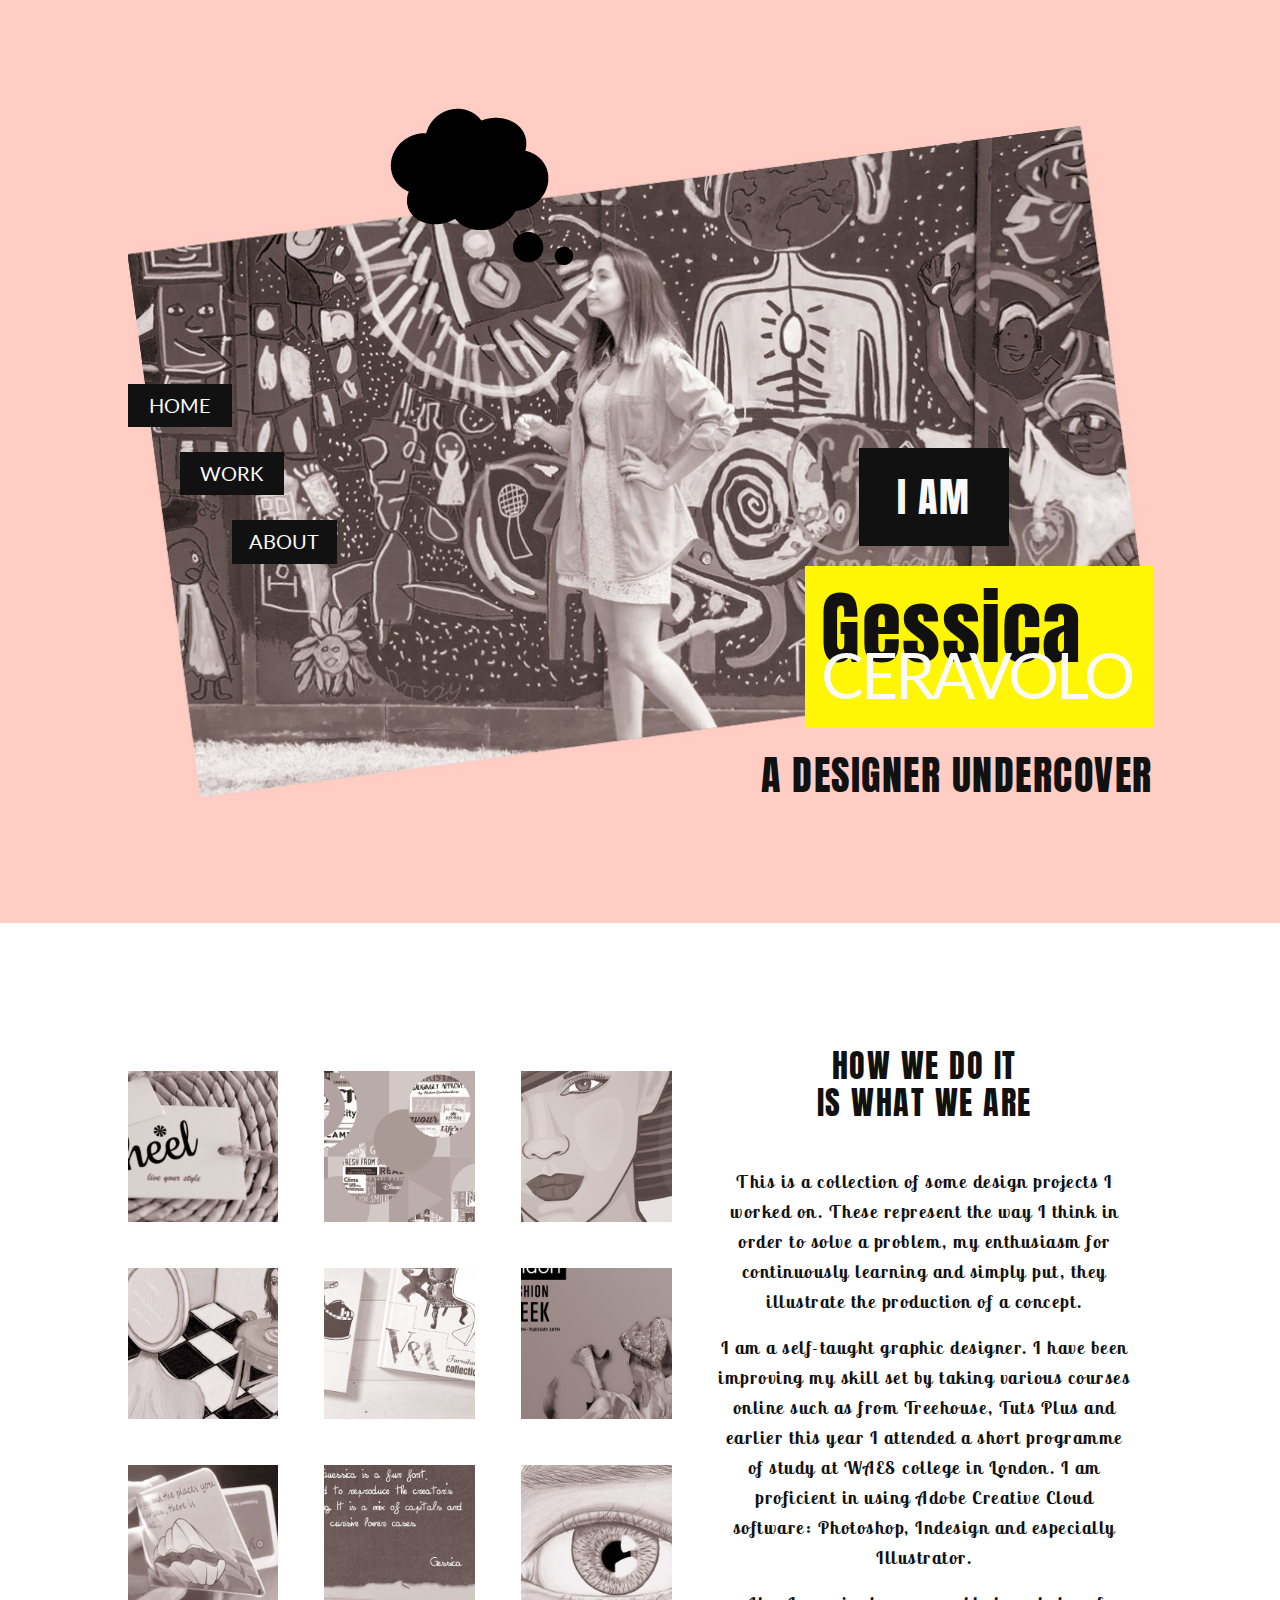
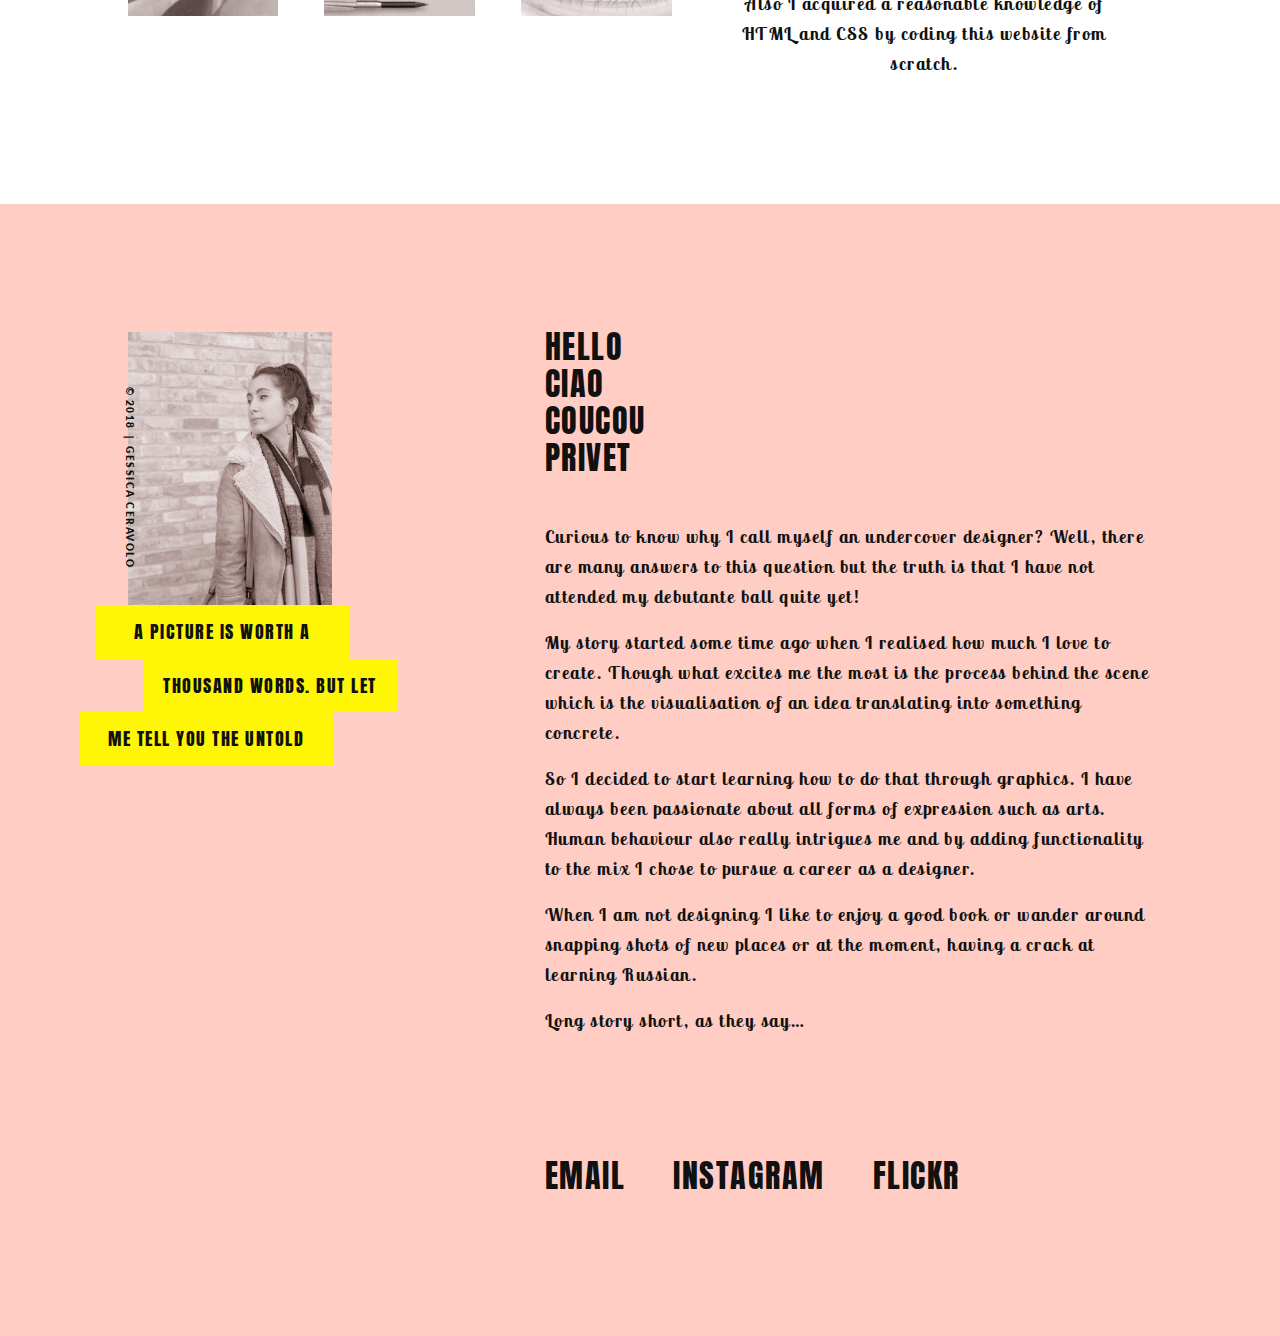
==== index.html @ 971c79a6 "Updates" ====
<!DOCTYPE html><html><head><meta charset="utf-8"><meta http-equiv="x-ua-compatible" content="ie=edge"><meta name="description" content=""><meta name="viewport" content="width=device-width,initial-scale=1,shrink-to-fit=no"><title>Gessica Ceravolo &#9787 graphic designer</title><link rel="stylesheet" href="/stylesheets/app-de03b170a0.css"><link href="https://fonts.googleapis.com/css?family=Anton|Lato|Lobster+Two" rel="stylesheet"><link rel="apple-touch-icon-precomposed" sizes="57x57" href="/apple-touch-icon-57x57.png"><link rel="apple-touch-icon-precomposed" sizes="114x114" href="/apple-touch-icon-114x114.png"><link rel="apple-touch-icon-precomposed" sizes="72x72" href="/apple-touch-icon-72x72.png"><link rel="apple-touch-icon-precomposed" sizes="144x144" href="/apple-touch-icon-144x144.png"><link rel="apple-touch-icon-precomposed" sizes="60x60" href="apple-touch-icon-60x60.png"><link rel="apple-touch-icon-precomposed" sizes="120x120" href="/apple-touch-icon-120x120.png"><link rel="apple-touch-icon-precomposed" sizes="76x76" href="/apple-touch-icon-76x76.png"><link rel="apple-touch-icon-precomposed" sizes="152x152" href="/apple-touch-icon-152x152.png"><link rel="icon" type="image/png" href="/favicon-196x196.png" sizes="196x196"><link rel="icon" type="image/png" href="/favicon-96x96.png" sizes="96x96"><link rel="icon" type="image/png" href="/favicon-32x32.png" sizes="32x32"><link rel="icon" type="image/png" href="/favicon-16x16.png" sizes="16x16"><link rel="icon" type="image/png" href="/favicon-128.png" sizes="128x128"><meta name="application-name" content="&nbsp;"><meta name="msapplication-TileColor" content="#FFFFFF"><meta name="msapplication-TileImage" content="/mstile-144x144.png"><meta name="msapplication-square70x70logo" content="/mstile-70x70.png"><meta name="msapplication-square150x150logo" content="/mstile-150x150.png"><meta name="msapplication-wide310x150logo" content="/mstile-310x150.png"><meta name="msapplication-square310x310logo" content="/mstile-310x310.png"><!-- Generate using http://realfavicongenerator.net/ --></head><body class="main"><section class="home" id="home"><!-- id home set for linking purposes --><div id="home-wrapper" class="clearfix"><div id="slideshow"><div id="question" class="mySlides"><img class="desktop" src="/images/home/web-question-bg-22d805c8a4.jpg" alt=""> <img class="mobile" src="/images/home/mobile-question-bg-b9d911a341.jpg" alt=""> <img src="/images/home/question-mark-6af766c038.png" alt="three question marks"></div><div id="thinking" class="mySlides"><img class="desktop" src="/images/home/web-thinking-bg-d81cbacc9e.jpg" alt=""> <img class="mobile" src="/images/home/mobile-thinking-bg-6ec736a48c.jpg" alt=""> <img src="/images/home/thinking-cloud-592a1dd858.png" alt="thinking cloud"></div><div id="idea" class="mySlides"><img class="desktop" src="/images/home/web-idea-bg-09d244ded6.jpg" alt=""> <img class="mobile" src="/images/home/mobile-idea-bg-1205fb4cb8.jpg" alt=""> <img src="/images/home/light-bulb-71dfa849fd.png" alt="light bulb indicating a new idea"></div></div><div class="menu"><div class="menu-trigger"><div></div><div></div><div></div></div><nav class="navigation"><a href="/">home</a> <a href="/#work">work</a> <a href="/#about">about</a></nav></div><nav class="main-nav"><div id="top"><a href="/">home</a></div><div id="middle"><a href="/#work">work</a></div><div id="bottom"><a href="/#about">about</a></div></nav><section class="intro"><div><h2>i am</h2></div><section class="cap"><h1>gessica</h1><h1>ceravolo</h1></section><h3>a designer undercover</h3></section></div></section><section class="work" id="work"><!-- id work set for linking purposes --><div id="work-wrapper" class="clearfix"><ul class="portfolio clearfix"><li><img src="/images/portfolio/logo-design-70c0a89c13.jpg" alt=""> <a href="/logo-design"><span class="bottom-left"><h3>logo design</h3><h5>- logo design -</h5></span></a></li><li><img src="/images/portfolio/playing-with-fonts-e28d16754d.jpg" alt=""> <a href="/poster-design#playing-with-fonts"><span class="top-left"><h3>playing with fonts</h3><h5>- poster design -</h5></span></a></li><li><img src="/images/portfolio/vector-portraits-8c80a38ed6.jpg" alt=""> <a href="/product-design#vector-portraits"><span class="bottom-left"><h3>vector portraits</h3><h5>- product design -</h5></span></a></li><li><img src="/images/portfolio/on-the-mirror-ba95bd774f.jpg" alt=""> <a href="/digital-painting"><span class="bottom-right"><h3>digital painting</h3><h5>- digital painting -</h5></span></a></li><li><img src="/images/portfolio/book-cover-designs-5b7d5da654.jpg" alt=""> <a href="/product-design#book-cover-designs"><span class="top-right"><h3>book cover designs</h3><h5>- product design -</h5></span></a></li><li><img src="/images/portfolio/london-fashion-week-44095df25d.jpg" alt=""> <a href="/poster-design#london-fashion-week"><span class="bottom-right"><h3>london fashion week</h3><h5>- poster design -</h5></span></a></li><li><img src="/images/portfolio/oyster-card-wallet-ba4801d3fd.jpg" alt=""> <a href="/product-design#oyster-card-wallet"><span class="bottom-left"><h3>oyster card wallet</h3><h5>- product design -</h5></span></a></li><li><img src="/images/portfolio/guessica-f0b172ad95.jpg" alt=""> <a href="/font-design"><span class="top-left"><h3>guessica</h3><h5>- font design -</h5></span></a></li><li><img src="/images/portfolio/a-bunch-of-eyes-7e8fb7d162.jpg" alt=""> <a href="/digital-drawing"><span class="bottom-left"><h3>a bunch of eyes</h3><h5>- digital drawing -</h5></span></a></li></ul><section><h1>how we do it<br>is what we are</h1><p>This is a collection of some design projects I worked on. These represent the way I think in order to solve a problem, my enthusiasm for continuously learning and simply put, they illustrate the production of a concept.</p><p>I am a self-taught graphic designer. I have been improving my skill set by taking various courses online such as from Treehouse, Tuts Plus and earlier this year I attended a short programme of study at WAES college in London. I am proficient in using Adobe Creative Cloud software: Photoshop, Indesign and especially Illustrator.</p><p>Also I acquired a reasonable knowledge of HTML and CSS by coding this website from scratch.</p></section></div></section><section class="about" id="about"><!-- id about set for linking purposes --><div id="about-wrapper" class="clearfix"><section class="about-photo"><div class="copyright"><p>&copy; 2018 &#10072 Gessica Ceravolo</p></div><img src="/images/about/web-away-green-d6fcdbb979.jpg" alt=""><div class="top caption"><h3>a picture is worth a</h3></div><div class="middle caption"><h3>thousand words. But let</h3></div><div class="bottom caption"><h3>me tell you the untold</h3></div></section><section class="about-words"><h1>hello<br>ciao<br>coucou<br>privet</h1><p>Curious to know why I call myself an undercover designer? Well, there are many answers to this question but the truth is that I have not attended my debutante ball quite yet!</p><p>My story started some time ago when I realised how much I love to create. Though what excites me the most is the process behind the scene which is the visualisation of an idea translating into something concrete.</p><p>So I decided to start learning how to do that through graphics. I have always been passionate about all forms of expression such as arts. Human behaviour also really intrigues me and by adding functionality to the mix I chose to pursue a career as a designer.</p><p>When I am not designing I like to enjoy a good book or wander around snapping shots of new places or at the moment, having a crack at learning Russian.</p><p>Long story short, as they say…</p><nav class="social"><!-- <div><a href="#">behance</a></div> --><div><a href="mailto:gscword@gmail.com">email</a></div><div><a href="https://www.instagram.com/gscword/?hl=en">instagram</a></div><div><a href="https://www.flickr.com/photos/124694422@N07">flickr</a></div></nav></section></div></section><script src="/javascripts/app-6fdd6cdd7a863980185c.js"></script></body></html>
---- stylesheets/app-de03b170a0.css ----
/*! normalize.css v8.0.0 | MIT License | github.com/necolas/normalize.css */html{line-height:1.15;-webkit-text-size-adjust:100%}body{margin:0}h1{font-size:2em;margin:.67em 0}hr{box-sizing:content-box;height:0;overflow:visible}pre{font-family:monospace,monospace;font-size:1em}a{background-color:transparent}abbr[title]{border-bottom:none;text-decoration:underline;text-decoration:underline dotted}b,strong{font-weight:bolder}code,kbd,samp{font-family:monospace,monospace;font-size:1em}small{font-size:80%}sub,sup{font-size:75%;line-height:0;position:relative;vertical-align:baseline}sub{bottom:-.25em}sup{top:-.5em}img{border-style:none}button,input,optgroup,select,textarea{font-family:inherit;font-size:100%;line-height:1.15;margin:0}button,input{overflow:visible}button,select{text-transform:none}[type=button],[type=reset],[type=submit],button{-webkit-appearance:button}[type=button]::-moz-focus-inner,[type=reset]::-moz-focus-inner,[type=submit]::-moz-focus-inner,button::-moz-focus-inner{border-style:none;padding:0}[type=button]:-moz-focusring,[type=reset]:-moz-focusring,[type=submit]:-moz-focusring,button:-moz-focusring{outline:1px dotted ButtonText}fieldset{padding:.35em .75em .625em}legend{box-sizing:border-box;color:inherit;display:table;max-width:100%;padding:0;white-space:normal}progress{vertical-align:baseline}textarea{overflow:auto}[type=checkbox],[type=radio]{box-sizing:border-box;padding:0}[type=number]::-webkit-inner-spin-button,[type=number]::-webkit-outer-spin-button{height:auto}[type=search]{-webkit-appearance:textfield;outline-offset:-2px}[type=search]::-webkit-search-decoration{-webkit-appearance:none}::-webkit-file-upload-button{-webkit-appearance:button;font:inherit}details{display:block}summary{display:list-item}[hidden],template{display:none}.swiper-container{margin:0 auto;position:relative;overflow:hidden;list-style:none;padding:0;z-index:1}.swiper-container-no-flexbox .swiper-slide{float:left}.swiper-container-vertical>.swiper-wrapper{-ms-flex-direction:column;flex-direction:column}.swiper-wrapper{position:relative;width:100%;height:100%;z-index:1;display:-ms-flexbox;display:flex;transition-property:transform;box-sizing:content-box}.swiper-container-android .swiper-slide,.swiper-wrapper{transform:translateZ(0)}.swiper-container-multirow>.swiper-wrapper{-ms-flex-wrap:wrap;flex-wrap:wrap}.swiper-container-free-mode>.swiper-wrapper{transition-timing-function:ease-out;margin:0 auto}.swiper-slide{-ms-flex-negative:0;flex-shrink:0;width:100%;height:100%;position:relative;transition-property:transform}.swiper-slide-invisible-blank{visibility:hidden}.swiper-container-autoheight,.swiper-container-autoheight .swiper-slide{height:auto}.swiper-container-autoheight .swiper-wrapper{-ms-flex-align:start;align-items:flex-start;transition-property:transform,height}.swiper-container-3d{perspective:1200px}.swiper-container-3d .swiper-cube-shadow,.swiper-container-3d .swiper-slide,.swiper-container-3d .swiper-slide-shadow-bottom,.swiper-container-3d .swiper-slide-shadow-left,.swiper-container-3d .swiper-slide-shadow-right,.swiper-container-3d .swiper-slide-shadow-top,.swiper-container-3d .swiper-wrapper{transform-style:preserve-3d}.swiper-container-3d .swiper-slide-shadow-bottom,.swiper-container-3d .swiper-slide-shadow-left,.swiper-container-3d .swiper-slide-shadow-right,.swiper-container-3d .swiper-slide-shadow-top{position:absolute;left:0;top:0;width:100%;height:100%;pointer-events:none;z-index:10}.swiper-container-3d .swiper-slide-shadow-left{background-image:linear-gradient(270deg,rgba(0,0,0,.5),transparent)}.swiper-container-3d .swiper-slide-shadow-right{background-image:linear-gradient(90deg,rgba(0,0,0,.5),transparent)}.swiper-container-3d .swiper-slide-shadow-top{background-image:linear-gradient(0deg,rgba(0,0,0,.5),transparent)}.swiper-container-3d .swiper-slide-shadow-bottom{background-image:linear-gradient(180deg,rgba(0,0,0,.5),transparent)}.swiper-container-wp8-horizontal,.swiper-container-wp8-horizontal>.swiper-wrapper{-ms-touch-action:pan-y;touch-action:pan-y}.swiper-container-wp8-vertical,.swiper-container-wp8-vertical>.swiper-wrapper{-ms-touch-action:pan-x;touch-action:pan-x}.swiper-button-next,.swiper-button-prev{position:absolute;top:50%;width:27px;height:44px;margin-top:-22px;z-index:10;cursor:pointer;background-size:27px 44px;background-position:50%;background-repeat:no-repeat}.swiper-button-next.swiper-button-disabled,.swiper-button-prev.swiper-button-disabled{opacity:.35;cursor:auto;pointer-events:none}.swiper-button-prev,.swiper-container-rtl .swiper-button-next{background-image:url("data:image/svg+xml;charset=utf-8,%3Csvg xmlns='http://www.w3.org/2000/svg' viewBox='0 0 27 44'%3E%3Cpath d='M0 22L22 0l2.1 2.1L4.2 22l19.9 19.9L22 44 0 22z' fill='%23007aff'/%3E%3C/svg%3E");left:10px;right:auto}.swiper-button-next,.swiper-container-rtl .swiper-button-prev{background-image:url("data:image/svg+xml;charset=utf-8,%3Csvg xmlns='http://www.w3.org/2000/svg' viewBox='0 0 27 44'%3E%3Cpath d='M27 22L5 44l-2.1-2.1L22.8 22 2.9 2.1 5 0l22 22z' fill='%23007aff'/%3E%3C/svg%3E");right:10px;left:auto}.swiper-button-prev.swiper-button-white,.swiper-container-rtl .swiper-button-next.swiper-button-white{background-image:url("data:image/svg+xml;charset=utf-8,%3Csvg xmlns='http://www.w3.org/2000/svg' viewBox='0 0 27 44'%3E%3Cpath d='M0 22L22 0l2.1 2.1L4.2 22l19.9 19.9L22 44 0 22z' fill='%23fff'/%3E%3C/svg%3E")}.swiper-button-next.swiper-button-white,.swiper-container-rtl .swiper-button-prev.swiper-button-white{background-image:url("data:image/svg+xml;charset=utf-8,%3Csvg xmlns='http://www.w3.org/2000/svg' viewBox='0 0 27 44'%3E%3Cpath d='M27 22L5 44l-2.1-2.1L22.8 22 2.9 2.1 5 0l22 22z' fill='%23fff'/%3E%3C/svg%3E")}.swiper-button-prev.swiper-button-black,.swiper-container-rtl .swiper-button-next.swiper-button-black{background-image:url("data:image/svg+xml;charset=utf-8,%3Csvg xmlns='http://www.w3.org/2000/svg' viewBox='0 0 27 44'%3E%3Cpath d='M0 22L22 0l2.1 2.1L4.2 22l19.9 19.9L22 44 0 22z'/%3E%3C/svg%3E")}.swiper-button-next.swiper-button-black,.swiper-container-rtl .swiper-button-prev.swiper-button-black{background-image:url("data:image/svg+xml;charset=utf-8,%3Csvg xmlns='http://www.w3.org/2000/svg' viewBox='0 0 27 44'%3E%3Cpath d='M27 22L5 44l-2.1-2.1L22.8 22 2.9 2.1 5 0l22 22z'/%3E%3C/svg%3E")}.swiper-button-lock{display:none}.swiper-pagination{position:absolute;text-align:center;transition:opacity .3s;transform:translateZ(0);z-index:10}.swiper-pagination.swiper-pagination-hidden{opacity:0}.swiper-container-horizontal>.swiper-pagination-bullets,.swiper-pagination-custom,.swiper-pagination-fraction{bottom:10px;left:0;width:100%}.swiper-pagination-bullets-dynamic{overflow:hidden;font-size:0}.swiper-pagination-bullets-dynamic .swiper-pagination-bullet{transform:scale(.33);position:relative}.swiper-pagination-bullets-dynamic .swiper-pagination-bullet-active,.swiper-pagination-bullets-dynamic .swiper-pagination-bullet-active-main{transform:scale(1)}.swiper-pagination-bullets-dynamic .swiper-pagination-bullet-active-prev{transform:scale(.66)}.swiper-pagination-bullets-dynamic .swiper-pagination-bullet-active-prev-prev{transform:scale(.33)}.swiper-pagination-bullets-dynamic .swiper-pagination-bullet-active-next{transform:scale(.66)}.swiper-pagination-bullets-dynamic .swiper-pagination-bullet-active-next-next{transform:scale(.33)}.swiper-pagination-bullet{width:8px;height:8px;display:inline-block;border-radius:100%;background:#000;opacity:.2}button.swiper-pagination-bullet{border:none;margin:0;padding:0;box-shadow:none;-webkit-appearance:none;-moz-appearance:none;appearance:none}.swiper-pagination-clickable .swiper-pagination-bullet{cursor:pointer}.swiper-pagination-bullet-active{opacity:1;background:#007aff}.swiper-container-vertical>.swiper-pagination-bullets{right:10px;top:50%;transform:translate3d(0,-50%,0)}.swiper-container-vertical>.swiper-pagination-bullets .swiper-pagination-bullet{margin:6px 0;display:block}.swiper-container-vertical>.swiper-pagination-bullets.swiper-pagination-bullets-dynamic{top:50%;transform:translateY(-50%);width:8px}.swiper-container-vertical>.swiper-pagination-bullets.swiper-pagination-bullets-dynamic .swiper-pagination-bullet{display:inline-block;transition:transform .2s,top .2s}.swiper-container-horizontal>.swiper-pagination-bullets .swiper-pagination-bullet{margin:0 4px}.swiper-container-horizontal>.swiper-pagination-bullets.swiper-pagination-bullets-dynamic{left:50%;transform:translateX(-50%);white-space:nowrap}.swiper-container-horizontal>.swiper-pagination-bullets.swiper-pagination-bullets-dynamic .swiper-pagination-bullet{transition:transform .2s,left .2s}.swiper-container-horizontal.swiper-container-rtl>.swiper-pagination-bullets-dynamic .swiper-pagination-bullet{transition:transform .2s,right .2s}.swiper-pagination-progressbar{background:rgba(0,0,0,.25);position:absolute}.swiper-pagination-progressbar .swiper-pagination-progressbar-fill{background:#007aff;position:absolute;left:0;top:0;width:100%;height:100%;transform:scale(0);transform-origin:left top}.swiper-container-rtl .swiper-pagination-progressbar .swiper-pagination-progressbar-fill{transform-origin:right top}.swiper-container-horizontal>.swiper-pagination-progressbar,.swiper-container-vertical>.swiper-pagination-progressbar.swiper-pagination-progressbar-opposite{width:100%;height:4px;left:0;top:0}.swiper-container-horizontal>.swiper-pagination-progressbar.swiper-pagination-progressbar-opposite,.swiper-container-vertical>.swiper-pagination-progressbar{width:4px;height:100%;left:0;top:0}.swiper-pagination-white .swiper-pagination-bullet-active{background:#fff}.swiper-pagination-progressbar.swiper-pagination-white{background:hsla(0,0%,100%,.25)}.swiper-pagination-progressbar.swiper-pagination-white .swiper-pagination-progressbar-fill{background:#fff}.swiper-pagination-black .swiper-pagination-bullet-active{background:#000}.swiper-pagination-progressbar.swiper-pagination-black{background:rgba(0,0,0,.25)}.swiper-pagination-progressbar.swiper-pagination-black .swiper-pagination-progressbar-fill{background:#000}.swiper-pagination-lock{display:none}.swiper-scrollbar{border-radius:10px;position:relative;-ms-touch-action:none;background:rgba(0,0,0,.1)}.swiper-container-horizontal>.swiper-scrollbar{position:absolute;left:1%;bottom:3px;z-index:50;height:5px;width:98%}.swiper-container-vertical>.swiper-scrollbar{position:absolute;right:3px;top:1%;z-index:50;width:5px;height:98%}.swiper-scrollbar-drag{height:100%;width:100%;position:relative;background:rgba(0,0,0,.5);border-radius:10px;left:0;top:0}.swiper-scrollbar-cursor-drag{cursor:move}.swiper-scrollbar-lock{display:none}.swiper-zoom-container{width:100%;height:100%;display:-ms-flexbox;display:flex;-ms-flex-pack:center;justify-content:center;-ms-flex-align:center;align-items:center;text-align:center}.swiper-zoom-container>canvas,.swiper-zoom-container>img,.swiper-zoom-container>svg{max-width:100%;max-height:100%;-o-object-fit:contain;object-fit:contain}.swiper-slide-zoomed{cursor:move}.swiper-lazy-preloader{width:42px;height:42px;position:absolute;left:50%;top:50%;margin-left:-21px;margin-top:-21px;z-index:10;transform-origin:50%;animation:a 1s steps(12) infinite}.swiper-lazy-preloader:after{display:block;content:"";width:100%;height:100%;background-image:url("data:image/svg+xml;charset=utf-8,%3Csvg viewBox='0 0 120 120' xmlns='http://www.w3.org/2000/svg' xmlns:xlink='http://www.w3.org/1999/xlink'%3E%3Cdefs%3E%3Cpath id='a' stroke='%236c6c6c' stroke-width='11' stroke-linecap='round' d='M60 7v20'/%3E%3C/defs%3E%3Cuse xlink:href='%23a' opacity='.27'/%3E%3Cuse xlink:href='%23a' opacity='.27' transform='rotate(30 60 60)'/%3E%3Cuse xlink:href='%23a' opacity='.27' transform='rotate(60 60 60)'/%3E%3Cuse xlink:href='%23a' opacity='.27' transform='rotate(90 60 60)'/%3E%3Cuse xlink:href='%23a' opacity='.27' transform='rotate(120 60 60)'/%3E%3Cuse xlink:href='%23a' opacity='.27' transform='rotate(150 60 60)'/%3E%3Cuse xlink:href='%23a' opacity='.37' transform='rotate(180 60 60)'/%3E%3Cuse xlink:href='%23a' opacity='.46' transform='rotate(210 60 60)'/%3E%3Cuse xlink:href='%23a' opacity='.56' transform='rotate(240 60 60)'/%3E%3Cuse xlink:href='%23a' opacity='.66' transform='rotate(270 60 60)'/%3E%3Cuse xlink:href='%23a' opacity='.75' transform='rotate(300 60 60)'/%3E%3Cuse xlink:href='%23a' opacity='.85' transform='rotate(330 60 60)'/%3E%3C/svg%3E");background-position:50%;background-size:100%;background-repeat:no-repeat}.swiper-lazy-preloader-white:after{background-image:url("data:image/svg+xml;charset=utf-8,%3Csvg viewBox='0 0 120 120' xmlns='http://www.w3.org/2000/svg' xmlns:xlink='http://www.w3.org/1999/xlink'%3E%3Cdefs%3E%3Cpath id='a' stroke='%23fff' stroke-width='11' stroke-linecap='round' d='M60 7v20'/%3E%3C/defs%3E%3Cuse xlink:href='%23a' opacity='.27'/%3E%3Cuse xlink:href='%23a' opacity='.27' transform='rotate(30 60 60)'/%3E%3Cuse xlink:href='%23a' opacity='.27' transform='rotate(60 60 60)'/%3E%3Cuse xlink:href='%23a' opacity='.27' transform='rotate(90 60 60)'/%3E%3Cuse xlink:href='%23a' opacity='.27' transform='rotate(120 60 60)'/%3E%3Cuse xlink:href='%23a' opacity='.27' transform='rotate(150 60 60)'/%3E%3Cuse xlink:href='%23a' opacity='.37' transform='rotate(180 60 60)'/%3E%3Cuse xlink:href='%23a' opacity='.46' transform='rotate(210 60 60)'/%3E%3Cuse xlink:href='%23a' opacity='.56' transform='rotate(240 60 60)'/%3E%3Cuse xlink:href='%23a' opacity='.66' transform='rotate(270 60 60)'/%3E%3Cuse xlink:href='%23a' opacity='.75' transform='rotate(300 60 60)'/%3E%3Cuse xlink:href='%23a' opacity='.85' transform='rotate(330 60 60)'/%3E%3C/svg%3E")}@keyframes a{to{transform:rotate(1turn)}}.swiper-container .swiper-notification{position:absolute;left:0;top:0;pointer-events:none;opacity:0;z-index:-1000}.swiper-container-fade.swiper-container-free-mode .swiper-slide{transition-timing-function:ease-out}.swiper-container-fade .swiper-slide{pointer-events:none;transition-property:opacity}.swiper-container-fade .swiper-slide .swiper-slide{pointer-events:none}.swiper-container-fade .swiper-slide-active,.swiper-container-fade .swiper-slide-active .swiper-slide-active{pointer-events:auto}.swiper-container-cube{overflow:visible}.swiper-container-cube .swiper-slide{pointer-events:none;-webkit-backface-visibility:hidden;backface-visibility:hidden;z-index:1;visibility:hidden;transform-origin:0 0;width:100%;height:100%}.swiper-container-cube .swiper-slide .swiper-slide{pointer-events:none}.swiper-container-cube.swiper-container-rtl .swiper-slide{transform-origin:100% 0}.swiper-container-cube .swiper-slide-active,.swiper-container-cube .swiper-slide-active .swiper-slide-active{pointer-events:auto}.swiper-container-cube .swiper-slide-active,.swiper-container-cube .swiper-slide-next,.swiper-container-cube .swiper-slide-next+.swiper-slide,.swiper-container-cube .swiper-slide-prev{pointer-events:auto;visibility:visible}.swiper-container-cube .swiper-slide-shadow-bottom,.swiper-container-cube .swiper-slide-shadow-left,.swiper-container-cube .swiper-slide-shadow-right,.swiper-container-cube .swiper-slide-shadow-top{z-index:0;-webkit-backface-visibility:hidden;backface-visibility:hidden}.swiper-container-cube .swiper-cube-shadow{position:absolute;left:0;bottom:0;width:100%;height:100%;background:#000;opacity:.6;filter:blur(50px);z-index:0}.swiper-container-flip{overflow:visible}.swiper-container-flip .swiper-slide{pointer-events:none;-webkit-backface-visibility:hidden;backface-visibility:hidden;z-index:1}.swiper-container-flip .swiper-slide .swiper-slide{pointer-events:none}.swiper-container-flip .swiper-slide-active,.swiper-container-flip .swiper-slide-active .swiper-slide-active{pointer-events:auto}.swiper-container-flip .swiper-slide-shadow-bottom,.swiper-container-flip .swiper-slide-shadow-left,.swiper-container-flip .swiper-slide-shadow-right,.swiper-container-flip .swiper-slide-shadow-top{z-index:0;-webkit-backface-visibility:hidden;backface-visibility:hidden}.swiper-container-coverflow .swiper-wrapper{-ms-perspective:1200px}.main-nav a{font-size:1.25rem}.main-nav a,.navigation a{font-family:Lato,sans-serif;font-weight:400;color:#fafafa;text-transform:uppercase;text-decoration:none}.navigation a{font-size:4.5em}.home h2{color:#111;color:#fafafa;font-size:2.5rem}.home h1:first-child,.home h2{font-family:Anton,sans-serif;font-weight:400;text-transform:uppercase;letter-spacing:.09375rem}.home h1:first-child{color:#111;text-transform:capitalize;font-size:5rem}.home h1:last-child{font-family:Lato,sans-serif;font-weight:400;color:#fafafa;text-transform:uppercase;font-size:4rem;letter-spacing:-.1875rem}.home h3{font-size:2.5rem}.about h1,.home h3,.work h1{font-family:Anton,sans-serif;font-weight:400;color:#111;text-transform:uppercase;letter-spacing:.09375rem}.about h1,.work h1{font-size:2rem}.about p,.work p{font-family:Lobster Two,cursive;font-weight:800;color:#111;letter-spacing:.09375rem;line-height:1.875rem;font-size:1.15rem}.portfolio h3,.portfolio h5{font-family:Anton,sans-serif;font-weight:400;color:#111;text-transform:uppercase;letter-spacing:.09375rem}.portfolio h5{font-size:.875}.about .social a{font-size:2rem;text-decoration:none}.about-photo h3,.about .social a{font-family:Anton,sans-serif;font-weight:400;color:#111;text-transform:uppercase;letter-spacing:.09375rem}.about-photo h3{font-size:1.15rem}.home{background-color:#ffcdc4}#home-wrapper{position:relative}.main-nav{width:21.568627450980394%;display:inline-block;position:absolute;bottom:14.625rem}.main-nav div{background-color:#111;width:47.27272727272727%;padding-top:.625rem;padding-bottom:.625rem}.main-nav #bottom{margin-left:6.53125rem;margin-top:1.5625rem}.main-nav #middle{margin-left:3.25rem;margin-top:1.5625rem}.main-nav #bottom:hover,.main-nav #top:hover{transform:translate(15px);transition:all .4s ease-in-out}.main-nav #middle:hover{transform:translate(-15px);transition:all .4s ease-in-out}.menu{display:none;position:fixed;top:0;left:0;z-index:2}.menu .menu-trigger{height:4em;width:4em;position:absolute;top:2em;left:2em;cursor:pointer;z-index:2;-webkit-tap-highlight-color:transparent}.menu .menu-trigger>div{width:100%;height:10px;background-color:#111;margin-bottom:.725em}.menu .menu-trigger div:nth-of-type(2){width:75%}.menu .navigation{display:none;padding:0;margin:0;position:fixed;top:0;left:0;right:0;bottom:0;background-color:rgba(1,1,1,.9);z-index:1;-ms-flex-direction:column;flex-direction:column}.menu .navigation,.menu .navigation a{-ms-flex-pack:center;justify-content:center;-ms-flex-align:center;align-items:center}.menu .navigation a{height:33.33333%;width:100%;display:-ms-flexbox;display:flex;text-align:center}.menu .navigation a:hover{background-color:#fff606;color:#111}.menu.is-shown{display:block}.menu.is-open .navigation{display:-ms-flexbox;display:flex}.menu.is-open .menu-trigger>div:nth-child(2){display:none}.menu.is-open .menu-trigger>div:first-child,.menu.is-open .menu-trigger>div:last-child{position:absolute;top:50%;margin-top:-5px}.menu.is-open .menu-trigger>div:first-child{transform:rotate(-45deg);background-color:#fafafa}.menu.is-open .menu-trigger>div:last-child{transform:rotate(45deg);background-color:#fafafa}body.projects .menu{display:inline-block}#slideshow{position:relative}#slideshow .mobile{display:none}#slideshow #question{position:relative}#slideshow #question img:first-child{width:100%}#slideshow #question img:last-child{position:absolute;right:35%;top:-1.5%}#slideshow #thinking{position:relative}#slideshow #thinking img:first-child{width:100%}#slideshow #thinking img:last-child{position:absolute;right:56.5%;top:-2.5%}#slideshow #idea{position:relative}#slideshow #idea img:first-child{width:100%}#slideshow #idea img:last-child{position:absolute;right:43.5%;top:-5.5%}.intro{position:absolute;right:0;bottom:0}.intro div{width:28.13852813852814%;background-color:#111;margin:0 0 0 3.375rem;padding:1.625rem}.intro .cap{width:100%;background-color:#fff606;box-sizing:border-box;margin-top:1.25rem;margin-bottom:1.5rem;padding:1rem}.intro h3{margin-left:-2.75rem}.cap h1:first-child{margin-bottom:-2.25rem}#work-wrapper{display:-ms-flexbox;display:flex}#work-wrapper .about,#work-wrapper .work{background-color:#fafafa}#work-wrapper section{width:40.19607843137255%;display:-ms-flexbox;display:flex;-ms-flex-direction:column;flex-direction:column;-ms-flex-pack:center;justify-content:center}#work-wrapper section h1{padding-bottom:2.875rem}#work-wrapper section p:last-child{padding-bottom:0}#work-wrapper .portfolio{list-style-type:none;width:57.647058823529406%;margin:0;padding:0;position:relative;left:-1.4375rem}#work-wrapper .portfolio li{position:relative;width:33.33333%;float:left;padding:1.4375rem;box-sizing:border-box}.portfolio span{position:absolute;text-align:center;display:-ms-flexbox;display:flex;-ms-flex-align:center;align-items:center;-ms-flex-pack:center;justify-content:center;top:0;left:0;height:100%;width:100%;background-color:rgba(254,247,55,.9);opacity:0;-ms-flex-direction:column;flex-direction:column}.portfolio span a{text-decoration:none}.portfolio span h3{padding-bottom:.5rem}.portfolio span:hover{opacity:1}.portfolio li:first-of-type h5,.portfolio li:nth-of-type(4) h5{display:none}.about-photo{display:inline-block;width:28.431372549019606%}.about-photo img{width:70.34482758620689%}.about-photo .caption{background-color:#fff606;width:75.86206896551724%;padding:1rem;text-align:center}.about-photo .top{margin-left:-2rem}.about-photo .middle{margin-left:1rem}.about-photo .bottom{margin-left:-3rem}.about{background-color:#ffcdc4}.about .about-words{width:59.31372549019608%;float:right}.about .about-words p:last-of-type{padding:0}.about .about-words h1{padding-bottom:2.875rem}.about .about-words .social{margin-left:-1rem;padding-top:6.625rem}.about .about-words .social div{display:inline-block;margin-right:1rem;padding:1rem}.about .about-words .social div:last-child{margin:0}.about .about-words .social div:hover{background-color:#fff606}.copyright{transform:rotate(90deg);transform-origin:left bottom 0;text-align:center}.copyright p{padding:0;font-family:Lato,sans-serif;font-weight:400;color:#fafafa;text-transform:uppercase;color:#111;font-size:.625rem;font-weight:800;line-height:.1875rem}body.projects .about,body.projects .work{padding-top:0}#projects-desc{padding-top:7.8125rem}#projects-desc #number,#projects-desc #title{display:inline-block}#projects-desc #number{padding-right:1.4375rem;vertical-align:top}#projects-desc #number h1{color:#ffcdc4}#projects-desc h3{font-family:Anton,sans-serif;font-weight:400;color:#111;text-transform:uppercase;letter-spacing:.09375rem;padding:.75rem 0 1.4375rem}#projects-desc p{width:33.33333%;padding-bottom:5.75rem}.row{display:-ms-flexbox;display:flex;-ms-flex-direction:row;flex-direction:row;-ms-flex-align:start;align-items:flex-start}.row .asheel-column{width:69.9%}.row .asheel-column-shrink{width:30.1%}.row .crush-column{width:63.4%}.row .crush-column-shrink{width:36.6%}.row .lfw-column,.row .lfw-column-shrink,.row .pwf-column,.row .pwf-column-shrink,.row .vc-column,.row .vc-column-shrink{width:50%}.row .bcd-column{width:52%}.row .aboe-column,.row .aboe-column-shrink,.row .bcd-column-shrink,.row .drinking-perspective-column,.row .drinking-perspective-column-shrink,.row .guessica-column,.row .guessica-column-shrink,.row .ocw-column,.row .ocw-column-shrink,.row .otm-column,.row .otm-column-shrink{width:50%}@media (max-width:991.98px){#about-wrapper,#work-wrapper,body.projects{padding:0 5%}#home-wrapper .main-nav{display:none}#home-wrapper .menu{display:block}#home-wrapper .menu .navigation a:hover{background-color:transparent;color:#fafafa}#home-wrapper .menu .navigation a{-webkit-tap-highlight-color:#fff606}#work-wrapper{-ms-flex-direction:column-reverse;flex-direction:column-reverse}#work-wrapper section{width:100%}#work-wrapper .portfolio{left:0}#work-wrapper .portfolio a{-webkit-tap-highlight-color:transparent;position:absolute;top:0;left:0;right:0;bottom:0}#work-wrapper .portfolio a:active span{width:auto;height:auto}#work-wrapper .portfolio span{opacity:1;width:auto;height:auto;left:1.4375rem;bottom:1.4375rem;top:auto;padding:.875rem}#work-wrapper .portfolio h5{padding-bottom:0}#work-wrapper .portfolio h3{display:none}#work-wrapper .portfolio li:first-of-type h5,#work-wrapper .portfolio li:nth-of-type(4) h5{display:block}#about-wrapper .social a{-webkit-tap-highlight-color:#fff606}#about-wrapper .social div{padding:0}.about h1,.work h1{font-size:1.75rem}.about p,.work p{font-size:1rem}}@media (max-width:767.98px){body,html{overflow-x:hidden}section.home{padding:5.75rem 0 10.6875rem}section.about,section.work{padding:5.75rem 0 4.3125rem}section.about{padding:5.75rem 0}.row{-ms-flex-direction:column;flex-direction:column}.row>*{width:100%!important}.home .menu .menu-trigger,body.projects .menu .menu-trigger{height:2.5em;width:2.5em;top:1em;left:1em}.home .menu .menu-trigger>div,body.projects .menu .menu-trigger>div{height:7.5px;margin-bottom:.425em}body.projects #projects-desc{padding-top:5.75rem}body.projects #projects-desc>p{width:100%;padding-bottom:2.875rem}body.projects .about,body.projects .work{padding-bottom:5.75rem}section.home #home-wrapper #slideshow .desktop{display:none}section.home #home-wrapper #slideshow .mySlides{margin-left:-12%;margin-right:-12%}section.home #home-wrapper #slideshow .mobile{display:block;max-width:none;width:100%}section.home #home-wrapper #slideshow #question{position:relative}section.home #home-wrapper #slideshow #question img:first-child{width:100%}section.home #home-wrapper #slideshow #question img:last-child{width:25.5%;position:absolute;right:25.2%;top:-2.5%}section.home #home-wrapper #slideshow #thinking{position:relative}section.home #home-wrapper #slideshow #thinking img:first-child{width:100%}section.home #home-wrapper #slideshow #thinking img:last-child{width:24.5%;position:absolute;right:55.8%;top:-6.5%}section.home #home-wrapper #slideshow #idea{position:relative}section.home #home-wrapper #slideshow #idea img:first-child{width:100%}section.home #home-wrapper #slideshow #idea img:last-child{width:25.5%;position:absolute;right:36.4%;top:-11.5%}section.home #home-wrapper .intro{max-width:17rem;width:75%;bottom:-20%;right:0;left:auto}section.home #home-wrapper .intro h2{font-size:1.875rem}section.home #home-wrapper .intro div{padding:1.25rem}section.home #home-wrapper .cap h1{font-size:2.625rem}section.home #home-wrapper .cap h1:first-child{margin-bottom:-1.625rem;font-size:3.625rem}section.home #home-wrapper .cap h1:last-child{font-size:3rem}section.home #home-wrapper h3{font-size:1.875rem}#work-wrapper .portfolio{padding-top:1.4375rem;width:100%}#work-wrapper .portfolio h5{font-size:1rem}#work-wrapper .portfolio li{width:100%;float:none}#work-wrapper .portfolio li a:active span{top:1.4375rem!important;right:1.4375rem!important;bottom:1.4375rem!important;left:1.4375rem!important;padding:0!important}#work-wrapper .portfolio li a:active span h5{display:block}#work-wrapper .portfolio li span{padding:1rem}#work-wrapper .portfolio li:nth-child(2n) span{left:auto;right:1.4375rem}#about-wrapper .about-photo,#about-wrapper .about-photo img{width:100%}#about-wrapper .about-photo .caption{display:none}#about-wrapper .about-photo .copyright p{font-size:.5625rem}#about-wrapper .about-words{width:100%}#about-wrapper .about-words h1{padding-top:2.875rem}#about-wrapper .social{margin:0;padding:4.3125rem 0 0}#about-wrapper .social a{display:block;padding:1.4375rem 0;font-size:1.75rem}#about-wrapper .social div{text-align:center;display:block;margin:0}}@media (min-width:768px) and (max-width:991.98px){body.projects #projects-desc>p{width:50%}.home h2{color:#fafafa;font-size:2rem}.home h1:first-child{font-size:4.5rem}.home h1:last-child{font-size:3.5rem;letter-spacing:-.1875rem}.home h3{font-size:2rem}.home #home-wrapper{padding:0 5%;position:relative}.home #slideshow #question{position:relative}.home #slideshow #question img:first-child{width:100%}.home #slideshow #question img:last-child{width:17.5%;position:absolute;right:36%;top:1%}.home #slideshow #thinking{position:relative}.home #slideshow #thinking img:first-child{width:100%}.home #slideshow #thinking img:last-child{width:17.5%;position:absolute;right:56%;top:-4.5%}.home #slideshow #idea{position:relative}.home #slideshow #idea img:first-child{width:100%}.home #slideshow #idea img:last-child{width:17.5%;position:absolute;right:42.8%;top:-6.2%}.home .intro{position:absolute;float:right;bottom:0;right:0}.home .intro div{padding:1.375rem}.home .intro .cap{display:inline-block}.home .intro .cap h1:first-child{margin-bottom:-1.875rem}#work-wrapper .portfolio{padding-top:2.875rem;margin-right:-1.4375rem;width:auto}#work-wrapper .portfolio .bottom-right{right:1.4375rem}#work-wrapper .portfolio .top-right{right:1.4375rem;top:0;bottom:auto}#work-wrapper .portfolio .top-left{left:0;top:0;bottom:auto}#work-wrapper .portfolio .bottom-left{left:0}#work-wrapper .portfolio li{padding:0 1.4375rem 1.4375rem 0}#work-wrapper .portfolio li a:active span{top:0!important;right:1.4375rem!important;bottom:1.4375rem!important;left:0!important;padding:0!important}#work-wrapper .portfolio li a:active span h5{display:block}#about-wrapper .about-photo div{padding:.875rem}#about-wrapper .about-photo div h3{font-size:.83rem}#about-wrapper .about-photo .copyright{padding:0}#about-wrapper .about-photo .copyright p{font-size:.375rem}#about-wrapper .about-photo .top{margin-left:-1rem}#about-wrapper .about-photo .middle{margin-left:.5rem}#about-wrapper .about-photo .bottom{margin-left:-1.5rem}#about-wrapper .social a{font-size:1.2rem}#about-wrapper .social div{margin-right:.275rem;padding:.875rem}#about-wrapper .social div:last-of-type{margin-right:0}}body{font-family:sans-serif;font-size:16px}p{-webkit-margin-before:0;margin-block-start:0;-webkit-margin-after:0;margin-block-end:0;-webkit-margin-start:0;margin-inline-start:0;-webkit-margin-end:0;margin-inline-end:0;padding-bottom:1rem}.clearfix:after{content:"";clear:both;display:table}img{max-width:100%;vertical-align:middle}#about-wrapper,#home-wrapper,#work-wrapper,body.projects #projects-wrapper{max-width:1025px;margin:0 auto}h1,h2,h3,h4,h5,h6{margin:0}#work-wrapper h1,#work-wrapper p,.intro div,.main-nav div,h4{text-align:center}.about,.home,.work{padding:7.8125rem 0}mark{background-color:transparent;border-bottom:3px solid;padding-bottom:.125rem}
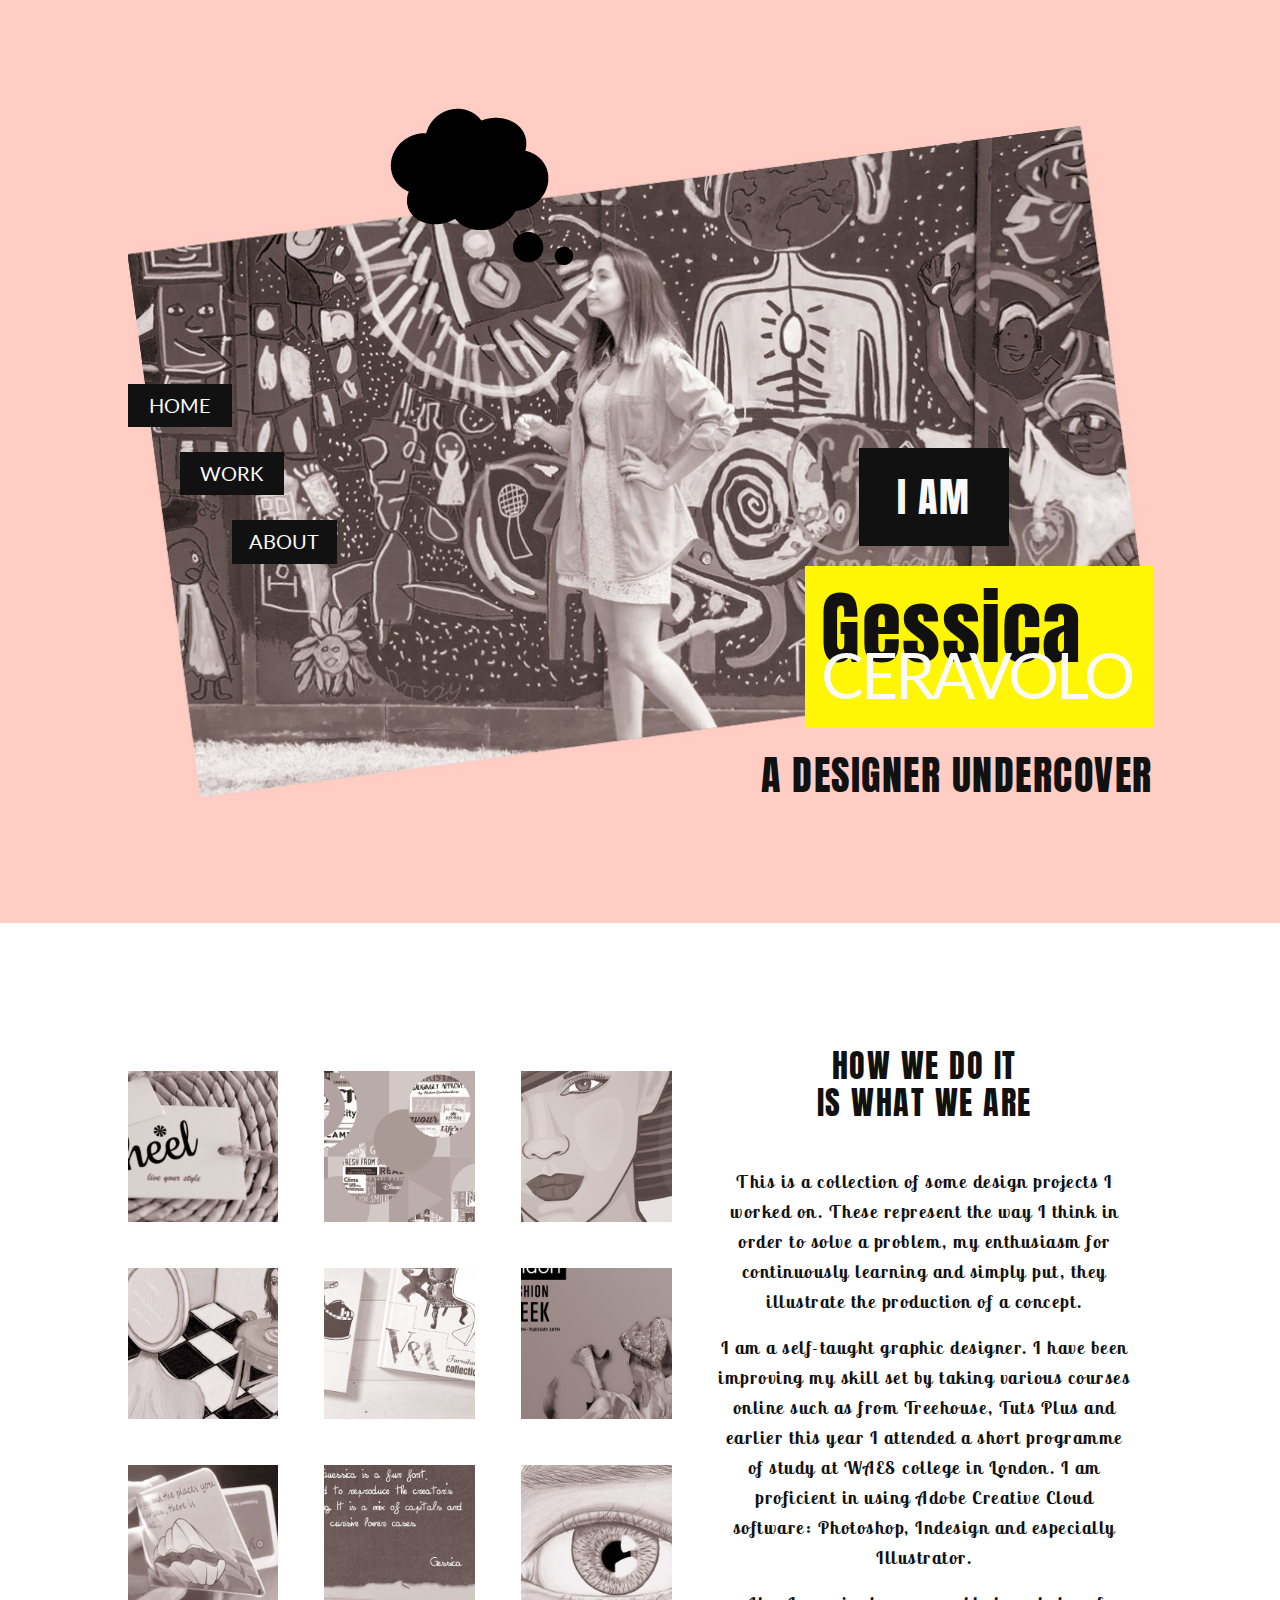
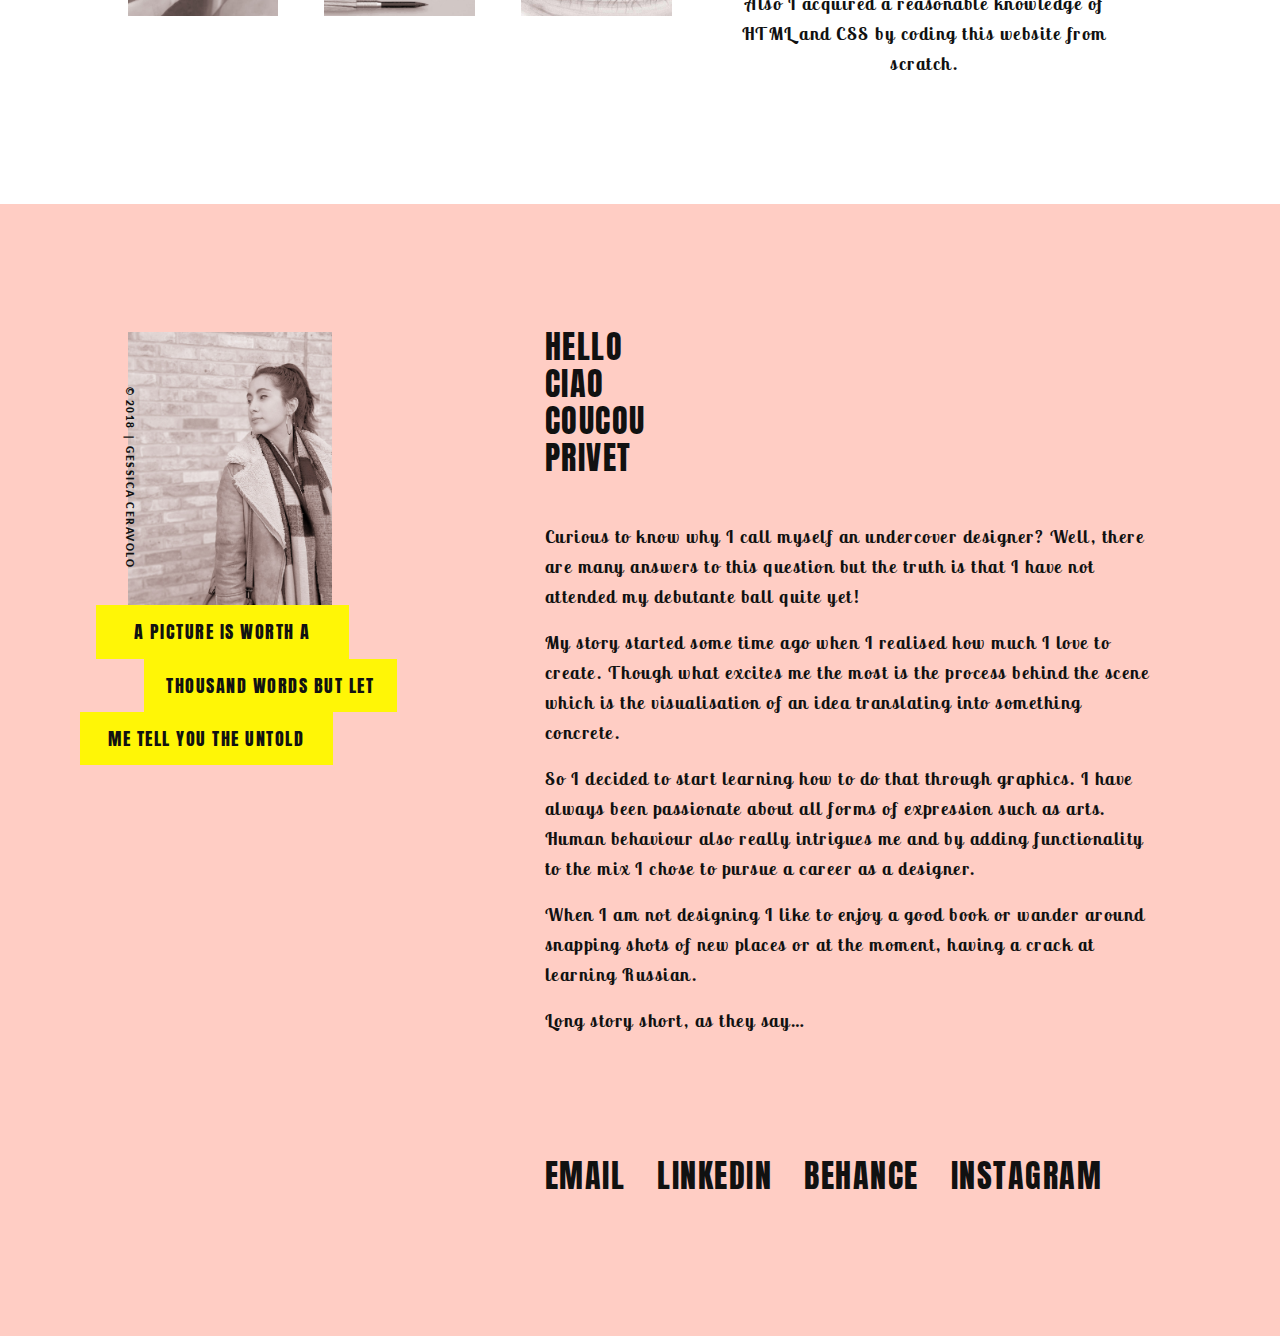
==== commit c028a617: "Updates" ====
--- a/index.html
+++ b/index.html
@@ -1 +1 @@
-<!DOCTYPE html><html><head><meta charset="utf-8"><meta http-equiv="x-ua-compatible" content="ie=edge"><meta name="description" content=""><meta name="viewport" content="width=device-width,initial-scale=1,shrink-to-fit=no"><title>Gessica Ceravolo &#9787 graphic designer</title><link rel="stylesheet" href="/stylesheets/app-de03b170a0.css"><link href="https://fonts.googleapis.com/css?family=Anton|Lato|Lobster+Two" rel="stylesheet"><link rel="apple-touch-icon-precomposed" sizes="57x57" href="/apple-touch-icon-57x57.png"><link rel="apple-touch-icon-precomposed" sizes="114x114" href="/apple-touch-icon-114x114.png"><link rel="apple-touch-icon-precomposed" sizes="72x72" href="/apple-touch-icon-72x72.png"><link rel="apple-touch-icon-precomposed" sizes="144x144" href="/apple-touch-icon-144x144.png"><link rel="apple-touch-icon-precomposed" sizes="60x60" href="apple-touch-icon-60x60.png"><link rel="apple-touch-icon-precomposed" sizes="120x120" href="/apple-touch-icon-120x120.png"><link rel="apple-touch-icon-precomposed" sizes="76x76" href="/apple-touch-icon-76x76.png"><link rel="apple-touch-icon-precomposed" sizes="152x152" href="/apple-touch-icon-152x152.png"><link rel="icon" type="image/png" href="/favicon-196x196.png" sizes="196x196"><link rel="icon" type="image/png" href="/favicon-96x96.png" sizes="96x96"><link rel="icon" type="image/png" href="/favicon-32x32.png" sizes="32x32"><link rel="icon" type="image/png" href="/favicon-16x16.png" sizes="16x16"><link rel="icon" type="image/png" href="/favicon-128.png" sizes="128x128"><meta name="application-name" content="&nbsp;"><meta name="msapplication-TileColor" content="#FFFFFF"><meta name="msapplication-TileImage" content="/mstile-144x144.png"><meta name="msapplication-square70x70logo" content="/mstile-70x70.png"><meta name="msapplication-square150x150logo" content="/mstile-150x150.png"><meta name="msapplication-wide310x150logo" content="/mstile-310x150.png"><meta name="msapplication-square310x310logo" content="/mstile-310x310.png"><!-- Generate using http://realfavicongenerator.net/ --></head><body class="main"><section class="home" id="home"><!-- id home set for linking purposes --><div id="home-wrapper" class="clearfix"><div id="slideshow"><div id="question" class="mySlides"><img class="desktop" src="/images/home/web-question-bg-22d805c8a4.jpg" alt=""> <img class="mobile" src="/images/home/mobile-question-bg-b9d911a341.jpg" alt=""> <img src="/images/home/question-mark-6af766c038.png" alt="three question marks"></div><div id="thinking" class="mySlides"><img class="desktop" src="/images/home/web-thinking-bg-d81cbacc9e.jpg" alt=""> <img class="mobile" src="/images/home/mobile-thinking-bg-6ec736a48c.jpg" alt=""> <img src="/images/home/thinking-cloud-592a1dd858.png" alt="thinking cloud"></div><div id="idea" class="mySlides"><img class="desktop" src="/images/home/web-idea-bg-09d244ded6.jpg" alt=""> <img class="mobile" src="/images/home/mobile-idea-bg-1205fb4cb8.jpg" alt=""> <img src="/images/home/light-bulb-71dfa849fd.png" alt="light bulb indicating a new idea"></div></div><div class="menu"><div class="menu-trigger"><div></div><div></div><div></div></div><nav class="navigation"><a href="/">home</a> <a href="/#work">work</a> <a href="/#about">about</a></nav></div><nav class="main-nav"><div id="top"><a href="/">home</a></div><div id="middle"><a href="/#work">work</a></div><div id="bottom"><a href="/#about">about</a></div></nav><section class="intro"><div><h2>i am</h2></div><section class="cap"><h1>gessica</h1><h1>ceravolo</h1></section><h3>a designer undercover</h3></section></div></section><section class="work" id="work"><!-- id work set for linking purposes --><div id="work-wrapper" class="clearfix"><ul class="portfolio clearfix"><li><img src="/images/portfolio/logo-design-70c0a89c13.jpg" alt=""> <a href="/logo-design"><span class="bottom-left"><h3>logo design</h3><h5>- logo design -</h5></span></a></li><li><img src="/images/portfolio/playing-with-fonts-e28d16754d.jpg" alt=""> <a href="/poster-design#playing-with-fonts"><span class="top-left"><h3>playing with fonts</h3><h5>- poster design -</h5></span></a></li><li><img src="/images/portfolio/vector-portraits-8c80a38ed6.jpg" alt=""> <a href="/product-design#vector-portraits"><span class="bottom-left"><h3>vector portraits</h3><h5>- product design -</h5></span></a></li><li><img src="/images/portfolio/on-the-mirror-ba95bd774f.jpg" alt=""> <a href="/digital-painting"><span class="bottom-right"><h3>digital painting</h3><h5>- digital painting -</h5></span></a></li><li><img src="/images/portfolio/book-cover-designs-5b7d5da654.jpg" alt=""> <a href="/product-design#book-cover-designs"><span class="top-right"><h3>book cover designs</h3><h5>- product design -</h5></span></a></li><li><img src="/images/portfolio/london-fashion-week-44095df25d.jpg" alt=""> <a href="/poster-design#london-fashion-week"><span class="bottom-right"><h3>london fashion week</h3><h5>- poster design -</h5></span></a></li><li><img src="/images/portfolio/oyster-card-wallet-ba4801d3fd.jpg" alt=""> <a href="/product-design#oyster-card-wallet"><span class="bottom-left"><h3>oyster card wallet</h3><h5>- product design -</h5></span></a></li><li><img src="/images/portfolio/guessica-f0b172ad95.jpg" alt=""> <a href="/font-design"><span class="top-left"><h3>guessica</h3><h5>- font design -</h5></span></a></li><li><img src="/images/portfolio/a-bunch-of-eyes-7e8fb7d162.jpg" alt=""> <a href="/digital-drawing"><span class="bottom-left"><h3>a bunch of eyes</h3><h5>- digital drawing -</h5></span></a></li></ul><section><h1>how we do it<br>is what we are</h1><p>This is a collection of some design projects I worked on. These represent the way I think in order to solve a problem, my enthusiasm for continuously learning and simply put, they illustrate the production of a concept.</p><p>I am a self-taught graphic designer. I have been improving my skill set by taking various courses online such as from Treehouse, Tuts Plus and earlier this year I attended a short programme of study at WAES college in London. I am proficient in using Adobe Creative Cloud software: Photoshop, Indesign and especially Illustrator.</p><p>Also I acquired a reasonable knowledge of HTML and CSS by coding this website from scratch.</p></section></div></section><section class="about" id="about"><!-- id about set for linking purposes --><div id="about-wrapper" class="clearfix"><section class="about-photo"><div class="copyright"><p>&copy; 2018 &#10072 Gessica Ceravolo</p></div><img src="/images/about/web-away-green-d6fcdbb979.jpg" alt=""><div class="top caption"><h3>a picture is worth a</h3></div><div class="middle caption"><h3>thousand words. But let</h3></div><div class="bottom caption"><h3>me tell you the untold</h3></div></section><section class="about-words"><h1>hello<br>ciao<br>coucou<br>privet</h1><p>Curious to know why I call myself an undercover designer? Well, there are many answers to this question but the truth is that I have not attended my debutante ball quite yet!</p><p>My story started some time ago when I realised how much I love to create. Though what excites me the most is the process behind the scene which is the visualisation of an idea translating into something concrete.</p><p>So I decided to start learning how to do that through graphics. I have always been passionate about all forms of expression such as arts. Human behaviour also really intrigues me and by adding functionality to the mix I chose to pursue a career as a designer.</p><p>When I am not designing I like to enjoy a good book or wander around snapping shots of new places or at the moment, having a crack at learning Russian.</p><p>Long story short, as they say…</p><nav class="social"><!-- <div><a href="#">behance</a></div> --><div><a href="mailto:gscword@gmail.com">email</a></div><div><a href="https://www.instagram.com/gscword/?hl=en">instagram</a></div><div><a href="https://www.flickr.com/photos/124694422@N07">flickr</a></div></nav></section></div></section><script src="/javascripts/app-6fdd6cdd7a863980185c.js"></script></body></html>+<!DOCTYPE html><html><head><meta charset="utf-8"><meta http-equiv="x-ua-compatible" content="ie=edge"><meta name="description" content=""><meta name="viewport" content="width=device-width,initial-scale=1,shrink-to-fit=no"><title>Gessica Ceravolo &#9787 graphic designer</title><link rel="stylesheet" href="/stylesheets/app-f918edf6c4.css"><link href="https://fonts.googleapis.com/css?family=Anton|Lato|Lobster+Two" rel="stylesheet"><link rel="apple-touch-icon-precomposed" sizes="57x57" href="/apple-touch-icon-57x57.png"><link rel="apple-touch-icon-precomposed" sizes="114x114" href="/apple-touch-icon-114x114.png"><link rel="apple-touch-icon-precomposed" sizes="72x72" href="/apple-touch-icon-72x72.png"><link rel="apple-touch-icon-precomposed" sizes="144x144" href="/apple-touch-icon-144x144.png"><link rel="apple-touch-icon-precomposed" sizes="60x60" href="apple-touch-icon-60x60.png"><link rel="apple-touch-icon-precomposed" sizes="120x120" href="/apple-touch-icon-120x120.png"><link rel="apple-touch-icon-precomposed" sizes="76x76" href="/apple-touch-icon-76x76.png"><link rel="apple-touch-icon-precomposed" sizes="152x152" href="/apple-touch-icon-152x152.png"><link rel="icon" type="image/png" href="/favicon-196x196.png" sizes="196x196"><link rel="icon" type="image/png" href="/favicon-96x96.png" sizes="96x96"><link rel="icon" type="image/png" href="/favicon-32x32.png" sizes="32x32"><link rel="icon" type="image/png" href="/favicon-16x16.png" sizes="16x16"><link rel="icon" type="image/png" href="/favicon-128.png" sizes="128x128"><meta name="application-name" content="&nbsp;"><meta name="msapplication-TileColor" content="#FFFFFF"><meta name="msapplication-TileImage" content="/mstile-144x144.png"><meta name="msapplication-square70x70logo" content="/mstile-70x70.png"><meta name="msapplication-square150x150logo" content="/mstile-150x150.png"><meta name="msapplication-wide310x150logo" content="/mstile-310x150.png"><meta name="msapplication-square310x310logo" content="/mstile-310x310.png"><!-- Generate using http://realfavicongenerator.net/ --></head><body class="main"><section class="home" id="home"><!-- id home set for linking purposes --><div id="home-wrapper" class="clearfix"><div id="slideshow"><div id="question" class="mySlides"><img class="desktop" src="/images/home/web-question-bg-22d805c8a4.jpg" alt=""> <img class="mobile" src="/images/home/mobile-question-bg-b9d911a341.jpg" alt=""> <img src="/images/home/question-mark-6af766c038.png" alt="three question marks"></div><div id="thinking" class="mySlides"><img class="desktop" src="/images/home/web-thinking-bg-d81cbacc9e.jpg" alt=""> <img class="mobile" src="/images/home/mobile-thinking-bg-6ec736a48c.jpg" alt=""> <img src="/images/home/thinking-cloud-592a1dd858.png" alt="thinking cloud"></div><div id="idea" class="mySlides"><img class="desktop" src="/images/home/web-idea-bg-09d244ded6.jpg" alt=""> <img class="mobile" src="/images/home/mobile-idea-bg-1205fb4cb8.jpg" alt=""> <img src="/images/home/light-bulb-71dfa849fd.png" alt="light bulb indicating a new idea"></div></div><div class="menu"><div class="menu-trigger"><div></div><div></div><div></div></div><nav class="navigation"><a href="/">home</a> <a href="/#work">work</a> <a href="/#about">about</a></nav></div><nav class="main-nav"><div id="top"><a href="/">home</a></div><div id="middle"><a href="/#work">work</a></div><div id="bottom"><a href="/#about">about</a></div></nav><section class="intro"><div><h2>i am</h2></div><section class="cap"><h1>gessica</h1><h1>ceravolo</h1></section><h3>a designer undercover</h3></section></div></section><section class="work" id="work"><!-- id work set for linking purposes --><div id="work-wrapper" class="clearfix"><ul class="portfolio clearfix"><li><img src="/images/portfolio/logo-design-70c0a89c13.jpg" alt=""> <a href="/logo-design"><span class="bottom-left"><h3>logo design</h3><h5>- logo design -</h5></span></a></li><li><img src="/images/portfolio/playing-with-fonts-e28d16754d.jpg" alt=""> <a href="/poster-design#playing-with-fonts"><span class="top-left"><h3>playing with fonts</h3><h5>- poster design -</h5></span></a></li><li><img src="/images/portfolio/vector-portraits-8c80a38ed6.jpg" alt=""> <a href="/product-design#vector-portraits"><span class="bottom-left"><h3>vector portraits</h3><h5>- product design -</h5></span></a></li><li><img src="/images/portfolio/on-the-mirror-ba95bd774f.jpg" alt=""> <a href="/digital-painting"><span class="bottom-right"><h3>digital painting</h3><h5>- digital painting -</h5></span></a></li><li><img src="/images/portfolio/book-cover-designs-5b7d5da654.jpg" alt=""> <a href="/product-design#book-cover-designs"><span class="top-right"><h3>book cover designs</h3><h5>- product design -</h5></span></a></li><li><img src="/images/portfolio/london-fashion-week-44095df25d.jpg" alt=""> <a href="/poster-design#london-fashion-week"><span class="bottom-right"><h3>london fashion week</h3><h5>- poster design -</h5></span></a></li><li><img src="/images/portfolio/oyster-card-wallet-ba4801d3fd.jpg" alt=""> <a href="/product-design#oyster-card-wallet"><span class="bottom-left"><h3>oyster card wallet</h3><h5>- product design -</h5></span></a></li><li><img src="/images/portfolio/guessica-f0b172ad95.jpg" alt=""> <a href="/font-design"><span class="top-left"><h3>guessica</h3><h5>- font design -</h5></span></a></li><li><img src="/images/portfolio/a-bunch-of-eyes-7e8fb7d162.jpg" alt=""> <a href="/digital-drawing"><span class="bottom-left"><h3>a bunch of eyes</h3><h5>- digital drawing -</h5></span></a></li></ul><section><h1>how we do it<br>is what we are</h1><p>This is a collection of some design projects I worked on. These represent the way I think in order to solve a problem, my enthusiasm for continuously learning and simply put, they illustrate the production of a concept.</p><p>I am a self-taught graphic designer. I have been improving my skill set by taking various courses online such as from Treehouse, Tuts Plus and earlier this year I attended a short programme of study at WAES college in London. I am proficient in using Adobe Creative Cloud software: Photoshop, Indesign and especially Illustrator.</p><p>Also I acquired a reasonable knowledge of HTML and CSS by coding this website from scratch.</p></section></div></section><section class="about" id="about"><!-- id about set for linking purposes --><div id="about-wrapper" class="clearfix"><section class="about-photo"><div class="copyright"><p>&copy; 2018 &#10072 Gessica Ceravolo</p></div><img src="/images/about/web-away-green-d6fcdbb979.jpg" alt=""><div class="top caption"><h3>a picture is worth a</h3></div><div class="middle caption"><h3>thousand words but let</h3></div><div class="bottom caption"><h3>me tell you the untold</h3></div></section><section class="about-words"><h1>hello<br>ciao<br>coucou<br>privet</h1><p>Curious to know why I call myself an undercover designer? Well, there are many answers to this question but the truth is that I have not attended my debutante ball quite yet!</p><p>My story started some time ago when I realised how much I love to create. Though what excites me the most is the process behind the scene which is the visualisation of an idea translating into something concrete.</p><p>So I decided to start learning how to do that through graphics. I have always been passionate about all forms of expression such as arts. Human behaviour also really intrigues me and by adding functionality to the mix I chose to pursue a career as a designer.</p><p>When I am not designing I like to enjoy a good book or wander around snapping shots of new places or at the moment, having a crack at learning Russian.</p><p>Long story short, as they say…</p><nav class="social"><div><a href="mailto:gessica.ceravolo@gmail.com">email</a></div><div><a href="https://www.linkedin.com/in/gessicaceravolodesigner">linkedin</a></div><div><a href="https://www.behance.net/gscwordd6a2">behance</a></div><div><a href="https://www.instagram.com/gscword/?hl=en">instagram</a></div></nav></section></div></section><script src="/javascripts/app-6fdd6cdd7a863980185c.js"></script></body></html>--- a/stylesheets/app-f918edf6c4.css
+++ b/stylesheets/app-f918edf6c4.css
@@ -0,0 +1 @@
+/*! normalize.css v8.0.0 | MIT License | github.com/necolas/normalize.css */html{line-height:1.15;-webkit-text-size-adjust:100%}body{margin:0}h1{font-size:2em;margin:.67em 0}hr{box-sizing:content-box;height:0;overflow:visible}pre{font-family:monospace,monospace;font-size:1em}a{background-color:transparent}abbr[title]{border-bottom:none;text-decoration:underline;text-decoration:underline dotted}b,strong{font-weight:bolder}code,kbd,samp{font-family:monospace,monospace;font-size:1em}small{font-size:80%}sub,sup{font-size:75%;line-height:0;position:relative;vertical-align:baseline}sub{bottom:-.25em}sup{top:-.5em}img{border-style:none}button,input,optgroup,select,textarea{font-family:inherit;font-size:100%;line-height:1.15;margin:0}button,input{overflow:visible}button,select{text-transform:none}[type=button],[type=reset],[type=submit],button{-webkit-appearance:button}[type=button]::-moz-focus-inner,[type=reset]::-moz-focus-inner,[type=submit]::-moz-focus-inner,button::-moz-focus-inner{border-style:none;padding:0}[type=button]:-moz-focusring,[type=reset]:-moz-focusring,[type=submit]:-moz-focusring,button:-moz-focusring{outline:1px dotted ButtonText}fieldset{padding:.35em .75em .625em}legend{box-sizing:border-box;color:inherit;display:table;max-width:100%;padding:0;white-space:normal}progress{vertical-align:baseline}textarea{overflow:auto}[type=checkbox],[type=radio]{box-sizing:border-box;padding:0}[type=number]::-webkit-inner-spin-button,[type=number]::-webkit-outer-spin-button{height:auto}[type=search]{-webkit-appearance:textfield;outline-offset:-2px}[type=search]::-webkit-search-decoration{-webkit-appearance:none}::-webkit-file-upload-button{-webkit-appearance:button;font:inherit}details{display:block}summary{display:list-item}[hidden],template{display:none}.swiper-container{margin:0 auto;position:relative;overflow:hidden;list-style:none;padding:0;z-index:1}.swiper-container-no-flexbox .swiper-slide{float:left}.swiper-container-vertical>.swiper-wrapper{-ms-flex-direction:column;flex-direction:column}.swiper-wrapper{position:relative;width:100%;height:100%;z-index:1;display:-ms-flexbox;display:flex;transition-property:transform;box-sizing:content-box}.swiper-container-android .swiper-slide,.swiper-wrapper{transform:translateZ(0)}.swiper-container-multirow>.swiper-wrapper{-ms-flex-wrap:wrap;flex-wrap:wrap}.swiper-container-free-mode>.swiper-wrapper{transition-timing-function:ease-out;margin:0 auto}.swiper-slide{-ms-flex-negative:0;flex-shrink:0;width:100%;height:100%;position:relative;transition-property:transform}.swiper-slide-invisible-blank{visibility:hidden}.swiper-container-autoheight,.swiper-container-autoheight .swiper-slide{height:auto}.swiper-container-autoheight .swiper-wrapper{-ms-flex-align:start;align-items:flex-start;transition-property:transform,height}.swiper-container-3d{perspective:1200px}.swiper-container-3d .swiper-cube-shadow,.swiper-container-3d .swiper-slide,.swiper-container-3d .swiper-slide-shadow-bottom,.swiper-container-3d .swiper-slide-shadow-left,.swiper-container-3d .swiper-slide-shadow-right,.swiper-container-3d .swiper-slide-shadow-top,.swiper-container-3d .swiper-wrapper{transform-style:preserve-3d}.swiper-container-3d .swiper-slide-shadow-bottom,.swiper-container-3d .swiper-slide-shadow-left,.swiper-container-3d .swiper-slide-shadow-right,.swiper-container-3d .swiper-slide-shadow-top{position:absolute;left:0;top:0;width:100%;height:100%;pointer-events:none;z-index:10}.swiper-container-3d .swiper-slide-shadow-left{background-image:linear-gradient(270deg,rgba(0,0,0,.5),transparent)}.swiper-container-3d .swiper-slide-shadow-right{background-image:linear-gradient(90deg,rgba(0,0,0,.5),transparent)}.swiper-container-3d .swiper-slide-shadow-top{background-image:linear-gradient(0deg,rgba(0,0,0,.5),transparent)}.swiper-container-3d .swiper-slide-shadow-bottom{background-image:linear-gradient(180deg,rgba(0,0,0,.5),transparent)}.swiper-container-wp8-horizontal,.swiper-container-wp8-horizontal>.swiper-wrapper{-ms-touch-action:pan-y;touch-action:pan-y}.swiper-container-wp8-vertical,.swiper-container-wp8-vertical>.swiper-wrapper{-ms-touch-action:pan-x;touch-action:pan-x}.swiper-button-next,.swiper-button-prev{position:absolute;top:50%;width:27px;height:44px;margin-top:-22px;z-index:10;cursor:pointer;background-size:27px 44px;background-position:50%;background-repeat:no-repeat}.swiper-button-next.swiper-button-disabled,.swiper-button-prev.swiper-button-disabled{opacity:.35;cursor:auto;pointer-events:none}.swiper-button-prev,.swiper-container-rtl .swiper-button-next{background-image:url("data:image/svg+xml;charset=utf-8,%3Csvg xmlns='http://www.w3.org/2000/svg' viewBox='0 0 27 44'%3E%3Cpath d='M0 22L22 0l2.1 2.1L4.2 22l19.9 19.9L22 44 0 22z' fill='%23007aff'/%3E%3C/svg%3E");left:10px;right:auto}.swiper-button-next,.swiper-container-rtl .swiper-button-prev{background-image:url("data:image/svg+xml;charset=utf-8,%3Csvg xmlns='http://www.w3.org/2000/svg' viewBox='0 0 27 44'%3E%3Cpath d='M27 22L5 44l-2.1-2.1L22.8 22 2.9 2.1 5 0l22 22z' fill='%23007aff'/%3E%3C/svg%3E");right:10px;left:auto}.swiper-button-prev.swiper-button-white,.swiper-container-rtl .swiper-button-next.swiper-button-white{background-image:url("data:image/svg+xml;charset=utf-8,%3Csvg xmlns='http://www.w3.org/2000/svg' viewBox='0 0 27 44'%3E%3Cpath d='M0 22L22 0l2.1 2.1L4.2 22l19.9 19.9L22 44 0 22z' fill='%23fff'/%3E%3C/svg%3E")}.swiper-button-next.swiper-button-white,.swiper-container-rtl .swiper-button-prev.swiper-button-white{background-image:url("data:image/svg+xml;charset=utf-8,%3Csvg xmlns='http://www.w3.org/2000/svg' viewBox='0 0 27 44'%3E%3Cpath d='M27 22L5 44l-2.1-2.1L22.8 22 2.9 2.1 5 0l22 22z' fill='%23fff'/%3E%3C/svg%3E")}.swiper-button-prev.swiper-button-black,.swiper-container-rtl .swiper-button-next.swiper-button-black{background-image:url("data:image/svg+xml;charset=utf-8,%3Csvg xmlns='http://www.w3.org/2000/svg' viewBox='0 0 27 44'%3E%3Cpath d='M0 22L22 0l2.1 2.1L4.2 22l19.9 19.9L22 44 0 22z'/%3E%3C/svg%3E")}.swiper-button-next.swiper-button-black,.swiper-container-rtl .swiper-button-prev.swiper-button-black{background-image:url("data:image/svg+xml;charset=utf-8,%3Csvg xmlns='http://www.w3.org/2000/svg' viewBox='0 0 27 44'%3E%3Cpath d='M27 22L5 44l-2.1-2.1L22.8 22 2.9 2.1 5 0l22 22z'/%3E%3C/svg%3E")}.swiper-button-lock{display:none}.swiper-pagination{position:absolute;text-align:center;transition:opacity .3s;transform:translateZ(0);z-index:10}.swiper-pagination.swiper-pagination-hidden{opacity:0}.swiper-container-horizontal>.swiper-pagination-bullets,.swiper-pagination-custom,.swiper-pagination-fraction{bottom:10px;left:0;width:100%}.swiper-pagination-bullets-dynamic{overflow:hidden;font-size:0}.swiper-pagination-bullets-dynamic .swiper-pagination-bullet{transform:scale(.33);position:relative}.swiper-pagination-bullets-dynamic .swiper-pagination-bullet-active,.swiper-pagination-bullets-dynamic .swiper-pagination-bullet-active-main{transform:scale(1)}.swiper-pagination-bullets-dynamic .swiper-pagination-bullet-active-prev{transform:scale(.66)}.swiper-pagination-bullets-dynamic .swiper-pagination-bullet-active-prev-prev{transform:scale(.33)}.swiper-pagination-bullets-dynamic .swiper-pagination-bullet-active-next{transform:scale(.66)}.swiper-pagination-bullets-dynamic .swiper-pagination-bullet-active-next-next{transform:scale(.33)}.swiper-pagination-bullet{width:8px;height:8px;display:inline-block;border-radius:100%;background:#000;opacity:.2}button.swiper-pagination-bullet{border:none;margin:0;padding:0;box-shadow:none;-webkit-appearance:none;-moz-appearance:none;appearance:none}.swiper-pagination-clickable .swiper-pagination-bullet{cursor:pointer}.swiper-pagination-bullet-active{opacity:1;background:#007aff}.swiper-container-vertical>.swiper-pagination-bullets{right:10px;top:50%;transform:translate3d(0,-50%,0)}.swiper-container-vertical>.swiper-pagination-bullets .swiper-pagination-bullet{margin:6px 0;display:block}.swiper-container-vertical>.swiper-pagination-bullets.swiper-pagination-bullets-dynamic{top:50%;transform:translateY(-50%);width:8px}.swiper-container-vertical>.swiper-pagination-bullets.swiper-pagination-bullets-dynamic .swiper-pagination-bullet{display:inline-block;transition:transform .2s,top .2s}.swiper-container-horizontal>.swiper-pagination-bullets .swiper-pagination-bullet{margin:0 4px}.swiper-container-horizontal>.swiper-pagination-bullets.swiper-pagination-bullets-dynamic{left:50%;transform:translateX(-50%);white-space:nowrap}.swiper-container-horizontal>.swiper-pagination-bullets.swiper-pagination-bullets-dynamic .swiper-pagination-bullet{transition:transform .2s,left .2s}.swiper-container-horizontal.swiper-container-rtl>.swiper-pagination-bullets-dynamic .swiper-pagination-bullet{transition:transform .2s,right .2s}.swiper-pagination-progressbar{background:rgba(0,0,0,.25);position:absolute}.swiper-pagination-progressbar .swiper-pagination-progressbar-fill{background:#007aff;position:absolute;left:0;top:0;width:100%;height:100%;transform:scale(0);transform-origin:left top}.swiper-container-rtl .swiper-pagination-progressbar .swiper-pagination-progressbar-fill{transform-origin:right top}.swiper-container-horizontal>.swiper-pagination-progressbar,.swiper-container-vertical>.swiper-pagination-progressbar.swiper-pagination-progressbar-opposite{width:100%;height:4px;left:0;top:0}.swiper-container-horizontal>.swiper-pagination-progressbar.swiper-pagination-progressbar-opposite,.swiper-container-vertical>.swiper-pagination-progressbar{width:4px;height:100%;left:0;top:0}.swiper-pagination-white .swiper-pagination-bullet-active{background:#fff}.swiper-pagination-progressbar.swiper-pagination-white{background:hsla(0,0%,100%,.25)}.swiper-pagination-progressbar.swiper-pagination-white .swiper-pagination-progressbar-fill{background:#fff}.swiper-pagination-black .swiper-pagination-bullet-active{background:#000}.swiper-pagination-progressbar.swiper-pagination-black{background:rgba(0,0,0,.25)}.swiper-pagination-progressbar.swiper-pagination-black .swiper-pagination-progressbar-fill{background:#000}.swiper-pagination-lock{display:none}.swiper-scrollbar{border-radius:10px;position:relative;-ms-touch-action:none;background:rgba(0,0,0,.1)}.swiper-container-horizontal>.swiper-scrollbar{position:absolute;left:1%;bottom:3px;z-index:50;height:5px;width:98%}.swiper-container-vertical>.swiper-scrollbar{position:absolute;right:3px;top:1%;z-index:50;width:5px;height:98%}.swiper-scrollbar-drag{height:100%;width:100%;position:relative;background:rgba(0,0,0,.5);border-radius:10px;left:0;top:0}.swiper-scrollbar-cursor-drag{cursor:move}.swiper-scrollbar-lock{display:none}.swiper-zoom-container{width:100%;height:100%;display:-ms-flexbox;display:flex;-ms-flex-pack:center;justify-content:center;-ms-flex-align:center;align-items:center;text-align:center}.swiper-zoom-container>canvas,.swiper-zoom-container>img,.swiper-zoom-container>svg{max-width:100%;max-height:100%;-o-object-fit:contain;object-fit:contain}.swiper-slide-zoomed{cursor:move}.swiper-lazy-preloader{width:42px;height:42px;position:absolute;left:50%;top:50%;margin-left:-21px;margin-top:-21px;z-index:10;transform-origin:50%;animation:a 1s steps(12) infinite}.swiper-lazy-preloader:after{display:block;content:"";width:100%;height:100%;background-image:url("data:image/svg+xml;charset=utf-8,%3Csvg viewBox='0 0 120 120' xmlns='http://www.w3.org/2000/svg' xmlns:xlink='http://www.w3.org/1999/xlink'%3E%3Cdefs%3E%3Cpath id='a' stroke='%236c6c6c' stroke-width='11' stroke-linecap='round' d='M60 7v20'/%3E%3C/defs%3E%3Cuse xlink:href='%23a' opacity='.27'/%3E%3Cuse xlink:href='%23a' opacity='.27' transform='rotate(30 60 60)'/%3E%3Cuse xlink:href='%23a' opacity='.27' transform='rotate(60 60 60)'/%3E%3Cuse xlink:href='%23a' opacity='.27' transform='rotate(90 60 60)'/%3E%3Cuse xlink:href='%23a' opacity='.27' transform='rotate(120 60 60)'/%3E%3Cuse xlink:href='%23a' opacity='.27' transform='rotate(150 60 60)'/%3E%3Cuse xlink:href='%23a' opacity='.37' transform='rotate(180 60 60)'/%3E%3Cuse xlink:href='%23a' opacity='.46' transform='rotate(210 60 60)'/%3E%3Cuse xlink:href='%23a' opacity='.56' transform='rotate(240 60 60)'/%3E%3Cuse xlink:href='%23a' opacity='.66' transform='rotate(270 60 60)'/%3E%3Cuse xlink:href='%23a' opacity='.75' transform='rotate(300 60 60)'/%3E%3Cuse xlink:href='%23a' opacity='.85' transform='rotate(330 60 60)'/%3E%3C/svg%3E");background-position:50%;background-size:100%;background-repeat:no-repeat}.swiper-lazy-preloader-white:after{background-image:url("data:image/svg+xml;charset=utf-8,%3Csvg viewBox='0 0 120 120' xmlns='http://www.w3.org/2000/svg' xmlns:xlink='http://www.w3.org/1999/xlink'%3E%3Cdefs%3E%3Cpath id='a' stroke='%23fff' stroke-width='11' stroke-linecap='round' d='M60 7v20'/%3E%3C/defs%3E%3Cuse xlink:href='%23a' opacity='.27'/%3E%3Cuse xlink:href='%23a' opacity='.27' transform='rotate(30 60 60)'/%3E%3Cuse xlink:href='%23a' opacity='.27' transform='rotate(60 60 60)'/%3E%3Cuse xlink:href='%23a' opacity='.27' transform='rotate(90 60 60)'/%3E%3Cuse xlink:href='%23a' opacity='.27' transform='rotate(120 60 60)'/%3E%3Cuse xlink:href='%23a' opacity='.27' transform='rotate(150 60 60)'/%3E%3Cuse xlink:href='%23a' opacity='.37' transform='rotate(180 60 60)'/%3E%3Cuse xlink:href='%23a' opacity='.46' transform='rotate(210 60 60)'/%3E%3Cuse xlink:href='%23a' opacity='.56' transform='rotate(240 60 60)'/%3E%3Cuse xlink:href='%23a' opacity='.66' transform='rotate(270 60 60)'/%3E%3Cuse xlink:href='%23a' opacity='.75' transform='rotate(300 60 60)'/%3E%3Cuse xlink:href='%23a' opacity='.85' transform='rotate(330 60 60)'/%3E%3C/svg%3E")}@keyframes a{to{transform:rotate(1turn)}}.swiper-container .swiper-notification{position:absolute;left:0;top:0;pointer-events:none;opacity:0;z-index:-1000}.swiper-container-fade.swiper-container-free-mode .swiper-slide{transition-timing-function:ease-out}.swiper-container-fade .swiper-slide{pointer-events:none;transition-property:opacity}.swiper-container-fade .swiper-slide .swiper-slide{pointer-events:none}.swiper-container-fade .swiper-slide-active,.swiper-container-fade .swiper-slide-active .swiper-slide-active{pointer-events:auto}.swiper-container-cube{overflow:visible}.swiper-container-cube .swiper-slide{pointer-events:none;-webkit-backface-visibility:hidden;backface-visibility:hidden;z-index:1;visibility:hidden;transform-origin:0 0;width:100%;height:100%}.swiper-container-cube .swiper-slide .swiper-slide{pointer-events:none}.swiper-container-cube.swiper-container-rtl .swiper-slide{transform-origin:100% 0}.swiper-container-cube .swiper-slide-active,.swiper-container-cube .swiper-slide-active .swiper-slide-active{pointer-events:auto}.swiper-container-cube .swiper-slide-active,.swiper-container-cube .swiper-slide-next,.swiper-container-cube .swiper-slide-next+.swiper-slide,.swiper-container-cube .swiper-slide-prev{pointer-events:auto;visibility:visible}.swiper-container-cube .swiper-slide-shadow-bottom,.swiper-container-cube .swiper-slide-shadow-left,.swiper-container-cube .swiper-slide-shadow-right,.swiper-container-cube .swiper-slide-shadow-top{z-index:0;-webkit-backface-visibility:hidden;backface-visibility:hidden}.swiper-container-cube .swiper-cube-shadow{position:absolute;left:0;bottom:0;width:100%;height:100%;background:#000;opacity:.6;filter:blur(50px);z-index:0}.swiper-container-flip{overflow:visible}.swiper-container-flip .swiper-slide{pointer-events:none;-webkit-backface-visibility:hidden;backface-visibility:hidden;z-index:1}.swiper-container-flip .swiper-slide .swiper-slide{pointer-events:none}.swiper-container-flip .swiper-slide-active,.swiper-container-flip .swiper-slide-active .swiper-slide-active{pointer-events:auto}.swiper-container-flip .swiper-slide-shadow-bottom,.swiper-container-flip .swiper-slide-shadow-left,.swiper-container-flip .swiper-slide-shadow-right,.swiper-container-flip .swiper-slide-shadow-top{z-index:0;-webkit-backface-visibility:hidden;backface-visibility:hidden}.swiper-container-coverflow .swiper-wrapper{-ms-perspective:1200px}.main-nav a{font-size:1.25rem}.main-nav a,.navigation a{font-family:Lato,sans-serif;font-weight:400;color:#fafafa;text-transform:uppercase;text-decoration:none}.navigation a{font-size:4.5em}.home h2{color:#111;color:#fafafa;font-size:2.5rem}.home h1:first-child,.home h2{font-family:Anton,sans-serif;font-weight:400;text-transform:uppercase;letter-spacing:.09375rem}.home h1:first-child{color:#111;text-transform:capitalize;font-size:5rem}.home h1:last-child{font-family:Lato,sans-serif;font-weight:400;color:#fafafa;text-transform:uppercase;font-size:4rem;letter-spacing:-.1875rem}.home h3{font-size:2.5rem}.about h1,.home h3,.work h1{font-family:Anton,sans-serif;font-weight:400;color:#111;text-transform:uppercase;letter-spacing:.09375rem}.about h1,.work h1{font-size:2rem}.about p,.work p{font-family:Lobster Two,cursive;font-weight:800;color:#111;letter-spacing:.09375rem;line-height:1.875rem;font-size:1.15rem}.portfolio h3,.portfolio h5{font-family:Anton,sans-serif;font-weight:400;color:#111;text-transform:uppercase;letter-spacing:.09375rem}.portfolio h5{font-size:.875}.about .social a{font-size:2rem;text-decoration:none}.about-photo h3,.about .social a{font-family:Anton,sans-serif;font-weight:400;color:#111;text-transform:uppercase;letter-spacing:.09375rem}.about-photo h3{font-size:1.15rem}.home{background-color:#ffcdc4}#home-wrapper{position:relative}.main-nav{width:21.568627450980394%;display:inline-block;position:absolute;bottom:14.625rem}.main-nav div{background-color:#111;width:47.27272727272727%;padding-top:.625rem;padding-bottom:.625rem}.main-nav #bottom{margin-left:6.53125rem;margin-top:1.5625rem}.main-nav #middle{margin-left:3.25rem;margin-top:1.5625rem}.main-nav #bottom:hover,.main-nav #top:hover{transform:translate(15px);transition:all .4s ease-in-out}.main-nav #middle:hover{transform:translate(-15px);transition:all .4s ease-in-out}.menu{display:none;position:fixed;top:0;left:0;z-index:2}.menu .menu-trigger{height:4em;width:4em;position:absolute;top:2em;left:2em;cursor:pointer;z-index:2;-webkit-tap-highlight-color:transparent}.menu .menu-trigger>div{width:100%;height:10px;background-color:#111;margin-bottom:.725em}.menu .menu-trigger div:nth-of-type(2){width:75%}.menu .navigation{display:none;padding:0;margin:0;position:fixed;top:0;left:0;right:0;bottom:0;background-color:rgba(1,1,1,.9);z-index:1;-ms-flex-direction:column;flex-direction:column}.menu .navigation,.menu .navigation a{-ms-flex-pack:center;justify-content:center;-ms-flex-align:center;align-items:center}.menu .navigation a{height:33.33333%;width:100%;display:-ms-flexbox;display:flex;text-align:center}.menu .navigation a:hover{background-color:#fff606;color:#111}.menu.is-shown{display:block}.menu.is-open .navigation{display:-ms-flexbox;display:flex}.menu.is-open .menu-trigger>div:nth-child(2){display:none}.menu.is-open .menu-trigger>div:first-child,.menu.is-open .menu-trigger>div:last-child{position:absolute;top:50%;margin-top:-5px}.menu.is-open .menu-trigger>div:first-child{transform:rotate(-45deg);background-color:#fafafa}.menu.is-open .menu-trigger>div:last-child{transform:rotate(45deg);background-color:#fafafa}body.projects .menu{display:inline-block}#slideshow{position:relative}#slideshow .mobile{display:none}#slideshow #question{position:relative}#slideshow #question img:first-child{width:100%}#slideshow #question img:last-child{position:absolute;right:35%;top:-1.5%}#slideshow #thinking{position:relative}#slideshow #thinking img:first-child{width:100%}#slideshow #thinking img:last-child{position:absolute;right:56.5%;top:-2.5%}#slideshow #idea{position:relative}#slideshow #idea img:first-child{width:100%}#slideshow #idea img:last-child{position:absolute;right:43.5%;top:-5.5%}.intro{position:absolute;right:0;bottom:0}.intro div{width:28.13852813852814%;background-color:#111;margin:0 0 0 3.375rem;padding:1.625rem}.intro .cap{width:100%;background-color:#fff606;box-sizing:border-box;margin-top:1.25rem;margin-bottom:1.5rem;padding:1rem}.intro h3{margin-left:-2.75rem}.cap h1:first-child{margin-bottom:-2.25rem}#work-wrapper{display:-ms-flexbox;display:flex}#work-wrapper .about,#work-wrapper .work{background-color:#fafafa}#work-wrapper section{width:40.19607843137255%;display:-ms-flexbox;display:flex;-ms-flex-direction:column;flex-direction:column;-ms-flex-pack:center;justify-content:center}#work-wrapper section h1{padding-bottom:2.875rem}#work-wrapper section p:last-child{padding-bottom:0}#work-wrapper .portfolio{list-style-type:none;width:57.647058823529406%;margin:0;padding:0;position:relative;left:-1.4375rem}#work-wrapper .portfolio li{position:relative;width:33.33333%;float:left;padding:1.4375rem;box-sizing:border-box}.portfolio span{position:absolute;text-align:center;display:-ms-flexbox;display:flex;-ms-flex-align:center;align-items:center;-ms-flex-pack:center;justify-content:center;top:0;left:0;height:100%;width:100%;background-color:rgba(254,247,55,.9);opacity:0;-ms-flex-direction:column;flex-direction:column}.portfolio span a{text-decoration:none}.portfolio span h3{padding-bottom:.5rem}.portfolio span:hover{opacity:1}.portfolio li:first-of-type h5,.portfolio li:nth-of-type(4) h5{display:none}.about-photo{display:inline-block;width:28.431372549019606%}.about-photo img{width:70.34482758620689%}.about-photo .caption{background-color:#fff606;width:75.86206896551724%;padding:1rem;text-align:center}.about-photo .top{margin-left:-2rem}.about-photo .middle{margin-left:1rem}.about-photo .bottom{margin-left:-3rem}.about{background-color:#ffcdc4}.about .about-words{width:59.31372549019608%;float:right}.about .about-words p:last-of-type{padding:0}.about .about-words h1{padding-bottom:2.875rem}.about .about-words .social{margin-left:-1rem;padding-top:6.625rem}.about .about-words .social div{display:inline-block;padding:1rem}.about .about-words .social div:last-child{margin:0}.about .about-words .social div:hover{background-color:#fff606}.copyright{transform:rotate(90deg);transform-origin:left bottom 0;text-align:center}.copyright p{padding:0;font-family:Lato,sans-serif;font-weight:400;color:#fafafa;text-transform:uppercase;color:#111;font-size:.625rem;font-weight:800;line-height:.1875rem}body.projects .about,body.projects .work{padding-top:0}#projects-desc{padding-top:7.8125rem}#projects-desc #number,#projects-desc #title{display:inline-block}#projects-desc #number{padding-right:1.4375rem;vertical-align:top}#projects-desc #number h1{color:#ffcdc4}#projects-desc h3{font-family:Anton,sans-serif;font-weight:400;color:#111;text-transform:uppercase;letter-spacing:.09375rem;padding:.75rem 0 1.4375rem}#projects-desc p{width:33.33333%;padding-bottom:5.75rem}.row{display:-ms-flexbox;display:flex;-ms-flex-direction:row;flex-direction:row;-ms-flex-align:start;align-items:flex-start}.row .asheel-column{width:69.9%}.row .asheel-column-shrink{width:30.1%}.row .crush-column{width:63.4%}.row .crush-column-shrink{width:36.6%}.row .lfw-column,.row .lfw-column-shrink,.row .pwf-column,.row .pwf-column-shrink,.row .vc-column,.row .vc-column-shrink{width:50%}.row .bcd-column{width:52%}.row .aboe-column,.row .aboe-column-shrink,.row .bcd-column-shrink,.row .drinking-perspective-column,.row .drinking-perspective-column-shrink,.row .guessica-column,.row .guessica-column-shrink,.row .ocw-column,.row .ocw-column-shrink,.row .otm-column,.row .otm-column-shrink{width:50%}@media (max-width:991.98px){#about-wrapper,#work-wrapper,body.projects{padding:0 5%}#home-wrapper .main-nav{display:none}#home-wrapper .menu{display:block}#home-wrapper .menu .navigation a:hover{background-color:transparent;color:#fafafa}#home-wrapper .menu .navigation a{-webkit-tap-highlight-color:#fff606}#work-wrapper{-ms-flex-direction:column-reverse;flex-direction:column-reverse}#work-wrapper section{width:100%}#work-wrapper .portfolio{left:0}#work-wrapper .portfolio a{-webkit-tap-highlight-color:transparent;position:absolute;top:0;left:0;right:0;bottom:0}#work-wrapper .portfolio a:active span{width:auto;height:auto}#work-wrapper .portfolio span{opacity:1;width:auto;height:auto;left:1.4375rem;bottom:1.4375rem;top:auto;padding:.875rem}#work-wrapper .portfolio h5{padding-bottom:0}#work-wrapper .portfolio h3{display:none}#work-wrapper .portfolio li:first-of-type h5,#work-wrapper .portfolio li:nth-of-type(4) h5{display:block}#about-wrapper .social a{-webkit-tap-highlight-color:#fff606}#about-wrapper .social div{padding:0}.about h1,.work h1{font-size:1.75rem}.about p,.work p{font-size:1rem}}@media (max-width:767.98px){body,html{overflow-x:hidden}section.home{padding:5.75rem 0 10.6875rem}section.about,section.work{padding:5.75rem 0 4.3125rem}section.about{padding:5.75rem 0}.row{-ms-flex-direction:column;flex-direction:column}.row>*{width:100%!important}.home .menu .menu-trigger,body.projects .menu .menu-trigger{height:2.5em;width:2.5em;top:1em;left:1em}.home .menu .menu-trigger>div,body.projects .menu .menu-trigger>div{height:7.5px;margin-bottom:.425em}body.projects #projects-desc{padding-top:5.75rem}body.projects #projects-desc>p{width:100%;padding-bottom:2.875rem}body.projects .about,body.projects .work{padding-bottom:5.75rem}section.home #home-wrapper #slideshow .desktop{display:none}section.home #home-wrapper #slideshow .mySlides{margin-left:-12%;margin-right:-12%}section.home #home-wrapper #slideshow .mobile{display:block;max-width:none;width:100%}section.home #home-wrapper #slideshow #question{position:relative}section.home #home-wrapper #slideshow #question img:first-child{width:100%}section.home #home-wrapper #slideshow #question img:last-child{width:25.5%;position:absolute;right:25.2%;top:-2.5%}section.home #home-wrapper #slideshow #thinking{position:relative}section.home #home-wrapper #slideshow #thinking img:first-child{width:100%}section.home #home-wrapper #slideshow #thinking img:last-child{width:24.5%;position:absolute;right:55.8%;top:-6.5%}section.home #home-wrapper #slideshow #idea{position:relative}section.home #home-wrapper #slideshow #idea img:first-child{width:100%}section.home #home-wrapper #slideshow #idea img:last-child{width:25.5%;position:absolute;right:36.4%;top:-11.5%}section.home #home-wrapper .intro{max-width:17rem;width:75%;bottom:-20%;right:0;left:auto}section.home #home-wrapper .intro h2{font-size:1.875rem}section.home #home-wrapper .intro div{padding:1.25rem}section.home #home-wrapper .cap h1{font-size:2.625rem}section.home #home-wrapper .cap h1:first-child{margin-bottom:-1.625rem;font-size:3.625rem}section.home #home-wrapper .cap h1:last-child{font-size:3rem}section.home #home-wrapper h3{font-size:1.875rem}#work-wrapper .portfolio{padding-top:1.4375rem;width:100%}#work-wrapper .portfolio h5{font-size:1rem}#work-wrapper .portfolio li{width:100%;float:none}#work-wrapper .portfolio li a:active span{top:1.4375rem!important;right:1.4375rem!important;bottom:1.4375rem!important;left:1.4375rem!important;padding:0!important}#work-wrapper .portfolio li a:active span h5{display:block}#work-wrapper .portfolio li span{padding:1rem}#work-wrapper .portfolio li:nth-child(2n) span{left:auto;right:1.4375rem}#about-wrapper .about-photo,#about-wrapper .about-photo img{width:100%}#about-wrapper .about-photo .caption{display:none}#about-wrapper .about-photo .copyright p{font-size:.5625rem}#about-wrapper .about-words{width:100%}#about-wrapper .about-words h1{padding-top:2.875rem}#about-wrapper .social{margin:0;padding:4.3125rem 0 0}#about-wrapper .social a{display:block;padding:1.4375rem 0;font-size:1.75rem}#about-wrapper .social div{text-align:center;display:block;margin:0}}@media (min-width:768px) and (max-width:991.98px){body.projects #projects-desc>p{width:50%}.home h2{color:#fafafa;font-size:2rem}.home h1:first-child{font-size:4.5rem}.home h1:last-child{font-size:3.5rem;letter-spacing:-.1875rem}.home h3{font-size:2rem}.home #home-wrapper{padding:0 5%;position:relative}.home #slideshow #question{position:relative}.home #slideshow #question img:first-child{width:100%}.home #slideshow #question img:last-child{width:17.5%;position:absolute;right:36%;top:1%}.home #slideshow #thinking{position:relative}.home #slideshow #thinking img:first-child{width:100%}.home #slideshow #thinking img:last-child{width:17.5%;position:absolute;right:56%;top:-4.5%}.home #slideshow #idea{position:relative}.home #slideshow #idea img:first-child{width:100%}.home #slideshow #idea img:last-child{width:17.5%;position:absolute;right:42.8%;top:-6.2%}.home .intro{position:absolute;float:right;bottom:0;right:0}.home .intro div{padding:1.375rem}.home .intro .cap{display:inline-block}.home .intro .cap h1:first-child{margin-bottom:-1.875rem}#work-wrapper .portfolio{padding-top:2.875rem;margin-right:-1.4375rem;width:auto}#work-wrapper .portfolio .bottom-right{right:1.4375rem}#work-wrapper .portfolio .top-right{right:1.4375rem;top:0;bottom:auto}#work-wrapper .portfolio .top-left{left:0;top:0;bottom:auto}#work-wrapper .portfolio .bottom-left{left:0}#work-wrapper .portfolio li{padding:0 1.4375rem 1.4375rem 0}#work-wrapper .portfolio li a:active span{top:0!important;right:1.4375rem!important;bottom:1.4375rem!important;left:0!important;padding:0!important}#work-wrapper .portfolio li a:active span h5{display:block}#about-wrapper .about-photo div{padding:.875rem}#about-wrapper .about-photo div h3{font-size:.71875rem}#about-wrapper .about-photo .copyright{padding:0}#about-wrapper .about-photo .copyright p{font-size:.375rem}#about-wrapper .about-photo .top{margin-left:-1rem}#about-wrapper .about-photo .middle{margin-left:.5rem}#about-wrapper .about-photo .bottom{margin-left:-1.5rem}#about-wrapper .social a{font-size:1.2rem}#about-wrapper .social div{padding:.875rem}#about-wrapper .social div:last-of-type{margin-right:0}}body{font-family:sans-serif;font-size:16px}p{-webkit-margin-before:0;margin-block-start:0;-webkit-margin-after:0;margin-block-end:0;-webkit-margin-start:0;margin-inline-start:0;-webkit-margin-end:0;margin-inline-end:0;padding-bottom:1rem}.clearfix:after{content:"";clear:both;display:table}img{max-width:100%;vertical-align:middle}#about-wrapper,#home-wrapper,#work-wrapper,body.projects #projects-wrapper{max-width:1025px;margin:0 auto}h1,h2,h3,h4,h5,h6{margin:0}#work-wrapper h1,#work-wrapper p,.intro div,.main-nav div,h4{text-align:center}.about,.home,.work{padding:7.8125rem 0}mark{background-color:transparent;border-bottom:3px solid;padding-bottom:.125rem}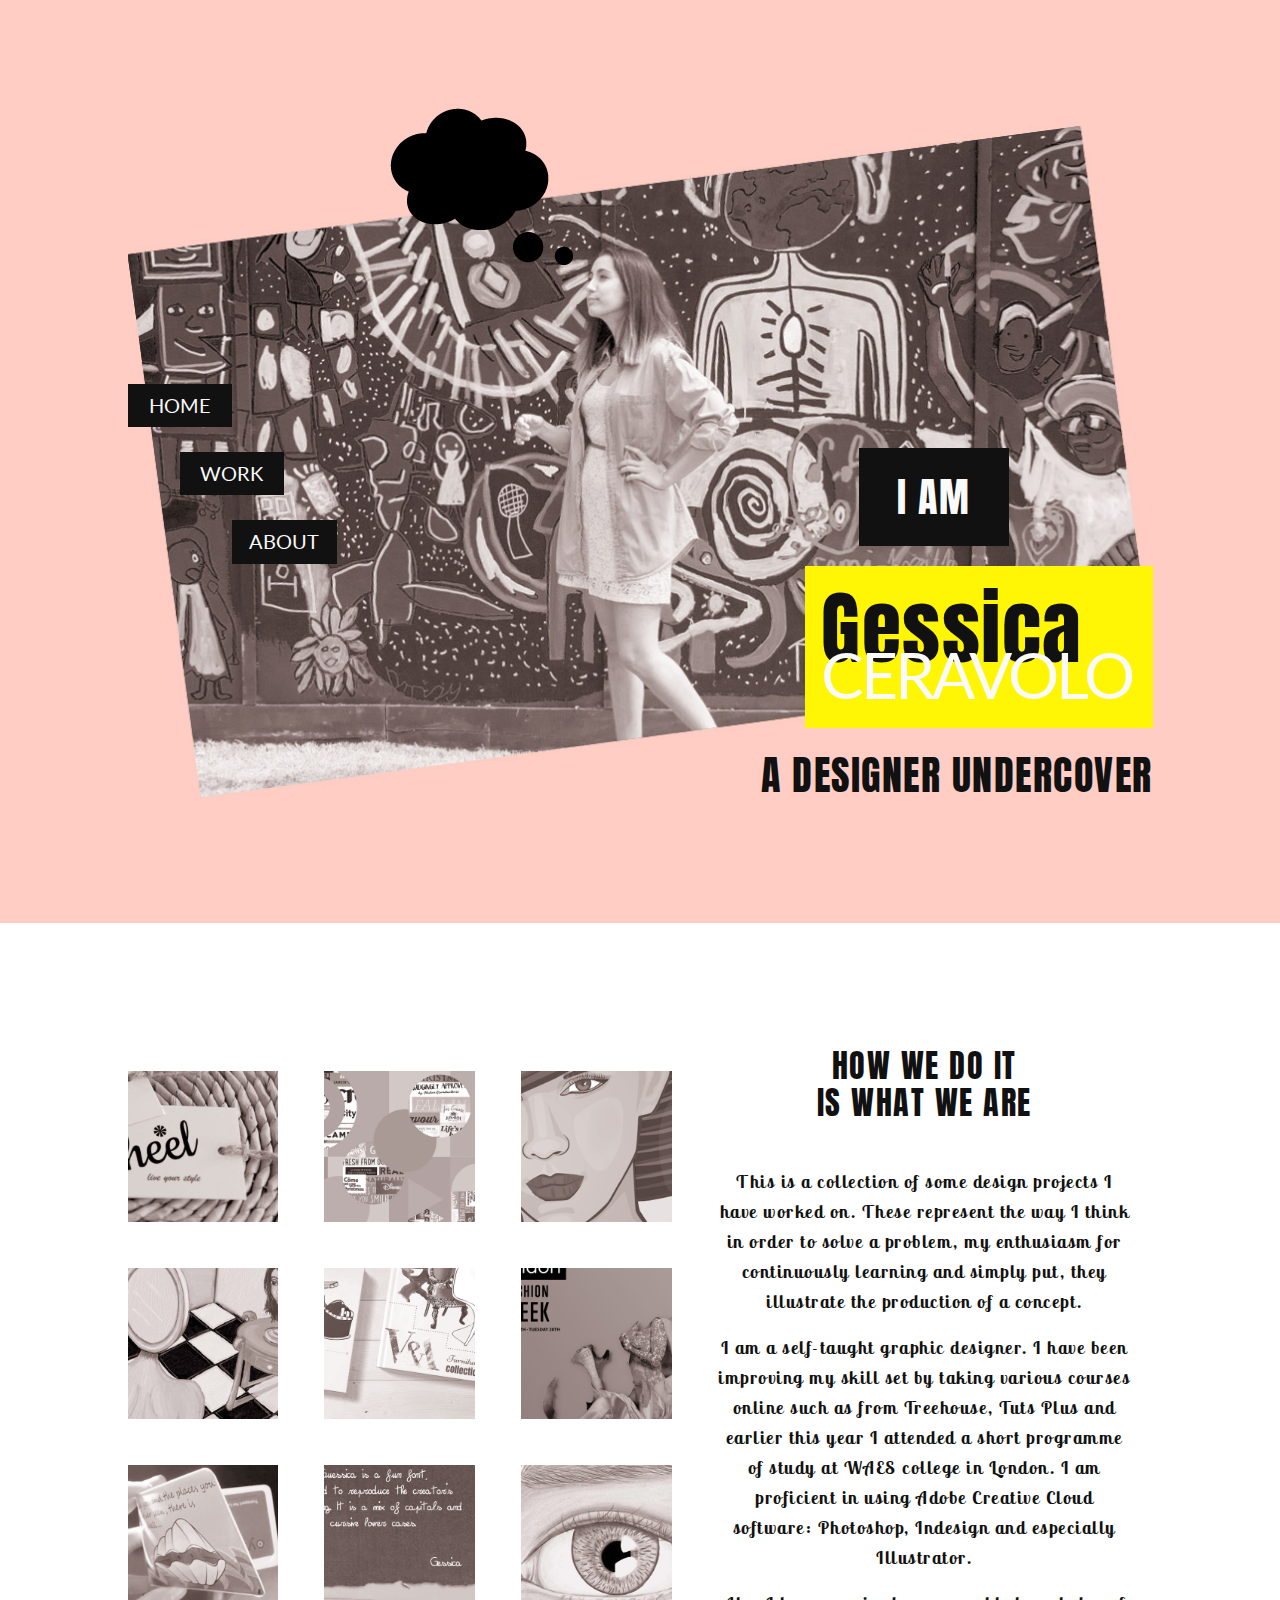
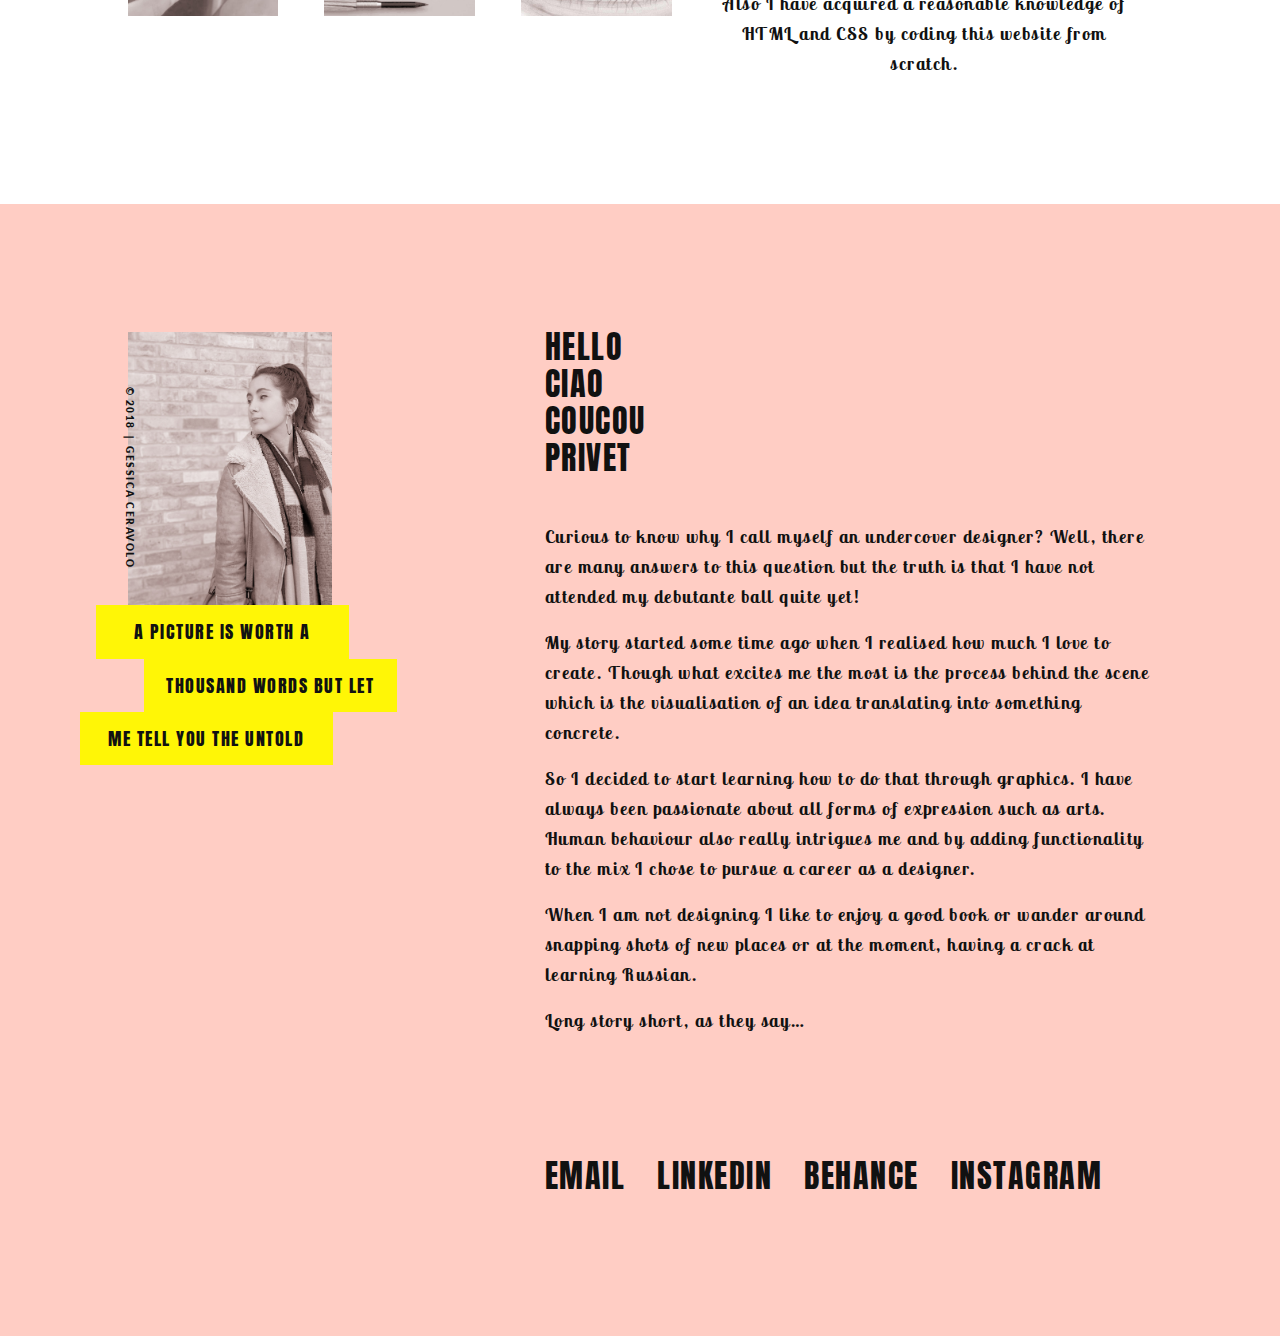
==== commit c8f379f3: "Updates" ====
--- a/index.html
+++ b/index.html
@@ -1 +1,5 @@
-<!DOCTYPE html><html><head><meta charset="utf-8"><meta http-equiv="x-ua-compatible" content="ie=edge"><meta name="description" content=""><meta name="viewport" content="width=device-width,initial-scale=1,shrink-to-fit=no"><title>Gessica Ceravolo &#9787 graphic designer</title><link rel="stylesheet" href="/stylesheets/app-f918edf6c4.css"><link href="https://fonts.googleapis.com/css?family=Anton|Lato|Lobster+Two" rel="stylesheet"><link rel="apple-touch-icon-precomposed" sizes="57x57" href="/apple-touch-icon-57x57.png"><link rel="apple-touch-icon-precomposed" sizes="114x114" href="/apple-touch-icon-114x114.png"><link rel="apple-touch-icon-precomposed" sizes="72x72" href="/apple-touch-icon-72x72.png"><link rel="apple-touch-icon-precomposed" sizes="144x144" href="/apple-touch-icon-144x144.png"><link rel="apple-touch-icon-precomposed" sizes="60x60" href="apple-touch-icon-60x60.png"><link rel="apple-touch-icon-precomposed" sizes="120x120" href="/apple-touch-icon-120x120.png"><link rel="apple-touch-icon-precomposed" sizes="76x76" href="/apple-touch-icon-76x76.png"><link rel="apple-touch-icon-precomposed" sizes="152x152" href="/apple-touch-icon-152x152.png"><link rel="icon" type="image/png" href="/favicon-196x196.png" sizes="196x196"><link rel="icon" type="image/png" href="/favicon-96x96.png" sizes="96x96"><link rel="icon" type="image/png" href="/favicon-32x32.png" sizes="32x32"><link rel="icon" type="image/png" href="/favicon-16x16.png" sizes="16x16"><link rel="icon" type="image/png" href="/favicon-128.png" sizes="128x128"><meta name="application-name" content="&nbsp;"><meta name="msapplication-TileColor" content="#FFFFFF"><meta name="msapplication-TileImage" content="/mstile-144x144.png"><meta name="msapplication-square70x70logo" content="/mstile-70x70.png"><meta name="msapplication-square150x150logo" content="/mstile-150x150.png"><meta name="msapplication-wide310x150logo" content="/mstile-310x150.png"><meta name="msapplication-square310x310logo" content="/mstile-310x310.png"><!-- Generate using http://realfavicongenerator.net/ --></head><body class="main"><section class="home" id="home"><!-- id home set for linking purposes --><div id="home-wrapper" class="clearfix"><div id="slideshow"><div id="question" class="mySlides"><img class="desktop" src="/images/home/web-question-bg-22d805c8a4.jpg" alt=""> <img class="mobile" src="/images/home/mobile-question-bg-b9d911a341.jpg" alt=""> <img src="/images/home/question-mark-6af766c038.png" alt="three question marks"></div><div id="thinking" class="mySlides"><img class="desktop" src="/images/home/web-thinking-bg-d81cbacc9e.jpg" alt=""> <img class="mobile" src="/images/home/mobile-thinking-bg-6ec736a48c.jpg" alt=""> <img src="/images/home/thinking-cloud-592a1dd858.png" alt="thinking cloud"></div><div id="idea" class="mySlides"><img class="desktop" src="/images/home/web-idea-bg-09d244ded6.jpg" alt=""> <img class="mobile" src="/images/home/mobile-idea-bg-1205fb4cb8.jpg" alt=""> <img src="/images/home/light-bulb-71dfa849fd.png" alt="light bulb indicating a new idea"></div></div><div class="menu"><div class="menu-trigger"><div></div><div></div><div></div></div><nav class="navigation"><a href="/">home</a> <a href="/#work">work</a> <a href="/#about">about</a></nav></div><nav class="main-nav"><div id="top"><a href="/">home</a></div><div id="middle"><a href="/#work">work</a></div><div id="bottom"><a href="/#about">about</a></div></nav><section class="intro"><div><h2>i am</h2></div><section class="cap"><h1>gessica</h1><h1>ceravolo</h1></section><h3>a designer undercover</h3></section></div></section><section class="work" id="work"><!-- id work set for linking purposes --><div id="work-wrapper" class="clearfix"><ul class="portfolio clearfix"><li><img src="/images/portfolio/logo-design-70c0a89c13.jpg" alt=""> <a href="/logo-design"><span class="bottom-left"><h3>logo design</h3><h5>- logo design -</h5></span></a></li><li><img src="/images/portfolio/playing-with-fonts-e28d16754d.jpg" alt=""> <a href="/poster-design#playing-with-fonts"><span class="top-left"><h3>playing with fonts</h3><h5>- poster design -</h5></span></a></li><li><img src="/images/portfolio/vector-portraits-8c80a38ed6.jpg" alt=""> <a href="/product-design#vector-portraits"><span class="bottom-left"><h3>vector portraits</h3><h5>- product design -</h5></span></a></li><li><img src="/images/portfolio/on-the-mirror-ba95bd774f.jpg" alt=""> <a href="/digital-painting"><span class="bottom-right"><h3>digital painting</h3><h5>- digital painting -</h5></span></a></li><li><img src="/images/portfolio/book-cover-designs-5b7d5da654.jpg" alt=""> <a href="/product-design#book-cover-designs"><span class="top-right"><h3>book cover designs</h3><h5>- product design -</h5></span></a></li><li><img src="/images/portfolio/london-fashion-week-44095df25d.jpg" alt=""> <a href="/poster-design#london-fashion-week"><span class="bottom-right"><h3>london fashion week</h3><h5>- poster design -</h5></span></a></li><li><img src="/images/portfolio/oyster-card-wallet-ba4801d3fd.jpg" alt=""> <a href="/product-design#oyster-card-wallet"><span class="bottom-left"><h3>oyster card wallet</h3><h5>- product design -</h5></span></a></li><li><img src="/images/portfolio/guessica-f0b172ad95.jpg" alt=""> <a href="/font-design"><span class="top-left"><h3>guessica</h3><h5>- font design -</h5></span></a></li><li><img src="/images/portfolio/a-bunch-of-eyes-7e8fb7d162.jpg" alt=""> <a href="/digital-drawing"><span class="bottom-left"><h3>a bunch of eyes</h3><h5>- digital drawing -</h5></span></a></li></ul><section><h1>how we do it<br>is what we are</h1><p>This is a collection of some design projects I worked on. These represent the way I think in order to solve a problem, my enthusiasm for continuously learning and simply put, they illustrate the production of a concept.</p><p>I am a self-taught graphic designer. I have been improving my skill set by taking various courses online such as from Treehouse, Tuts Plus and earlier this year I attended a short programme of study at WAES college in London. I am proficient in using Adobe Creative Cloud software: Photoshop, Indesign and especially Illustrator.</p><p>Also I acquired a reasonable knowledge of HTML and CSS by coding this website from scratch.</p></section></div></section><section class="about" id="about"><!-- id about set for linking purposes --><div id="about-wrapper" class="clearfix"><section class="about-photo"><div class="copyright"><p>&copy; 2018 &#10072 Gessica Ceravolo</p></div><img src="/images/about/web-away-green-d6fcdbb979.jpg" alt=""><div class="top caption"><h3>a picture is worth a</h3></div><div class="middle caption"><h3>thousand words but let</h3></div><div class="bottom caption"><h3>me tell you the untold</h3></div></section><section class="about-words"><h1>hello<br>ciao<br>coucou<br>privet</h1><p>Curious to know why I call myself an undercover designer? Well, there are many answers to this question but the truth is that I have not attended my debutante ball quite yet!</p><p>My story started some time ago when I realised how much I love to create. Though what excites me the most is the process behind the scene which is the visualisation of an idea translating into something concrete.</p><p>So I decided to start learning how to do that through graphics. I have always been passionate about all forms of expression such as arts. Human behaviour also really intrigues me and by adding functionality to the mix I chose to pursue a career as a designer.</p><p>When I am not designing I like to enjoy a good book or wander around snapping shots of new places or at the moment, having a crack at learning Russian.</p><p>Long story short, as they say…</p><nav class="social"><div><a href="mailto:gessica.ceravolo@gmail.com">email</a></div><div><a href="https://www.linkedin.com/in/gessicaceravolodesigner">linkedin</a></div><div><a href="https://www.behance.net/gscwordd6a2">behance</a></div><div><a href="https://www.instagram.com/gscword/?hl=en">instagram</a></div></nav></section></div></section><script src="/javascripts/app-6fdd6cdd7a863980185c.js"></script></body></html>+<!DOCTYPE html><html><head><!-- Global site tag (gtag.js) - Google Analytics --><script async src="https://www.googletagmanager.com/gtag/js?id=UA-130040191-1"></script><script>window.dataLayer = window.dataLayer || [];
+      function gtag(){dataLayer.push(arguments);}
+      gtag('js', new Date());
+
+      gtag('config', 'UA-130040191-1');</script><meta charset="utf-8"><meta http-equiv="x-ua-compatible" content="ie=edge"><meta name="description" content=""><meta name="viewport" content="width=device-width,initial-scale=1,shrink-to-fit=no"><title>Gessica Ceravolo &#9787 graphic designer</title><link rel="stylesheet" href="/stylesheets/app-f918edf6c4.css"><link href="https://fonts.googleapis.com/css?family=Anton|Lato|Lobster+Two" rel="stylesheet"><link rel="apple-touch-icon-precomposed" sizes="57x57" href="/apple-touch-icon-57x57.png"><link rel="apple-touch-icon-precomposed" sizes="114x114" href="/apple-touch-icon-114x114.png"><link rel="apple-touch-icon-precomposed" sizes="72x72" href="/apple-touch-icon-72x72.png"><link rel="apple-touch-icon-precomposed" sizes="144x144" href="/apple-touch-icon-144x144.png"><link rel="apple-touch-icon-precomposed" sizes="60x60" href="apple-touch-icon-60x60.png"><link rel="apple-touch-icon-precomposed" sizes="120x120" href="/apple-touch-icon-120x120.png"><link rel="apple-touch-icon-precomposed" sizes="76x76" href="/apple-touch-icon-76x76.png"><link rel="apple-touch-icon-precomposed" sizes="152x152" href="/apple-touch-icon-152x152.png"><link rel="icon" type="image/png" href="/favicon-196x196.png" sizes="196x196"><link rel="icon" type="image/png" href="/favicon-96x96.png" sizes="96x96"><link rel="icon" type="image/png" href="/favicon-32x32.png" sizes="32x32"><link rel="icon" type="image/png" href="/favicon-16x16.png" sizes="16x16"><link rel="icon" type="image/png" href="/favicon-128.png" sizes="128x128"><meta name="application-name" content="&nbsp;"><meta name="msapplication-TileColor" content="#FFFFFF"><meta name="msapplication-TileImage" content="/mstile-144x144.png"><meta name="msapplication-square70x70logo" content="/mstile-70x70.png"><meta name="msapplication-square150x150logo" content="/mstile-150x150.png"><meta name="msapplication-wide310x150logo" content="/mstile-310x150.png"><meta name="msapplication-square310x310logo" content="/mstile-310x310.png"><!-- Generate using http://realfavicongenerator.net/ --></head><body class="main"><section class="home" id="home"><!-- id home set for linking purposes --><div id="home-wrapper" class="clearfix"><div id="slideshow"><div id="question" class="mySlides"><img class="desktop" src="/images/home/web-question-bg-22d805c8a4.jpg" alt=""> <img class="mobile" src="/images/home/mobile-question-bg-b9d911a341.jpg" alt=""> <img src="/images/home/question-mark-6af766c038.png" alt="three question marks"></div><div id="thinking" class="mySlides"><img class="desktop" src="/images/home/web-thinking-bg-d81cbacc9e.jpg" alt=""> <img class="mobile" src="/images/home/mobile-thinking-bg-6ec736a48c.jpg" alt=""> <img src="/images/home/thinking-cloud-592a1dd858.png" alt="thinking cloud"></div><div id="idea" class="mySlides"><img class="desktop" src="/images/home/web-idea-bg-09d244ded6.jpg" alt=""> <img class="mobile" src="/images/home/mobile-idea-bg-1205fb4cb8.jpg" alt=""> <img src="/images/home/light-bulb-71dfa849fd.png" alt="light bulb indicating a new idea"></div></div><div class="menu"><div class="menu-trigger"><div></div><div></div><div></div></div><nav class="navigation"><a href="/">home</a> <a href="/#work">work</a> <a href="/#about">about</a></nav></div><nav class="main-nav"><div id="top"><a href="/">home</a></div><div id="middle"><a href="/#work">work</a></div><div id="bottom"><a href="/#about">about</a></div></nav><section class="intro"><div><h2>i am</h2></div><section class="cap"><h1>gessica</h1><h1>ceravolo</h1></section><h3>a designer undercover</h3></section></div></section><section class="work" id="work"><!-- id work set for linking purposes --><div id="work-wrapper" class="clearfix"><ul class="portfolio clearfix"><li><img src="/images/portfolio/logo-design-70c0a89c13.jpg" alt=""> <a href="/logo-design"><span class="bottom-left"><h3>logo design</h3><h5>- logo design -</h5></span></a></li><li><img src="/images/portfolio/playing-with-fonts-e28d16754d.jpg" alt=""> <a href="/poster-design#playing-with-fonts"><span class="top-left"><h3>playing with fonts</h3><h5>- poster design -</h5></span></a></li><li><img src="/images/portfolio/vector-portraits-8c80a38ed6.jpg" alt=""> <a href="/product-design#vector-portraits"><span class="bottom-left"><h3>vector portraits</h3><h5>- product design -</h5></span></a></li><li><img src="/images/portfolio/on-the-mirror-ba95bd774f.jpg" alt=""> <a href="/digital-painting"><span class="bottom-right"><h3>digital painting</h3><h5>- digital painting -</h5></span></a></li><li><img src="/images/portfolio/book-cover-designs-5b7d5da654.jpg" alt=""> <a href="/product-design#book-cover-designs"><span class="top-right"><h3>book cover designs</h3><h5>- product design -</h5></span></a></li><li><img src="/images/portfolio/london-fashion-week-44095df25d.jpg" alt=""> <a href="/poster-design#london-fashion-week"><span class="bottom-right"><h3>london fashion week</h3><h5>- poster design -</h5></span></a></li><li><img src="/images/portfolio/oyster-card-wallet-ba4801d3fd.jpg" alt=""> <a href="/product-design#oyster-card-wallet"><span class="bottom-left"><h3>oyster card wallet</h3><h5>- product design -</h5></span></a></li><li><img src="/images/portfolio/guessica-f0b172ad95.jpg" alt=""> <a href="/font-design"><span class="top-left"><h3>guessica</h3><h5>- font design -</h5></span></a></li><li><img src="/images/portfolio/a-bunch-of-eyes-7e8fb7d162.jpg" alt=""> <a href="/digital-drawing"><span class="bottom-left"><h3>a bunch of eyes</h3><h5>- digital drawing -</h5></span></a></li></ul><section><h1>how we do it<br>is what we are</h1><p>This is a collection of some design projects I have worked on. These represent the way I think in order to solve a problem, my enthusiasm for continuously learning and simply put, they illustrate the production of a concept.</p><p>I am a self-taught graphic designer. I have been improving my skill set by taking various courses online such as from Treehouse, Tuts Plus and earlier this year I attended a short programme of study at WAES college in London. I am proficient in using Adobe Creative Cloud software: Photoshop, Indesign and especially Illustrator.</p><p>Also I have acquired a reasonable knowledge of HTML and CSS by coding this website from scratch.</p></section></div></section><section class="about" id="about"><!-- id about set for linking purposes --><div id="about-wrapper" class="clearfix"><section class="about-photo"><div class="copyright"><p>&copy; 2018 &#10072 Gessica Ceravolo</p></div><img src="/images/about/web-away-green-d6fcdbb979.jpg" alt=""><div class="top caption"><h3>a picture is worth a</h3></div><div class="middle caption"><h3>thousand words but let</h3></div><div class="bottom caption"><h3>me tell you the untold</h3></div></section><section class="about-words"><h1>hello<br>ciao<br>coucou<br>privet</h1><p>Curious to know why I call myself an undercover designer? Well, there are many answers to this question but the truth is that I have not attended my debutante ball quite yet!</p><p>My story started some time ago when I realised how much I love to create. Though what excites me the most is the process behind the scene which is the visualisation of an idea translating into something concrete.</p><p>So I decided to start learning how to do that through graphics. I have always been passionate about all forms of expression such as arts. Human behaviour also really intrigues me and by adding functionality to the mix I chose to pursue a career as a designer.</p><p>When I am not designing I like to enjoy a good book or wander around snapping shots of new places or at the moment, having a crack at learning Russian.</p><p>Long story short, as they say…</p><nav class="social"><div><a href="mailto:gessica.ceravolo@gmail.com">email</a></div><div><a href="https://www.linkedin.com/in/gessicaceravolodesigner">linkedin</a></div><div><a href="https://www.behance.net/gscwordd6a2">behance</a></div><div><a href="https://www.instagram.com/gscword/?hl=en">instagram</a></div></nav></section></div></section><script src="/javascripts/app-6fdd6cdd7a863980185c.js"></script></body></html>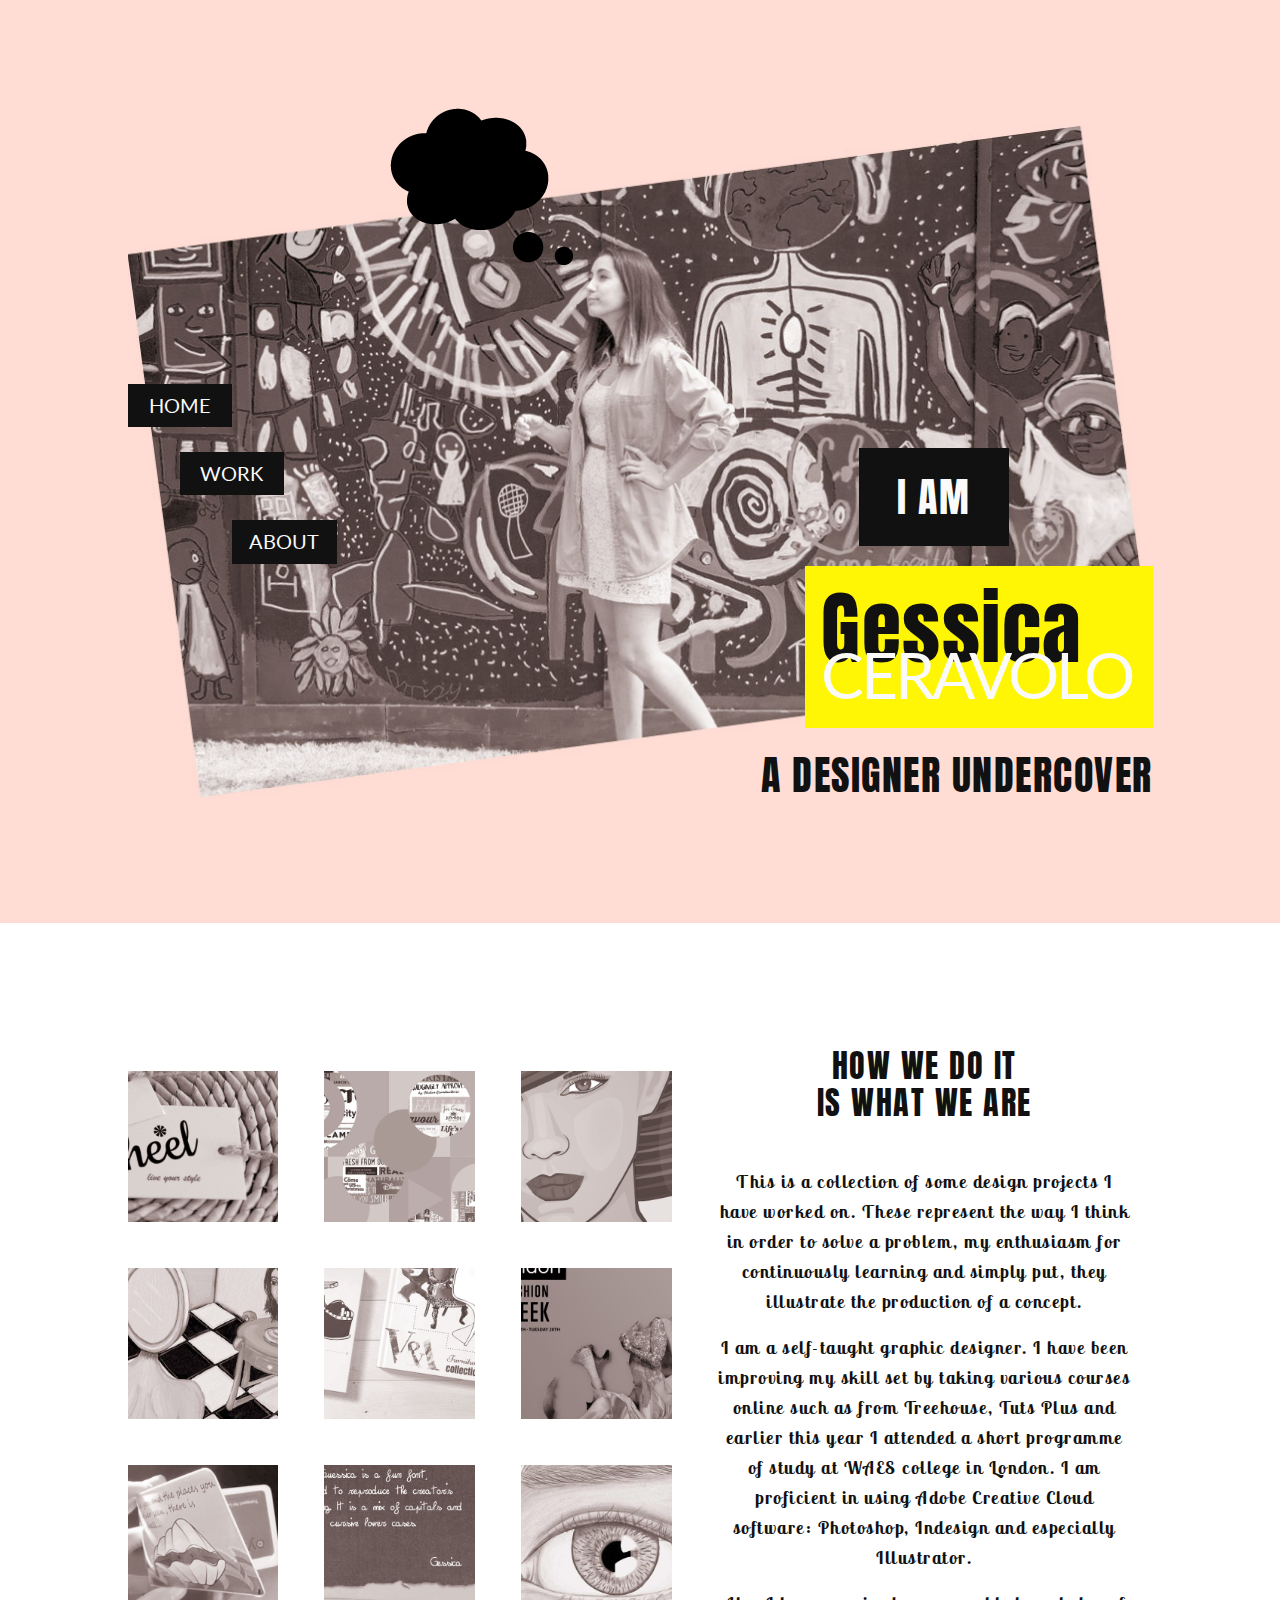
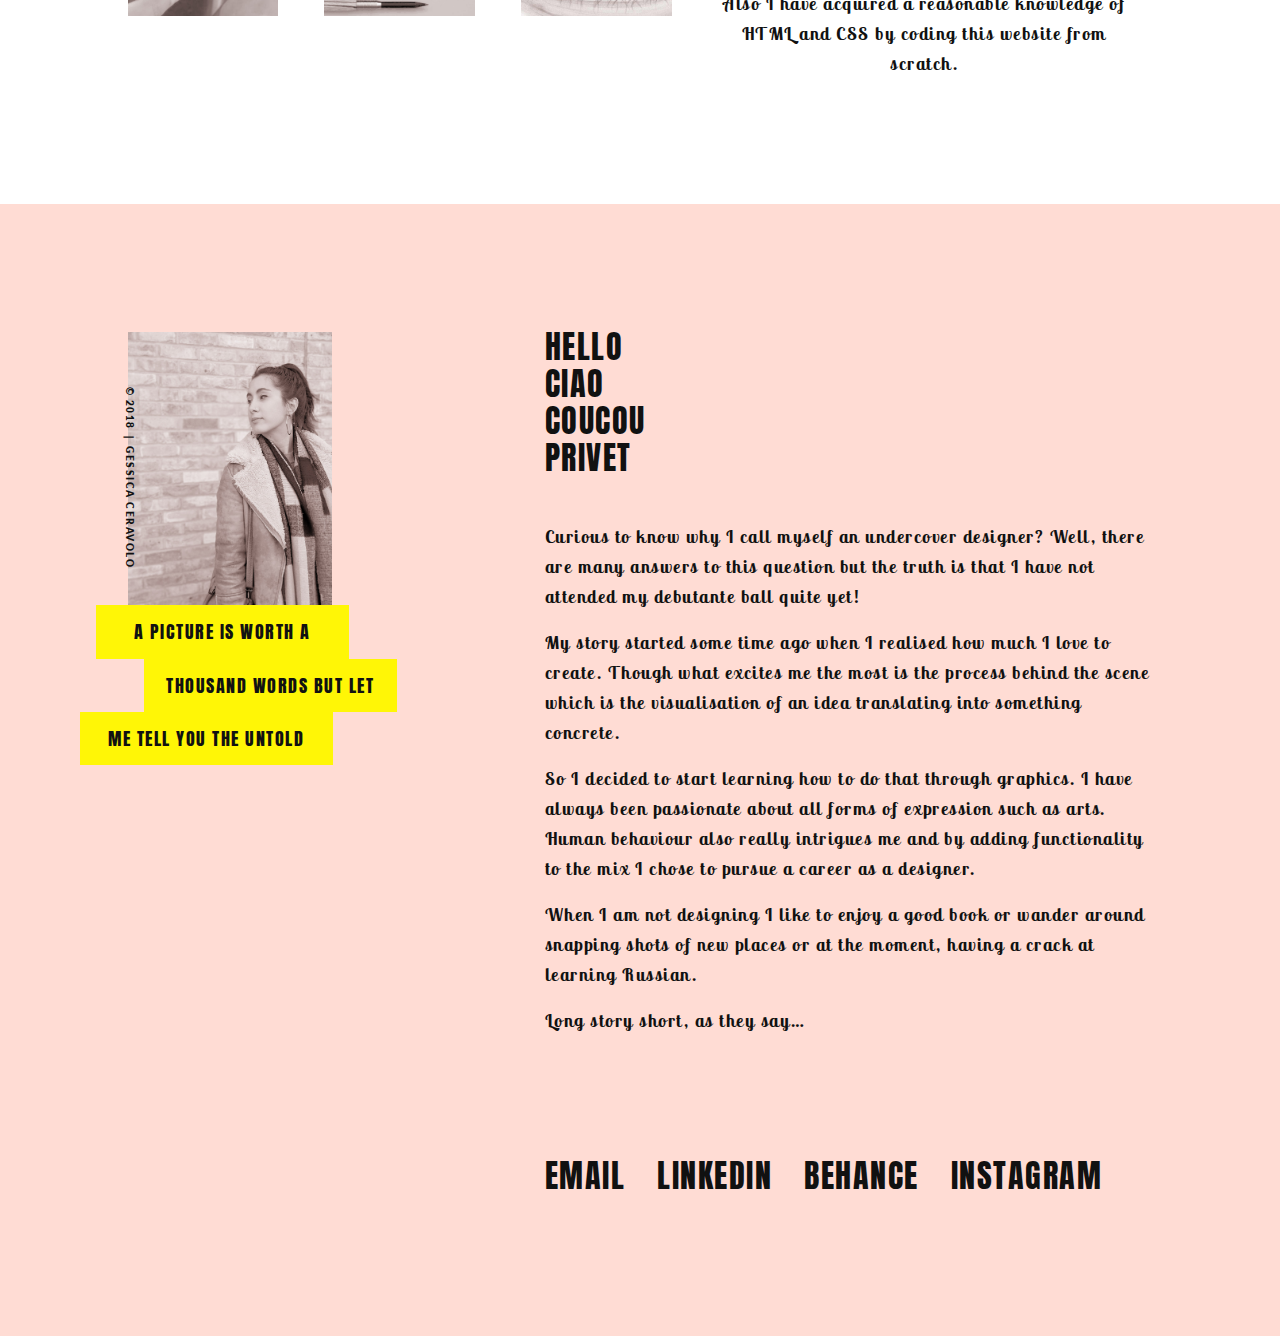
==== commit 0e843a1d: "Updates" ====
--- a/index.html
+++ b/index.html
@@ -2,4 +2,4 @@
       function gtag(){dataLayer.push(arguments);}
       gtag('js', new Date());
 
-      gtag('config', 'UA-130040191-1');</script><meta charset="utf-8"><meta http-equiv="x-ua-compatible" content="ie=edge"><meta name="description" content=""><meta name="viewport" content="width=device-width,initial-scale=1,shrink-to-fit=no"><title>Gessica Ceravolo &#9787 graphic designer</title><link rel="stylesheet" href="/stylesheets/app-f918edf6c4.css"><link href="https://fonts.googleapis.com/css?family=Anton|Lato|Lobster+Two" rel="stylesheet"><link rel="apple-touch-icon-precomposed" sizes="57x57" href="/apple-touch-icon-57x57.png"><link rel="apple-touch-icon-precomposed" sizes="114x114" href="/apple-touch-icon-114x114.png"><link rel="apple-touch-icon-precomposed" sizes="72x72" href="/apple-touch-icon-72x72.png"><link rel="apple-touch-icon-precomposed" sizes="144x144" href="/apple-touch-icon-144x144.png"><link rel="apple-touch-icon-precomposed" sizes="60x60" href="apple-touch-icon-60x60.png"><link rel="apple-touch-icon-precomposed" sizes="120x120" href="/apple-touch-icon-120x120.png"><link rel="apple-touch-icon-precomposed" sizes="76x76" href="/apple-touch-icon-76x76.png"><link rel="apple-touch-icon-precomposed" sizes="152x152" href="/apple-touch-icon-152x152.png"><link rel="icon" type="image/png" href="/favicon-196x196.png" sizes="196x196"><link rel="icon" type="image/png" href="/favicon-96x96.png" sizes="96x96"><link rel="icon" type="image/png" href="/favicon-32x32.png" sizes="32x32"><link rel="icon" type="image/png" href="/favicon-16x16.png" sizes="16x16"><link rel="icon" type="image/png" href="/favicon-128.png" sizes="128x128"><meta name="application-name" content="&nbsp;"><meta name="msapplication-TileColor" content="#FFFFFF"><meta name="msapplication-TileImage" content="/mstile-144x144.png"><meta name="msapplication-square70x70logo" content="/mstile-70x70.png"><meta name="msapplication-square150x150logo" content="/mstile-150x150.png"><meta name="msapplication-wide310x150logo" content="/mstile-310x150.png"><meta name="msapplication-square310x310logo" content="/mstile-310x310.png"><!-- Generate using http://realfavicongenerator.net/ --></head><body class="main"><section class="home" id="home"><!-- id home set for linking purposes --><div id="home-wrapper" class="clearfix"><div id="slideshow"><div id="question" class="mySlides"><img class="desktop" src="/images/home/web-question-bg-22d805c8a4.jpg" alt=""> <img class="mobile" src="/images/home/mobile-question-bg-b9d911a341.jpg" alt=""> <img src="/images/home/question-mark-6af766c038.png" alt="three question marks"></div><div id="thinking" class="mySlides"><img class="desktop" src="/images/home/web-thinking-bg-d81cbacc9e.jpg" alt=""> <img class="mobile" src="/images/home/mobile-thinking-bg-6ec736a48c.jpg" alt=""> <img src="/images/home/thinking-cloud-592a1dd858.png" alt="thinking cloud"></div><div id="idea" class="mySlides"><img class="desktop" src="/images/home/web-idea-bg-09d244ded6.jpg" alt=""> <img class="mobile" src="/images/home/mobile-idea-bg-1205fb4cb8.jpg" alt=""> <img src="/images/home/light-bulb-71dfa849fd.png" alt="light bulb indicating a new idea"></div></div><div class="menu"><div class="menu-trigger"><div></div><div></div><div></div></div><nav class="navigation"><a href="/">home</a> <a href="/#work">work</a> <a href="/#about">about</a></nav></div><nav class="main-nav"><div id="top"><a href="/">home</a></div><div id="middle"><a href="/#work">work</a></div><div id="bottom"><a href="/#about">about</a></div></nav><section class="intro"><div><h2>i am</h2></div><section class="cap"><h1>gessica</h1><h1>ceravolo</h1></section><h3>a designer undercover</h3></section></div></section><section class="work" id="work"><!-- id work set for linking purposes --><div id="work-wrapper" class="clearfix"><ul class="portfolio clearfix"><li><img src="/images/portfolio/logo-design-70c0a89c13.jpg" alt=""> <a href="/logo-design"><span class="bottom-left"><h3>logo design</h3><h5>- logo design -</h5></span></a></li><li><img src="/images/portfolio/playing-with-fonts-e28d16754d.jpg" alt=""> <a href="/poster-design#playing-with-fonts"><span class="top-left"><h3>playing with fonts</h3><h5>- poster design -</h5></span></a></li><li><img src="/images/portfolio/vector-portraits-8c80a38ed6.jpg" alt=""> <a href="/product-design#vector-portraits"><span class="bottom-left"><h3>vector portraits</h3><h5>- product design -</h5></span></a></li><li><img src="/images/portfolio/on-the-mirror-ba95bd774f.jpg" alt=""> <a href="/digital-painting"><span class="bottom-right"><h3>digital painting</h3><h5>- digital painting -</h5></span></a></li><li><img src="/images/portfolio/book-cover-designs-5b7d5da654.jpg" alt=""> <a href="/product-design#book-cover-designs"><span class="top-right"><h3>book cover designs</h3><h5>- product design -</h5></span></a></li><li><img src="/images/portfolio/london-fashion-week-44095df25d.jpg" alt=""> <a href="/poster-design#london-fashion-week"><span class="bottom-right"><h3>london fashion week</h3><h5>- poster design -</h5></span></a></li><li><img src="/images/portfolio/oyster-card-wallet-ba4801d3fd.jpg" alt=""> <a href="/product-design#oyster-card-wallet"><span class="bottom-left"><h3>oyster card wallet</h3><h5>- product design -</h5></span></a></li><li><img src="/images/portfolio/guessica-f0b172ad95.jpg" alt=""> <a href="/font-design"><span class="top-left"><h3>guessica</h3><h5>- font design -</h5></span></a></li><li><img src="/images/portfolio/a-bunch-of-eyes-7e8fb7d162.jpg" alt=""> <a href="/digital-drawing"><span class="bottom-left"><h3>a bunch of eyes</h3><h5>- digital drawing -</h5></span></a></li></ul><section><h1>how we do it<br>is what we are</h1><p>This is a collection of some design projects I have worked on. These represent the way I think in order to solve a problem, my enthusiasm for continuously learning and simply put, they illustrate the production of a concept.</p><p>I am a self-taught graphic designer. I have been improving my skill set by taking various courses online such as from Treehouse, Tuts Plus and earlier this year I attended a short programme of study at WAES college in London. I am proficient in using Adobe Creative Cloud software: Photoshop, Indesign and especially Illustrator.</p><p>Also I have acquired a reasonable knowledge of HTML and CSS by coding this website from scratch.</p></section></div></section><section class="about" id="about"><!-- id about set for linking purposes --><div id="about-wrapper" class="clearfix"><section class="about-photo"><div class="copyright"><p>&copy; 2018 &#10072 Gessica Ceravolo</p></div><img src="/images/about/web-away-green-d6fcdbb979.jpg" alt=""><div class="top caption"><h3>a picture is worth a</h3></div><div class="middle caption"><h3>thousand words but let</h3></div><div class="bottom caption"><h3>me tell you the untold</h3></div></section><section class="about-words"><h1>hello<br>ciao<br>coucou<br>privet</h1><p>Curious to know why I call myself an undercover designer? Well, there are many answers to this question but the truth is that I have not attended my debutante ball quite yet!</p><p>My story started some time ago when I realised how much I love to create. Though what excites me the most is the process behind the scene which is the visualisation of an idea translating into something concrete.</p><p>So I decided to start learning how to do that through graphics. I have always been passionate about all forms of expression such as arts. Human behaviour also really intrigues me and by adding functionality to the mix I chose to pursue a career as a designer.</p><p>When I am not designing I like to enjoy a good book or wander around snapping shots of new places or at the moment, having a crack at learning Russian.</p><p>Long story short, as they say…</p><nav class="social"><div><a href="mailto:gessica.ceravolo@gmail.com">email</a></div><div><a href="https://www.linkedin.com/in/gessicaceravolodesigner">linkedin</a></div><div><a href="https://www.behance.net/gscwordd6a2">behance</a></div><div><a href="https://www.instagram.com/gscword/?hl=en">instagram</a></div></nav></section></div></section><script src="/javascripts/app-6fdd6cdd7a863980185c.js"></script></body></html>+      gtag('config', 'UA-130040191-1');</script><meta charset="utf-8"><meta http-equiv="x-ua-compatible" content="ie=edge"><meta name="description" content=""><meta name="viewport" content="width=device-width,initial-scale=1,shrink-to-fit=no"><title>Gessica Ceravolo &#9995 graphic designer</title><link rel="stylesheet" href="/stylesheets/app-beb6d3766a.css"><link href="https://fonts.googleapis.com/css?family=Anton|Lato|Lobster+Two" rel="stylesheet"><link rel="apple-touch-icon-precomposed" sizes="57x57" href="/apple-touch-icon-57x57.png"><link rel="apple-touch-icon-precomposed" sizes="114x114" href="/apple-touch-icon-114x114.png"><link rel="apple-touch-icon-precomposed" sizes="72x72" href="/apple-touch-icon-72x72.png"><link rel="apple-touch-icon-precomposed" sizes="144x144" href="/apple-touch-icon-144x144.png"><link rel="apple-touch-icon-precomposed" sizes="60x60" href="apple-touch-icon-60x60.png"><link rel="apple-touch-icon-precomposed" sizes="120x120" href="/apple-touch-icon-120x120.png"><link rel="apple-touch-icon-precomposed" sizes="76x76" href="/apple-touch-icon-76x76.png"><link rel="apple-touch-icon-precomposed" sizes="152x152" href="/apple-touch-icon-152x152.png"><link rel="icon" type="image/png" href="/favicon-196x196.png" sizes="196x196"><link rel="icon" type="image/png" href="/favicon-96x96.png" sizes="96x96"><link rel="icon" type="image/png" href="/favicon-32x32.png" sizes="32x32"><link rel="icon" type="image/png" href="/favicon-16x16.png" sizes="16x16"><link rel="icon" type="image/png" href="/favicon-128.png" sizes="128x128"><meta name="application-name" content="&nbsp;"><meta name="msapplication-TileColor" content="#FFFFFF"><meta name="msapplication-TileImage" content="/mstile-144x144.png"><meta name="msapplication-square70x70logo" content="/mstile-70x70.png"><meta name="msapplication-square150x150logo" content="/mstile-150x150.png"><meta name="msapplication-wide310x150logo" content="/mstile-310x150.png"><meta name="msapplication-square310x310logo" content="/mstile-310x310.png"><!-- Generate using http://realfavicongenerator.net/ --></head><body class="main"><section class="home" id="home"><!-- id home set for linking purposes --><div id="home-wrapper" class="clearfix"><div id="slideshow"><div id="question" class="mySlides"><img class="desktop" src="/images/home/web-question-bg-3d9bb2c4ac.jpg" alt=""> <img class="mobile" src="/images/home/mobile-question-bg-34e47417a5.jpg" alt=""> <img src="/images/home/question-mark-6af766c038.png" alt="three question marks"></div><div id="thinking" class="mySlides"><img class="desktop" src="/images/home/web-thinking-bg-da3d26029e.jpg" alt=""> <img class="mobile" src="/images/home/mobile-thinking-bg-5476e1c08b.jpg" alt=""> <img src="/images/home/thinking-cloud-592a1dd858.png" alt="thinking cloud"></div><div id="idea" class="mySlides"><img class="desktop" src="/images/home/web-idea-bg-7e0a251c24.jpg" alt=""> <img class="mobile" src="/images/home/mobile-idea-bg-9954a9985d.jpg" alt=""> <img src="/images/home/light-bulb-71dfa849fd.png" alt="light bulb indicating a new idea"></div></div><div class="menu"><div class="menu-trigger"><div></div><div></div><div></div></div><nav class="navigation"><a href="/">home</a> <a href="/#work">work</a> <a href="/#about">about</a></nav></div><nav class="main-nav"><div id="top"><a href="/">home</a></div><div id="middle"><a href="/#work">work</a></div><div id="bottom"><a href="/#about">about</a></div></nav><section class="intro"><div><h2>i am</h2></div><section class="cap"><h1>gessica</h1><h1>ceravolo</h1></section><h3>a designer undercover</h3></section></div></section><section class="work" id="work"><!-- id work set for linking purposes --><div id="work-wrapper" class="clearfix"><ul class="portfolio clearfix"><li><img src="/images/portfolio/logo-design-70c0a89c13.jpg" alt=""> <a href="/logo-design"><span class="bottom-left"><h3>logo design</h3><h5>- logo design -</h5></span></a></li><li><img src="/images/portfolio/playing-with-fonts-e28d16754d.jpg" alt=""> <a href="/poster-design#playing-with-fonts"><span class="top-left"><h3>playing with fonts</h3><h5>- poster design -</h5></span></a></li><li><img src="/images/portfolio/vector-portraits-8c80a38ed6.jpg" alt=""> <a href="/product-design#vector-portraits"><span class="bottom-left"><h3>vector portraits</h3><h5>- product design -</h5></span></a></li><li><img src="/images/portfolio/on-the-mirror-ba95bd774f.jpg" alt=""> <a href="/digital-painting"><span class="bottom-right"><h3>digital painting</h3><h5>- digital painting -</h5></span></a></li><li><img src="/images/portfolio/book-cover-designs-5b7d5da654.jpg" alt=""> <a href="/product-design#book-cover-designs"><span class="top-right"><h3>book cover designs</h3><h5>- product design -</h5></span></a></li><li><img src="/images/portfolio/london-fashion-week-44095df25d.jpg" alt=""> <a href="/poster-design#london-fashion-week"><span class="bottom-right"><h3>london fashion week</h3><h5>- poster design -</h5></span></a></li><li><img src="/images/portfolio/oyster-card-wallet-ba4801d3fd.jpg" alt=""> <a href="/product-design#oyster-card-wallet"><span class="bottom-left"><h3>oyster card wallet</h3><h5>- product design -</h5></span></a></li><li><img src="/images/portfolio/guessica-f0b172ad95.jpg" alt=""> <a href="/font-design"><span class="top-left"><h3>guessica</h3><h5>- font design -</h5></span></a></li><li><img src="/images/portfolio/a-bunch-of-eyes-7e8fb7d162.jpg" alt=""> <a href="/digital-drawing"><span class="bottom-left"><h3>a bunch of eyes</h3><h5>- digital drawing -</h5></span></a></li></ul><section><h1>how we do it<br>is what we are</h1><p>This is a collection of some design projects I have worked on. These represent the way I think in order to solve a problem, my enthusiasm for continuously learning and simply put, they illustrate the production of a concept.</p><p>I am a self-taught graphic designer. I have been improving my skill set by taking various courses online such as from Treehouse, Tuts Plus and earlier this year I attended a short programme of study at WAES college in London. I am proficient in using Adobe Creative Cloud software: Photoshop, Indesign and especially Illustrator.</p><p>Also I have acquired a reasonable knowledge of HTML and CSS by coding this website from scratch.</p></section></div></section><section class="about" id="about"><!-- id about set for linking purposes --><div id="about-wrapper" class="clearfix"><section class="about-photo"><div class="copyright"><p>&copy; 2018 &#10072 Gessica Ceravolo</p></div><img src="/images/about/web-away-green-d6fcdbb979.jpg" alt=""><div class="top caption"><h3>a picture is worth a</h3></div><div class="middle caption"><h3>thousand words but let</h3></div><div class="bottom caption"><h3>me tell you the untold</h3></div></section><section class="about-words"><h1>hello<br>ciao<br>coucou<br>privet</h1><p>Curious to know why I call myself an undercover designer? Well, there are many answers to this question but the truth is that I have not attended my debutante ball quite yet!</p><p>My story started some time ago when I realised how much I love to create. Though what excites me the most is the process behind the scene which is the visualisation of an idea translating into something concrete.</p><p>So I decided to start learning how to do that through graphics. I have always been passionate about all forms of expression such as arts. Human behaviour also really intrigues me and by adding functionality to the mix I chose to pursue a career as a designer.</p><p>When I am not designing I like to enjoy a good book or wander around snapping shots of new places or at the moment, having a crack at learning Russian.</p><p>Long story short, as they say…</p><nav class="social"><div><a href="mailto:gessica.ceravolo@gmail.com">email</a></div><div><a href="https://www.linkedin.com/in/gessicaceravolodesigner">linkedin</a></div><div><a href="https://www.behance.net/gscwordd6a2">behance</a></div><div><a href="https://www.instagram.com/gscword/?hl=en">instagram</a></div></nav></section></div></section><script src="/javascripts/app-6fdd6cdd7a863980185c.js"></script></body></html>--- a/stylesheets/app-beb6d3766a.css
+++ b/stylesheets/app-beb6d3766a.css
@@ -0,0 +1 @@
+/*! normalize.css v8.0.0 | MIT License | github.com/necolas/normalize.css */html{line-height:1.15;-webkit-text-size-adjust:100%}body{margin:0}h1{font-size:2em;margin:.67em 0}hr{box-sizing:content-box;height:0;overflow:visible}pre{font-family:monospace,monospace;font-size:1em}a{background-color:transparent}abbr[title]{border-bottom:none;text-decoration:underline;text-decoration:underline dotted}b,strong{font-weight:bolder}code,kbd,samp{font-family:monospace,monospace;font-size:1em}small{font-size:80%}sub,sup{font-size:75%;line-height:0;position:relative;vertical-align:baseline}sub{bottom:-.25em}sup{top:-.5em}img{border-style:none}button,input,optgroup,select,textarea{font-family:inherit;font-size:100%;line-height:1.15;margin:0}button,input{overflow:visible}button,select{text-transform:none}[type=button],[type=reset],[type=submit],button{-webkit-appearance:button}[type=button]::-moz-focus-inner,[type=reset]::-moz-focus-inner,[type=submit]::-moz-focus-inner,button::-moz-focus-inner{border-style:none;padding:0}[type=button]:-moz-focusring,[type=reset]:-moz-focusring,[type=submit]:-moz-focusring,button:-moz-focusring{outline:1px dotted ButtonText}fieldset{padding:.35em .75em .625em}legend{box-sizing:border-box;color:inherit;display:table;max-width:100%;padding:0;white-space:normal}progress{vertical-align:baseline}textarea{overflow:auto}[type=checkbox],[type=radio]{box-sizing:border-box;padding:0}[type=number]::-webkit-inner-spin-button,[type=number]::-webkit-outer-spin-button{height:auto}[type=search]{-webkit-appearance:textfield;outline-offset:-2px}[type=search]::-webkit-search-decoration{-webkit-appearance:none}::-webkit-file-upload-button{-webkit-appearance:button;font:inherit}details{display:block}summary{display:list-item}[hidden],template{display:none}.swiper-container{margin:0 auto;position:relative;overflow:hidden;list-style:none;padding:0;z-index:1}.swiper-container-no-flexbox .swiper-slide{float:left}.swiper-container-vertical>.swiper-wrapper{-ms-flex-direction:column;flex-direction:column}.swiper-wrapper{position:relative;width:100%;height:100%;z-index:1;display:-ms-flexbox;display:flex;transition-property:transform;box-sizing:content-box}.swiper-container-android .swiper-slide,.swiper-wrapper{transform:translateZ(0)}.swiper-container-multirow>.swiper-wrapper{-ms-flex-wrap:wrap;flex-wrap:wrap}.swiper-container-free-mode>.swiper-wrapper{transition-timing-function:ease-out;margin:0 auto}.swiper-slide{-ms-flex-negative:0;flex-shrink:0;width:100%;height:100%;position:relative;transition-property:transform}.swiper-slide-invisible-blank{visibility:hidden}.swiper-container-autoheight,.swiper-container-autoheight .swiper-slide{height:auto}.swiper-container-autoheight .swiper-wrapper{-ms-flex-align:start;align-items:flex-start;transition-property:transform,height}.swiper-container-3d{perspective:1200px}.swiper-container-3d .swiper-cube-shadow,.swiper-container-3d .swiper-slide,.swiper-container-3d .swiper-slide-shadow-bottom,.swiper-container-3d .swiper-slide-shadow-left,.swiper-container-3d .swiper-slide-shadow-right,.swiper-container-3d .swiper-slide-shadow-top,.swiper-container-3d .swiper-wrapper{transform-style:preserve-3d}.swiper-container-3d .swiper-slide-shadow-bottom,.swiper-container-3d .swiper-slide-shadow-left,.swiper-container-3d .swiper-slide-shadow-right,.swiper-container-3d .swiper-slide-shadow-top{position:absolute;left:0;top:0;width:100%;height:100%;pointer-events:none;z-index:10}.swiper-container-3d .swiper-slide-shadow-left{background-image:linear-gradient(270deg,rgba(0,0,0,.5),transparent)}.swiper-container-3d .swiper-slide-shadow-right{background-image:linear-gradient(90deg,rgba(0,0,0,.5),transparent)}.swiper-container-3d .swiper-slide-shadow-top{background-image:linear-gradient(0deg,rgba(0,0,0,.5),transparent)}.swiper-container-3d .swiper-slide-shadow-bottom{background-image:linear-gradient(180deg,rgba(0,0,0,.5),transparent)}.swiper-container-wp8-horizontal,.swiper-container-wp8-horizontal>.swiper-wrapper{-ms-touch-action:pan-y;touch-action:pan-y}.swiper-container-wp8-vertical,.swiper-container-wp8-vertical>.swiper-wrapper{-ms-touch-action:pan-x;touch-action:pan-x}.swiper-button-next,.swiper-button-prev{position:absolute;top:50%;width:27px;height:44px;margin-top:-22px;z-index:10;cursor:pointer;background-size:27px 44px;background-position:50%;background-repeat:no-repeat}.swiper-button-next.swiper-button-disabled,.swiper-button-prev.swiper-button-disabled{opacity:.35;cursor:auto;pointer-events:none}.swiper-button-prev,.swiper-container-rtl .swiper-button-next{background-image:url("data:image/svg+xml;charset=utf-8,%3Csvg xmlns='http://www.w3.org/2000/svg' viewBox='0 0 27 44'%3E%3Cpath d='M0 22L22 0l2.1 2.1L4.2 22l19.9 19.9L22 44 0 22z' fill='%23007aff'/%3E%3C/svg%3E");left:10px;right:auto}.swiper-button-next,.swiper-container-rtl .swiper-button-prev{background-image:url("data:image/svg+xml;charset=utf-8,%3Csvg xmlns='http://www.w3.org/2000/svg' viewBox='0 0 27 44'%3E%3Cpath d='M27 22L5 44l-2.1-2.1L22.8 22 2.9 2.1 5 0l22 22z' fill='%23007aff'/%3E%3C/svg%3E");right:10px;left:auto}.swiper-button-prev.swiper-button-white,.swiper-container-rtl .swiper-button-next.swiper-button-white{background-image:url("data:image/svg+xml;charset=utf-8,%3Csvg xmlns='http://www.w3.org/2000/svg' viewBox='0 0 27 44'%3E%3Cpath d='M0 22L22 0l2.1 2.1L4.2 22l19.9 19.9L22 44 0 22z' fill='%23fff'/%3E%3C/svg%3E")}.swiper-button-next.swiper-button-white,.swiper-container-rtl .swiper-button-prev.swiper-button-white{background-image:url("data:image/svg+xml;charset=utf-8,%3Csvg xmlns='http://www.w3.org/2000/svg' viewBox='0 0 27 44'%3E%3Cpath d='M27 22L5 44l-2.1-2.1L22.8 22 2.9 2.1 5 0l22 22z' fill='%23fff'/%3E%3C/svg%3E")}.swiper-button-prev.swiper-button-black,.swiper-container-rtl .swiper-button-next.swiper-button-black{background-image:url("data:image/svg+xml;charset=utf-8,%3Csvg xmlns='http://www.w3.org/2000/svg' viewBox='0 0 27 44'%3E%3Cpath d='M0 22L22 0l2.1 2.1L4.2 22l19.9 19.9L22 44 0 22z'/%3E%3C/svg%3E")}.swiper-button-next.swiper-button-black,.swiper-container-rtl .swiper-button-prev.swiper-button-black{background-image:url("data:image/svg+xml;charset=utf-8,%3Csvg xmlns='http://www.w3.org/2000/svg' viewBox='0 0 27 44'%3E%3Cpath d='M27 22L5 44l-2.1-2.1L22.8 22 2.9 2.1 5 0l22 22z'/%3E%3C/svg%3E")}.swiper-button-lock{display:none}.swiper-pagination{position:absolute;text-align:center;transition:opacity .3s;transform:translateZ(0);z-index:10}.swiper-pagination.swiper-pagination-hidden{opacity:0}.swiper-container-horizontal>.swiper-pagination-bullets,.swiper-pagination-custom,.swiper-pagination-fraction{bottom:10px;left:0;width:100%}.swiper-pagination-bullets-dynamic{overflow:hidden;font-size:0}.swiper-pagination-bullets-dynamic .swiper-pagination-bullet{transform:scale(.33);position:relative}.swiper-pagination-bullets-dynamic .swiper-pagination-bullet-active,.swiper-pagination-bullets-dynamic .swiper-pagination-bullet-active-main{transform:scale(1)}.swiper-pagination-bullets-dynamic .swiper-pagination-bullet-active-prev{transform:scale(.66)}.swiper-pagination-bullets-dynamic .swiper-pagination-bullet-active-prev-prev{transform:scale(.33)}.swiper-pagination-bullets-dynamic .swiper-pagination-bullet-active-next{transform:scale(.66)}.swiper-pagination-bullets-dynamic .swiper-pagination-bullet-active-next-next{transform:scale(.33)}.swiper-pagination-bullet{width:8px;height:8px;display:inline-block;border-radius:100%;background:#000;opacity:.2}button.swiper-pagination-bullet{border:none;margin:0;padding:0;box-shadow:none;-webkit-appearance:none;-moz-appearance:none;appearance:none}.swiper-pagination-clickable .swiper-pagination-bullet{cursor:pointer}.swiper-pagination-bullet-active{opacity:1;background:#007aff}.swiper-container-vertical>.swiper-pagination-bullets{right:10px;top:50%;transform:translate3d(0,-50%,0)}.swiper-container-vertical>.swiper-pagination-bullets .swiper-pagination-bullet{margin:6px 0;display:block}.swiper-container-vertical>.swiper-pagination-bullets.swiper-pagination-bullets-dynamic{top:50%;transform:translateY(-50%);width:8px}.swiper-container-vertical>.swiper-pagination-bullets.swiper-pagination-bullets-dynamic .swiper-pagination-bullet{display:inline-block;transition:transform .2s,top .2s}.swiper-container-horizontal>.swiper-pagination-bullets .swiper-pagination-bullet{margin:0 4px}.swiper-container-horizontal>.swiper-pagination-bullets.swiper-pagination-bullets-dynamic{left:50%;transform:translateX(-50%);white-space:nowrap}.swiper-container-horizontal>.swiper-pagination-bullets.swiper-pagination-bullets-dynamic .swiper-pagination-bullet{transition:transform .2s,left .2s}.swiper-container-horizontal.swiper-container-rtl>.swiper-pagination-bullets-dynamic .swiper-pagination-bullet{transition:transform .2s,right .2s}.swiper-pagination-progressbar{background:rgba(0,0,0,.25);position:absolute}.swiper-pagination-progressbar .swiper-pagination-progressbar-fill{background:#007aff;position:absolute;left:0;top:0;width:100%;height:100%;transform:scale(0);transform-origin:left top}.swiper-container-rtl .swiper-pagination-progressbar .swiper-pagination-progressbar-fill{transform-origin:right top}.swiper-container-horizontal>.swiper-pagination-progressbar,.swiper-container-vertical>.swiper-pagination-progressbar.swiper-pagination-progressbar-opposite{width:100%;height:4px;left:0;top:0}.swiper-container-horizontal>.swiper-pagination-progressbar.swiper-pagination-progressbar-opposite,.swiper-container-vertical>.swiper-pagination-progressbar{width:4px;height:100%;left:0;top:0}.swiper-pagination-white .swiper-pagination-bullet-active{background:#fff}.swiper-pagination-progressbar.swiper-pagination-white{background:hsla(0,0%,100%,.25)}.swiper-pagination-progressbar.swiper-pagination-white .swiper-pagination-progressbar-fill{background:#fff}.swiper-pagination-black .swiper-pagination-bullet-active{background:#000}.swiper-pagination-progressbar.swiper-pagination-black{background:rgba(0,0,0,.25)}.swiper-pagination-progressbar.swiper-pagination-black .swiper-pagination-progressbar-fill{background:#000}.swiper-pagination-lock{display:none}.swiper-scrollbar{border-radius:10px;position:relative;-ms-touch-action:none;background:rgba(0,0,0,.1)}.swiper-container-horizontal>.swiper-scrollbar{position:absolute;left:1%;bottom:3px;z-index:50;height:5px;width:98%}.swiper-container-vertical>.swiper-scrollbar{position:absolute;right:3px;top:1%;z-index:50;width:5px;height:98%}.swiper-scrollbar-drag{height:100%;width:100%;position:relative;background:rgba(0,0,0,.5);border-radius:10px;left:0;top:0}.swiper-scrollbar-cursor-drag{cursor:move}.swiper-scrollbar-lock{display:none}.swiper-zoom-container{width:100%;height:100%;display:-ms-flexbox;display:flex;-ms-flex-pack:center;justify-content:center;-ms-flex-align:center;align-items:center;text-align:center}.swiper-zoom-container>canvas,.swiper-zoom-container>img,.swiper-zoom-container>svg{max-width:100%;max-height:100%;-o-object-fit:contain;object-fit:contain}.swiper-slide-zoomed{cursor:move}.swiper-lazy-preloader{width:42px;height:42px;position:absolute;left:50%;top:50%;margin-left:-21px;margin-top:-21px;z-index:10;transform-origin:50%;animation:a 1s steps(12) infinite}.swiper-lazy-preloader:after{display:block;content:"";width:100%;height:100%;background-image:url("data:image/svg+xml;charset=utf-8,%3Csvg viewBox='0 0 120 120' xmlns='http://www.w3.org/2000/svg' xmlns:xlink='http://www.w3.org/1999/xlink'%3E%3Cdefs%3E%3Cpath id='a' stroke='%236c6c6c' stroke-width='11' stroke-linecap='round' d='M60 7v20'/%3E%3C/defs%3E%3Cuse xlink:href='%23a' opacity='.27'/%3E%3Cuse xlink:href='%23a' opacity='.27' transform='rotate(30 60 60)'/%3E%3Cuse xlink:href='%23a' opacity='.27' transform='rotate(60 60 60)'/%3E%3Cuse xlink:href='%23a' opacity='.27' transform='rotate(90 60 60)'/%3E%3Cuse xlink:href='%23a' opacity='.27' transform='rotate(120 60 60)'/%3E%3Cuse xlink:href='%23a' opacity='.27' transform='rotate(150 60 60)'/%3E%3Cuse xlink:href='%23a' opacity='.37' transform='rotate(180 60 60)'/%3E%3Cuse xlink:href='%23a' opacity='.46' transform='rotate(210 60 60)'/%3E%3Cuse xlink:href='%23a' opacity='.56' transform='rotate(240 60 60)'/%3E%3Cuse xlink:href='%23a' opacity='.66' transform='rotate(270 60 60)'/%3E%3Cuse xlink:href='%23a' opacity='.75' transform='rotate(300 60 60)'/%3E%3Cuse xlink:href='%23a' opacity='.85' transform='rotate(330 60 60)'/%3E%3C/svg%3E");background-position:50%;background-size:100%;background-repeat:no-repeat}.swiper-lazy-preloader-white:after{background-image:url("data:image/svg+xml;charset=utf-8,%3Csvg viewBox='0 0 120 120' xmlns='http://www.w3.org/2000/svg' xmlns:xlink='http://www.w3.org/1999/xlink'%3E%3Cdefs%3E%3Cpath id='a' stroke='%23fff' stroke-width='11' stroke-linecap='round' d='M60 7v20'/%3E%3C/defs%3E%3Cuse xlink:href='%23a' opacity='.27'/%3E%3Cuse xlink:href='%23a' opacity='.27' transform='rotate(30 60 60)'/%3E%3Cuse xlink:href='%23a' opacity='.27' transform='rotate(60 60 60)'/%3E%3Cuse xlink:href='%23a' opacity='.27' transform='rotate(90 60 60)'/%3E%3Cuse xlink:href='%23a' opacity='.27' transform='rotate(120 60 60)'/%3E%3Cuse xlink:href='%23a' opacity='.27' transform='rotate(150 60 60)'/%3E%3Cuse xlink:href='%23a' opacity='.37' transform='rotate(180 60 60)'/%3E%3Cuse xlink:href='%23a' opacity='.46' transform='rotate(210 60 60)'/%3E%3Cuse xlink:href='%23a' opacity='.56' transform='rotate(240 60 60)'/%3E%3Cuse xlink:href='%23a' opacity='.66' transform='rotate(270 60 60)'/%3E%3Cuse xlink:href='%23a' opacity='.75' transform='rotate(300 60 60)'/%3E%3Cuse xlink:href='%23a' opacity='.85' transform='rotate(330 60 60)'/%3E%3C/svg%3E")}@keyframes a{to{transform:rotate(1turn)}}.swiper-container .swiper-notification{position:absolute;left:0;top:0;pointer-events:none;opacity:0;z-index:-1000}.swiper-container-fade.swiper-container-free-mode .swiper-slide{transition-timing-function:ease-out}.swiper-container-fade .swiper-slide{pointer-events:none;transition-property:opacity}.swiper-container-fade .swiper-slide .swiper-slide{pointer-events:none}.swiper-container-fade .swiper-slide-active,.swiper-container-fade .swiper-slide-active .swiper-slide-active{pointer-events:auto}.swiper-container-cube{overflow:visible}.swiper-container-cube .swiper-slide{pointer-events:none;-webkit-backface-visibility:hidden;backface-visibility:hidden;z-index:1;visibility:hidden;transform-origin:0 0;width:100%;height:100%}.swiper-container-cube .swiper-slide .swiper-slide{pointer-events:none}.swiper-container-cube.swiper-container-rtl .swiper-slide{transform-origin:100% 0}.swiper-container-cube .swiper-slide-active,.swiper-container-cube .swiper-slide-active .swiper-slide-active{pointer-events:auto}.swiper-container-cube .swiper-slide-active,.swiper-container-cube .swiper-slide-next,.swiper-container-cube .swiper-slide-next+.swiper-slide,.swiper-container-cube .swiper-slide-prev{pointer-events:auto;visibility:visible}.swiper-container-cube .swiper-slide-shadow-bottom,.swiper-container-cube .swiper-slide-shadow-left,.swiper-container-cube .swiper-slide-shadow-right,.swiper-container-cube .swiper-slide-shadow-top{z-index:0;-webkit-backface-visibility:hidden;backface-visibility:hidden}.swiper-container-cube .swiper-cube-shadow{position:absolute;left:0;bottom:0;width:100%;height:100%;background:#000;opacity:.6;filter:blur(50px);z-index:0}.swiper-container-flip{overflow:visible}.swiper-container-flip .swiper-slide{pointer-events:none;-webkit-backface-visibility:hidden;backface-visibility:hidden;z-index:1}.swiper-container-flip .swiper-slide .swiper-slide{pointer-events:none}.swiper-container-flip .swiper-slide-active,.swiper-container-flip .swiper-slide-active .swiper-slide-active{pointer-events:auto}.swiper-container-flip .swiper-slide-shadow-bottom,.swiper-container-flip .swiper-slide-shadow-left,.swiper-container-flip .swiper-slide-shadow-right,.swiper-container-flip .swiper-slide-shadow-top{z-index:0;-webkit-backface-visibility:hidden;backface-visibility:hidden}.swiper-container-coverflow .swiper-wrapper{-ms-perspective:1200px}.main-nav a{font-size:1.25rem}.main-nav a,.navigation a{font-family:Lato,sans-serif;font-weight:400;color:#fafafa;text-transform:uppercase;text-decoration:none}.navigation a{font-size:4.5em}.home h2{color:#111;color:#fafafa;font-size:2.5rem}.home h1:first-child,.home h2{font-family:Anton,sans-serif;font-weight:400;text-transform:uppercase;letter-spacing:.09375rem}.home h1:first-child{color:#111;text-transform:capitalize;font-size:5rem}.home h1:last-child{font-family:Lato,sans-serif;font-weight:400;color:#fafafa;text-transform:uppercase;font-size:4rem;letter-spacing:-.1875rem}.home h3{font-size:2.5rem}.about h1,.home h3,.work h1{font-family:Anton,sans-serif;font-weight:400;color:#111;text-transform:uppercase;letter-spacing:.09375rem}.about h1,.work h1{font-size:2rem}.about p,.work p{font-family:Lobster Two,cursive;font-weight:800;color:#111;letter-spacing:.09375rem;line-height:1.875rem;font-size:1.15rem}.portfolio h3,.portfolio h5{font-family:Anton,sans-serif;font-weight:400;color:#111;text-transform:uppercase;letter-spacing:.09375rem}.portfolio h5{font-size:.875}.about .social a{font-size:2rem;text-decoration:none}.about-photo h3,.about .social a{font-family:Anton,sans-serif;font-weight:400;color:#111;text-transform:uppercase;letter-spacing:.09375rem}.about-photo h3{font-size:1.15rem}.home{background-color:#ffdcd4}#home-wrapper{position:relative}.main-nav{width:21.568627450980394%;display:inline-block;position:absolute;bottom:14.625rem}.main-nav div{background-color:#111;width:47.27272727272727%;padding-top:.625rem;padding-bottom:.625rem}.main-nav #bottom{margin-left:6.53125rem;margin-top:1.5625rem}.main-nav #middle{margin-left:3.25rem;margin-top:1.5625rem}.main-nav #bottom:hover,.main-nav #top:hover{transform:translate(15px);transition:all .4s ease-in-out}.main-nav #middle:hover{transform:translate(-15px);transition:all .4s ease-in-out}.menu{display:none;position:fixed;top:0;left:0;z-index:2}.menu .menu-trigger{height:4em;width:4em;position:absolute;top:2em;left:2em;cursor:pointer;z-index:2;-webkit-tap-highlight-color:transparent}.menu .menu-trigger>div{width:100%;height:10px;background-color:#111;margin-bottom:.725em}.menu .menu-trigger div:nth-of-type(2){width:75%}.menu .navigation{display:none;padding:0;margin:0;position:fixed;top:0;left:0;right:0;bottom:0;background-color:rgba(1,1,1,.9);z-index:1;-ms-flex-direction:column;flex-direction:column}.menu .navigation,.menu .navigation a{-ms-flex-pack:center;justify-content:center;-ms-flex-align:center;align-items:center}.menu .navigation a{height:33.33333%;width:100%;display:-ms-flexbox;display:flex;text-align:center}.menu .navigation a:hover{background-color:#fff606;color:#111}.menu.is-shown{display:block}.menu.is-open .navigation{display:-ms-flexbox;display:flex}.menu.is-open .menu-trigger>div:nth-child(2){display:none}.menu.is-open .menu-trigger>div:first-child,.menu.is-open .menu-trigger>div:last-child{position:absolute;top:50%;margin-top:-5px}.menu.is-open .menu-trigger>div:first-child{transform:rotate(-45deg);background-color:#fafafa}.menu.is-open .menu-trigger>div:last-child{transform:rotate(45deg);background-color:#fafafa}body.projects .menu{display:inline-block}#slideshow{position:relative}#slideshow .mobile{display:none}#slideshow #question{position:relative}#slideshow #question img:first-child{width:100%}#slideshow #question img:last-child{position:absolute;right:35%;top:-1.5%}#slideshow #thinking{position:relative}#slideshow #thinking img:first-child{width:100%}#slideshow #thinking img:last-child{position:absolute;right:56.5%;top:-2.5%}#slideshow #idea{position:relative}#slideshow #idea img:first-child{width:100%}#slideshow #idea img:last-child{position:absolute;right:43.5%;top:-5.5%}.intro{position:absolute;right:0;bottom:0}.intro div{width:28.13852813852814%;background-color:#111;margin:0 0 0 3.375rem;padding:1.625rem}.intro .cap{width:100%;background-color:#fff606;box-sizing:border-box;margin-top:1.25rem;margin-bottom:1.5rem;padding:1rem}.intro h3{margin-left:-2.75rem}.cap h1:first-child{margin-bottom:-2.25rem}#work-wrapper{display:-ms-flexbox;display:flex}#work-wrapper .about,#work-wrapper .work{background-color:#fafafa}#work-wrapper section{width:40.19607843137255%;display:-ms-flexbox;display:flex;-ms-flex-direction:column;flex-direction:column;-ms-flex-pack:center;justify-content:center}#work-wrapper section h1{padding-bottom:2.875rem}#work-wrapper section p:last-child{padding-bottom:0}#work-wrapper .portfolio{list-style-type:none;width:57.647058823529406%;margin:0;padding:0;position:relative;left:-1.4375rem}#work-wrapper .portfolio li{position:relative;width:33.33333%;float:left;padding:1.4375rem;box-sizing:border-box}.portfolio span{position:absolute;text-align:center;display:-ms-flexbox;display:flex;-ms-flex-align:center;align-items:center;-ms-flex-pack:center;justify-content:center;top:0;left:0;height:100%;width:100%;background-color:rgba(254,247,55,.9);opacity:0;-ms-flex-direction:column;flex-direction:column}.portfolio span a{text-decoration:none}.portfolio span h3{padding-bottom:.5rem}.portfolio span:hover{opacity:1}.portfolio li:first-of-type h5,.portfolio li:nth-of-type(4) h5{display:none}.about-photo{display:inline-block;width:28.431372549019606%}.about-photo img{width:70.34482758620689%}.about-photo .caption{background-color:#fff606;width:75.86206896551724%;padding:1rem;text-align:center}.about-photo .top{margin-left:-2rem}.about-photo .middle{margin-left:1rem}.about-photo .bottom{margin-left:-3rem}.about{background-color:#ffdcd4}.about .about-words{width:59.31372549019608%;float:right}.about .about-words p:last-of-type{padding:0}.about .about-words h1{padding-bottom:2.875rem}.about .about-words .social{margin-left:-1rem;padding-top:6.625rem}.about .about-words .social div{display:inline-block;padding:1rem}.about .about-words .social div:last-child{margin:0}.about .about-words .social div:hover{background-color:#fff606}.copyright{transform:rotate(90deg);transform-origin:left bottom 0;text-align:center}.copyright p{padding:0;font-family:Lato,sans-serif;font-weight:400;color:#fafafa;text-transform:uppercase;color:#111;font-size:.625rem;font-weight:800;line-height:.1875rem}body.projects .about,body.projects .work{padding-top:0}#projects-desc{padding-top:7.8125rem}#projects-desc #number,#projects-desc #title{display:inline-block}#projects-desc #number{padding-right:1.4375rem;vertical-align:top}#projects-desc #number h1{color:#ffdcd4}#projects-desc h3{font-family:Anton,sans-serif;font-weight:400;color:#111;text-transform:uppercase;letter-spacing:.09375rem;padding:.75rem 0 1.4375rem}#projects-desc p{width:33.33333%;padding-bottom:5.75rem}.row{display:-ms-flexbox;display:flex;-ms-flex-direction:row;flex-direction:row;-ms-flex-align:start;align-items:flex-start}.row .asheel-column{width:69.9%}.row .asheel-column-shrink{width:30.1%}.row .crush-column{width:63.4%}.row .crush-column-shrink{width:36.6%}.row .lfw-column,.row .lfw-column-shrink,.row .pwf-column,.row .pwf-column-shrink,.row .vc-column,.row .vc-column-shrink{width:50%}.row .bcd-column{width:52%}.row .aboe-column,.row .aboe-column-shrink,.row .bcd-column-shrink,.row .drinking-perspective-column,.row .drinking-perspective-column-shrink,.row .guessica-column,.row .guessica-column-shrink,.row .ocw-column,.row .ocw-column-shrink,.row .otm-column,.row .otm-column-shrink{width:50%}@media (max-width:991.98px){#about-wrapper,#work-wrapper,body.projects{padding:0 5%}#home-wrapper .main-nav{display:none}#home-wrapper .menu{display:block}#home-wrapper .menu .navigation a:hover{background-color:transparent;color:#fafafa}#home-wrapper .menu .navigation a{-webkit-tap-highlight-color:#fff606}#work-wrapper{-ms-flex-direction:column-reverse;flex-direction:column-reverse}#work-wrapper section{width:100%}#work-wrapper .portfolio{left:0}#work-wrapper .portfolio a{-webkit-tap-highlight-color:transparent;position:absolute;top:0;left:0;right:0;bottom:0}#work-wrapper .portfolio a:active span{width:auto;height:auto}#work-wrapper .portfolio span{opacity:1;width:auto;height:auto;left:1.4375rem;bottom:1.4375rem;top:auto;padding:.875rem}#work-wrapper .portfolio h5{padding-bottom:0}#work-wrapper .portfolio h3{display:none}#work-wrapper .portfolio li:first-of-type h5,#work-wrapper .portfolio li:nth-of-type(4) h5{display:block}#about-wrapper .social a{-webkit-tap-highlight-color:#fff606}#about-wrapper .social div{padding:0}.about h1,.work h1{font-size:1.75rem}.about p,.work p{font-size:1rem}}@media (max-width:767.98px){body,html{overflow-x:hidden}section.home{padding:5.75rem 0 10.6875rem}section.about,section.work{padding:5.75rem 0 4.3125rem}section.about{padding:5.75rem 0}.row{-ms-flex-direction:column;flex-direction:column}.row>*{width:100%!important}.home .menu .menu-trigger,body.projects .menu .menu-trigger{height:2.5em;width:2.5em;top:1em;left:1em}.home .menu .menu-trigger>div,body.projects .menu .menu-trigger>div{height:7.5px;margin-bottom:.425em}body.projects #projects-desc{padding-top:5.75rem}body.projects #projects-desc>p{width:100%;padding-bottom:2.875rem}body.projects .about,body.projects .work{padding-bottom:5.75rem}section.home #home-wrapper #slideshow .desktop{display:none}section.home #home-wrapper #slideshow .mySlides{margin-left:-12%;margin-right:-12%}section.home #home-wrapper #slideshow .mobile{display:block;max-width:none;width:100%}section.home #home-wrapper #slideshow #question{position:relative}section.home #home-wrapper #slideshow #question img:first-child{width:100%}section.home #home-wrapper #slideshow #question img:last-child{width:25.5%;position:absolute;right:25.2%;top:-2.5%}section.home #home-wrapper #slideshow #thinking{position:relative}section.home #home-wrapper #slideshow #thinking img:first-child{width:100%}section.home #home-wrapper #slideshow #thinking img:last-child{width:24.5%;position:absolute;right:55.8%;top:-6.5%}section.home #home-wrapper #slideshow #idea{position:relative}section.home #home-wrapper #slideshow #idea img:first-child{width:100%}section.home #home-wrapper #slideshow #idea img:last-child{width:25.5%;position:absolute;right:36.4%;top:-11.5%}section.home #home-wrapper .intro{max-width:17rem;width:75%;bottom:-20%;right:0;left:auto}section.home #home-wrapper .intro h2{font-size:1.875rem}section.home #home-wrapper .intro div{padding:1.25rem}section.home #home-wrapper .cap h1{font-size:2.625rem}section.home #home-wrapper .cap h1:first-child{margin-bottom:-1.625rem;font-size:3.625rem}section.home #home-wrapper .cap h1:last-child{font-size:3rem}section.home #home-wrapper h3{font-size:1.875rem}#work-wrapper .portfolio{padding-top:1.4375rem;width:100%}#work-wrapper .portfolio h5{font-size:1rem}#work-wrapper .portfolio li{width:100%;float:none}#work-wrapper .portfolio li a:active span{top:1.4375rem!important;right:1.4375rem!important;bottom:1.4375rem!important;left:1.4375rem!important;padding:0!important}#work-wrapper .portfolio li a:active span h5{display:block}#work-wrapper .portfolio li span{padding:1rem}#work-wrapper .portfolio li:nth-child(2n) span{left:auto;right:1.4375rem}#about-wrapper .about-photo,#about-wrapper .about-photo img{width:100%}#about-wrapper .about-photo .caption{display:none}#about-wrapper .about-photo .copyright p{font-size:.5625rem}#about-wrapper .about-words{width:100%}#about-wrapper .about-words h1{padding-top:2.875rem}#about-wrapper .social{margin:0;padding:4.3125rem 0 0}#about-wrapper .social a{display:block;padding:1.4375rem 0;font-size:1.75rem}#about-wrapper .social div{text-align:center;display:block;margin:0}}@media (min-width:768px) and (max-width:991.98px){body.projects #projects-desc>p{width:50%}.home h2{color:#fafafa;font-size:2rem}.home h1:first-child{font-size:4.5rem}.home h1:last-child{font-size:3.5rem;letter-spacing:-.1875rem}.home h3{font-size:2rem}.home #home-wrapper{padding:0 5%;position:relative}.home #slideshow #question{position:relative}.home #slideshow #question img:first-child{width:100%}.home #slideshow #question img:last-child{width:17.5%;position:absolute;right:36%;top:1%}.home #slideshow #thinking{position:relative}.home #slideshow #thinking img:first-child{width:100%}.home #slideshow #thinking img:last-child{width:17.5%;position:absolute;right:56%;top:-4.5%}.home #slideshow #idea{position:relative}.home #slideshow #idea img:first-child{width:100%}.home #slideshow #idea img:last-child{width:17.5%;position:absolute;right:42.8%;top:-6.2%}.home .intro{position:absolute;float:right;bottom:0;right:0}.home .intro div{padding:1.375rem}.home .intro .cap{display:inline-block}.home .intro .cap h1:first-child{margin-bottom:-1.875rem}#work-wrapper .portfolio{padding-top:2.875rem;margin-right:-1.4375rem;width:auto}#work-wrapper .portfolio .bottom-right{right:1.4375rem}#work-wrapper .portfolio .top-right{right:1.4375rem;top:0;bottom:auto}#work-wrapper .portfolio .top-left{left:0;top:0;bottom:auto}#work-wrapper .portfolio .bottom-left{left:0}#work-wrapper .portfolio li{padding:0 1.4375rem 1.4375rem 0}#work-wrapper .portfolio li a:active span{top:0!important;right:1.4375rem!important;bottom:1.4375rem!important;left:0!important;padding:0!important}#work-wrapper .portfolio li a:active span h5{display:block}#about-wrapper .about-photo div{padding:.875rem}#about-wrapper .about-photo div h3{font-size:.71875rem}#about-wrapper .about-photo .copyright{padding:0}#about-wrapper .about-photo .copyright p{font-size:.375rem}#about-wrapper .about-photo .top{margin-left:-1rem}#about-wrapper .about-photo .middle{margin-left:.5rem}#about-wrapper .about-photo .bottom{margin-left:-1.5rem}#about-wrapper .social a{font-size:1.2rem}#about-wrapper .social div{padding:.875rem}#about-wrapper .social div:last-of-type{margin-right:0}}body{font-family:sans-serif;font-size:16px}p{-webkit-margin-before:0;margin-block-start:0;-webkit-margin-after:0;margin-block-end:0;-webkit-margin-start:0;margin-inline-start:0;-webkit-margin-end:0;margin-inline-end:0;padding-bottom:1rem}.clearfix:after{content:"";clear:both;display:table}img{max-width:100%;vertical-align:middle}#about-wrapper,#home-wrapper,#work-wrapper,body.projects #projects-wrapper{max-width:1025px;margin:0 auto}h1,h2,h3,h4,h5,h6{margin:0}#work-wrapper h1,#work-wrapper p,.intro div,.main-nav div,h4{text-align:center}.about,.home,.work{padding:7.8125rem 0}mark{background-color:transparent;border-bottom:3px solid;padding-bottom:.125rem}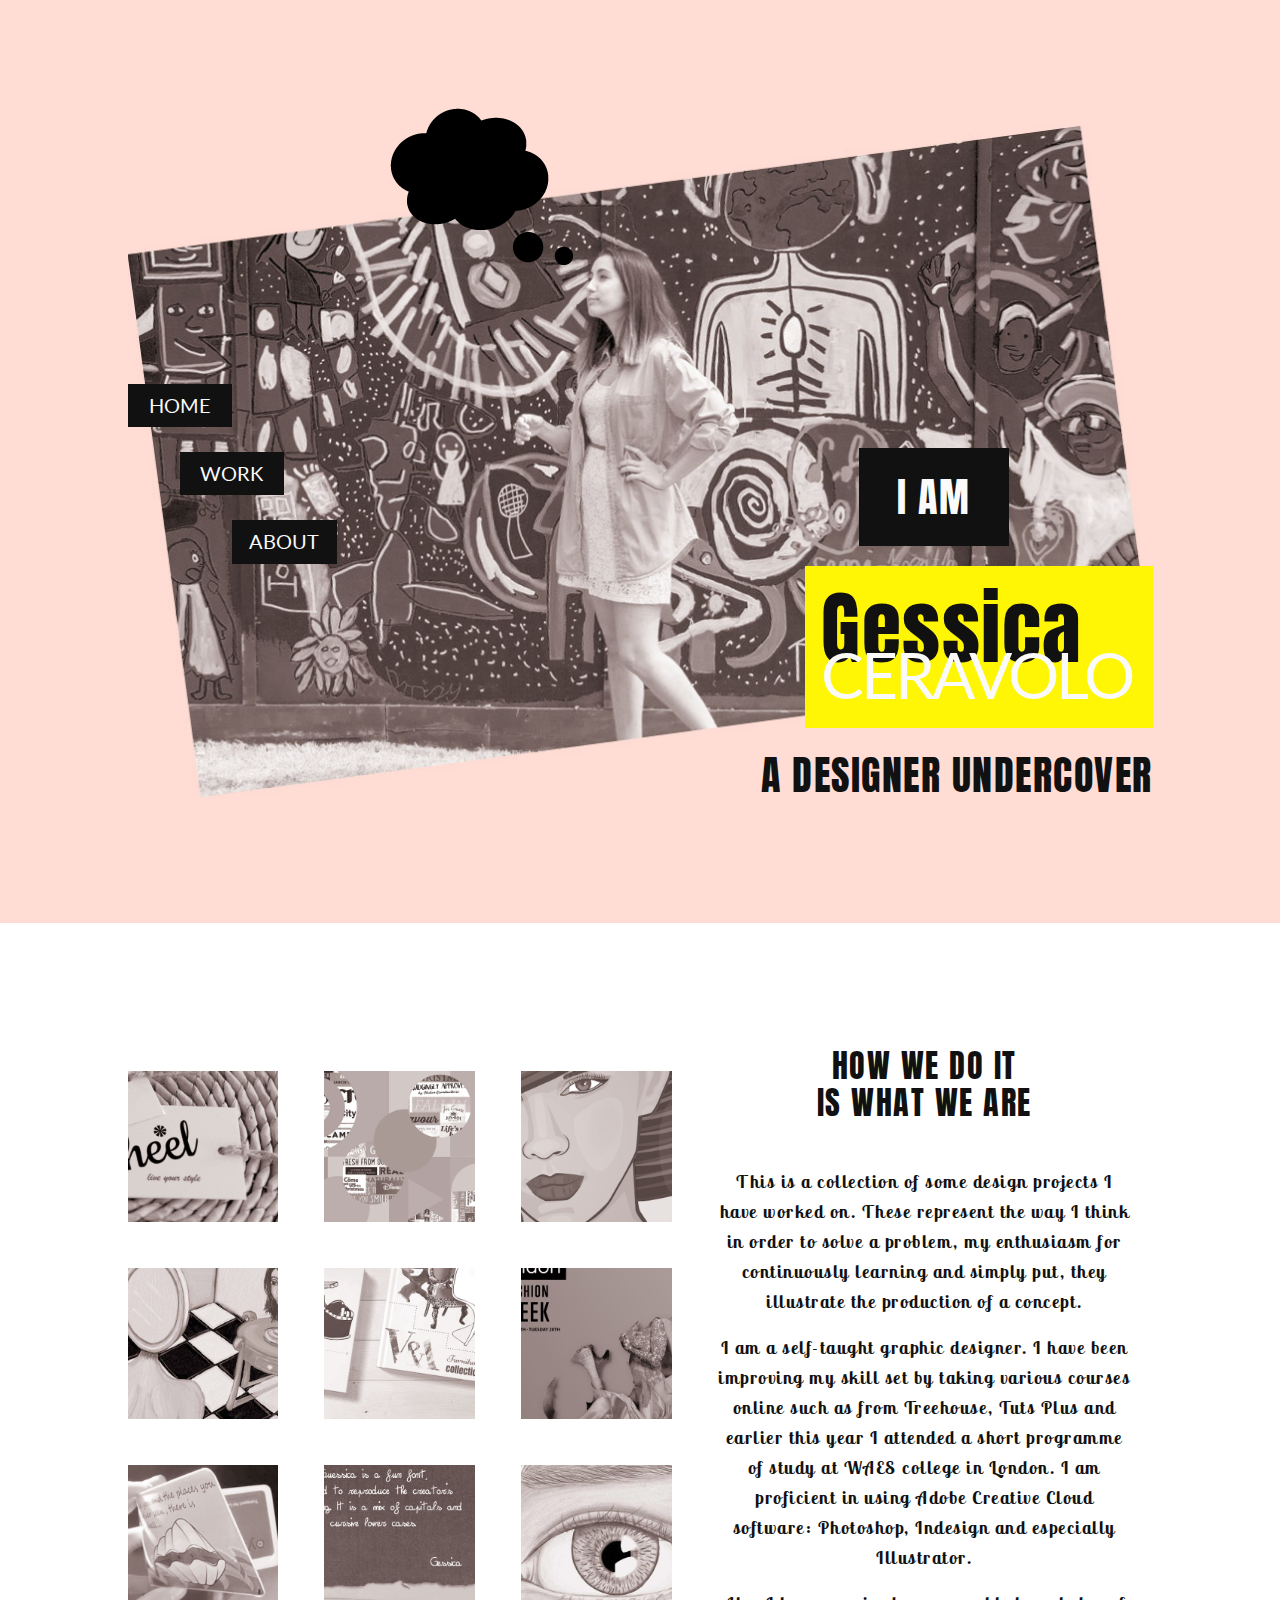
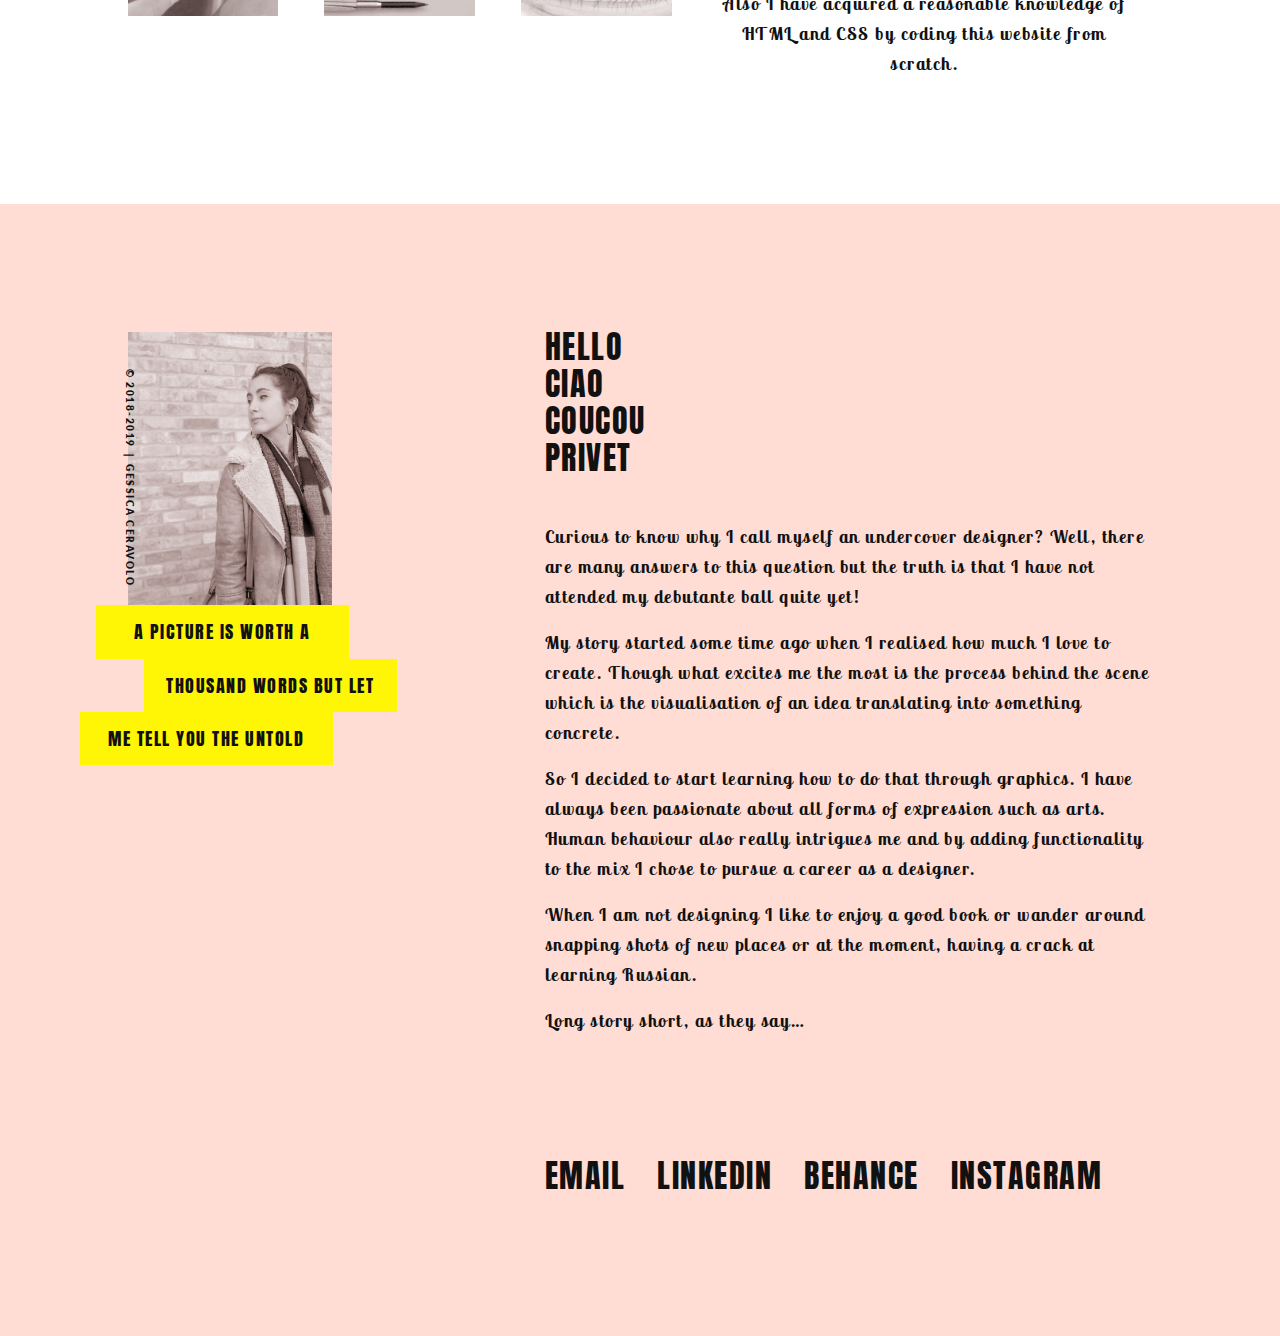
==== commit 3a28ef19: "Updates" ====
--- a/index.html
+++ b/index.html
@@ -2,4 +2,4 @@
       function gtag(){dataLayer.push(arguments);}
       gtag('js', new Date());
 
-      gtag('config', 'UA-130040191-1');</script><meta charset="utf-8"><meta http-equiv="x-ua-compatible" content="ie=edge"><meta name="description" content=""><meta name="viewport" content="width=device-width,initial-scale=1,shrink-to-fit=no"><title>Gessica Ceravolo &#9995 graphic designer</title><link rel="stylesheet" href="/stylesheets/app-beb6d3766a.css"><link href="https://fonts.googleapis.com/css?family=Anton|Lato|Lobster+Two" rel="stylesheet"><link rel="apple-touch-icon-precomposed" sizes="57x57" href="/apple-touch-icon-57x57.png"><link rel="apple-touch-icon-precomposed" sizes="114x114" href="/apple-touch-icon-114x114.png"><link rel="apple-touch-icon-precomposed" sizes="72x72" href="/apple-touch-icon-72x72.png"><link rel="apple-touch-icon-precomposed" sizes="144x144" href="/apple-touch-icon-144x144.png"><link rel="apple-touch-icon-precomposed" sizes="60x60" href="apple-touch-icon-60x60.png"><link rel="apple-touch-icon-precomposed" sizes="120x120" href="/apple-touch-icon-120x120.png"><link rel="apple-touch-icon-precomposed" sizes="76x76" href="/apple-touch-icon-76x76.png"><link rel="apple-touch-icon-precomposed" sizes="152x152" href="/apple-touch-icon-152x152.png"><link rel="icon" type="image/png" href="/favicon-196x196.png" sizes="196x196"><link rel="icon" type="image/png" href="/favicon-96x96.png" sizes="96x96"><link rel="icon" type="image/png" href="/favicon-32x32.png" sizes="32x32"><link rel="icon" type="image/png" href="/favicon-16x16.png" sizes="16x16"><link rel="icon" type="image/png" href="/favicon-128.png" sizes="128x128"><meta name="application-name" content="&nbsp;"><meta name="msapplication-TileColor" content="#FFFFFF"><meta name="msapplication-TileImage" content="/mstile-144x144.png"><meta name="msapplication-square70x70logo" content="/mstile-70x70.png"><meta name="msapplication-square150x150logo" content="/mstile-150x150.png"><meta name="msapplication-wide310x150logo" content="/mstile-310x150.png"><meta name="msapplication-square310x310logo" content="/mstile-310x310.png"><!-- Generate using http://realfavicongenerator.net/ --></head><body class="main"><section class="home" id="home"><!-- id home set for linking purposes --><div id="home-wrapper" class="clearfix"><div id="slideshow"><div id="question" class="mySlides"><img class="desktop" src="/images/home/web-question-bg-3d9bb2c4ac.jpg" alt=""> <img class="mobile" src="/images/home/mobile-question-bg-34e47417a5.jpg" alt=""> <img src="/images/home/question-mark-6af766c038.png" alt="three question marks"></div><div id="thinking" class="mySlides"><img class="desktop" src="/images/home/web-thinking-bg-da3d26029e.jpg" alt=""> <img class="mobile" src="/images/home/mobile-thinking-bg-5476e1c08b.jpg" alt=""> <img src="/images/home/thinking-cloud-592a1dd858.png" alt="thinking cloud"></div><div id="idea" class="mySlides"><img class="desktop" src="/images/home/web-idea-bg-7e0a251c24.jpg" alt=""> <img class="mobile" src="/images/home/mobile-idea-bg-9954a9985d.jpg" alt=""> <img src="/images/home/light-bulb-71dfa849fd.png" alt="light bulb indicating a new idea"></div></div><div class="menu"><div class="menu-trigger"><div></div><div></div><div></div></div><nav class="navigation"><a href="/">home</a> <a href="/#work">work</a> <a href="/#about">about</a></nav></div><nav class="main-nav"><div id="top"><a href="/">home</a></div><div id="middle"><a href="/#work">work</a></div><div id="bottom"><a href="/#about">about</a></div></nav><section class="intro"><div><h2>i am</h2></div><section class="cap"><h1>gessica</h1><h1>ceravolo</h1></section><h3>a designer undercover</h3></section></div></section><section class="work" id="work"><!-- id work set for linking purposes --><div id="work-wrapper" class="clearfix"><ul class="portfolio clearfix"><li><img src="/images/portfolio/logo-design-70c0a89c13.jpg" alt=""> <a href="/logo-design"><span class="bottom-left"><h3>logo design</h3><h5>- logo design -</h5></span></a></li><li><img src="/images/portfolio/playing-with-fonts-e28d16754d.jpg" alt=""> <a href="/poster-design#playing-with-fonts"><span class="top-left"><h3>playing with fonts</h3><h5>- poster design -</h5></span></a></li><li><img src="/images/portfolio/vector-portraits-8c80a38ed6.jpg" alt=""> <a href="/product-design#vector-portraits"><span class="bottom-left"><h3>vector portraits</h3><h5>- product design -</h5></span></a></li><li><img src="/images/portfolio/on-the-mirror-ba95bd774f.jpg" alt=""> <a href="/digital-painting"><span class="bottom-right"><h3>digital painting</h3><h5>- digital painting -</h5></span></a></li><li><img src="/images/portfolio/book-cover-designs-5b7d5da654.jpg" alt=""> <a href="/product-design#book-cover-designs"><span class="top-right"><h3>book cover designs</h3><h5>- product design -</h5></span></a></li><li><img src="/images/portfolio/london-fashion-week-44095df25d.jpg" alt=""> <a href="/poster-design#london-fashion-week"><span class="bottom-right"><h3>london fashion week</h3><h5>- poster design -</h5></span></a></li><li><img src="/images/portfolio/oyster-card-wallet-ba4801d3fd.jpg" alt=""> <a href="/product-design#oyster-card-wallet"><span class="bottom-left"><h3>oyster card wallet</h3><h5>- product design -</h5></span></a></li><li><img src="/images/portfolio/guessica-f0b172ad95.jpg" alt=""> <a href="/font-design"><span class="top-left"><h3>guessica</h3><h5>- font design -</h5></span></a></li><li><img src="/images/portfolio/a-bunch-of-eyes-7e8fb7d162.jpg" alt=""> <a href="/digital-drawing"><span class="bottom-left"><h3>a bunch of eyes</h3><h5>- digital drawing -</h5></span></a></li></ul><section><h1>how we do it<br>is what we are</h1><p>This is a collection of some design projects I have worked on. These represent the way I think in order to solve a problem, my enthusiasm for continuously learning and simply put, they illustrate the production of a concept.</p><p>I am a self-taught graphic designer. I have been improving my skill set by taking various courses online such as from Treehouse, Tuts Plus and earlier this year I attended a short programme of study at WAES college in London. I am proficient in using Adobe Creative Cloud software: Photoshop, Indesign and especially Illustrator.</p><p>Also I have acquired a reasonable knowledge of HTML and CSS by coding this website from scratch.</p></section></div></section><section class="about" id="about"><!-- id about set for linking purposes --><div id="about-wrapper" class="clearfix"><section class="about-photo"><div class="copyright"><p>&copy; 2018 &#10072 Gessica Ceravolo</p></div><img src="/images/about/web-away-green-d6fcdbb979.jpg" alt=""><div class="top caption"><h3>a picture is worth a</h3></div><div class="middle caption"><h3>thousand words but let</h3></div><div class="bottom caption"><h3>me tell you the untold</h3></div></section><section class="about-words"><h1>hello<br>ciao<br>coucou<br>privet</h1><p>Curious to know why I call myself an undercover designer? Well, there are many answers to this question but the truth is that I have not attended my debutante ball quite yet!</p><p>My story started some time ago when I realised how much I love to create. Though what excites me the most is the process behind the scene which is the visualisation of an idea translating into something concrete.</p><p>So I decided to start learning how to do that through graphics. I have always been passionate about all forms of expression such as arts. Human behaviour also really intrigues me and by adding functionality to the mix I chose to pursue a career as a designer.</p><p>When I am not designing I like to enjoy a good book or wander around snapping shots of new places or at the moment, having a crack at learning Russian.</p><p>Long story short, as they say…</p><nav class="social"><div><a href="mailto:gessica.ceravolo@gmail.com">email</a></div><div><a href="https://www.linkedin.com/in/gessicaceravolodesigner">linkedin</a></div><div><a href="https://www.behance.net/gscwordd6a2">behance</a></div><div><a href="https://www.instagram.com/gscword/?hl=en">instagram</a></div></nav></section></div></section><script src="/javascripts/app-6fdd6cdd7a863980185c.js"></script></body></html>+      gtag('config', 'UA-130040191-1');</script><meta charset="utf-8"><meta http-equiv="x-ua-compatible" content="ie=edge"><meta name="description" content=""><meta name="viewport" content="width=device-width,initial-scale=1,shrink-to-fit=no"><title>Gessica Ceravolo &#9995 graphic designer</title><link rel="stylesheet" href="/stylesheets/app-4e0cfad2cf.css"><link href="https://fonts.googleapis.com/css?family=Anton|Lato|Lobster+Two" rel="stylesheet"><link rel="apple-touch-icon-precomposed" sizes="57x57" href="/apple-touch-icon-57x57.png"><link rel="apple-touch-icon-precomposed" sizes="114x114" href="/apple-touch-icon-114x114.png"><link rel="apple-touch-icon-precomposed" sizes="72x72" href="/apple-touch-icon-72x72.png"><link rel="apple-touch-icon-precomposed" sizes="144x144" href="/apple-touch-icon-144x144.png"><link rel="apple-touch-icon-precomposed" sizes="60x60" href="apple-touch-icon-60x60.png"><link rel="apple-touch-icon-precomposed" sizes="120x120" href="/apple-touch-icon-120x120.png"><link rel="apple-touch-icon-precomposed" sizes="76x76" href="/apple-touch-icon-76x76.png"><link rel="apple-touch-icon-precomposed" sizes="152x152" href="/apple-touch-icon-152x152.png"><link rel="icon" type="image/png" href="/favicon-196x196.png" sizes="196x196"><link rel="icon" type="image/png" href="/favicon-96x96.png" sizes="96x96"><link rel="icon" type="image/png" href="/favicon-32x32.png" sizes="32x32"><link rel="icon" type="image/png" href="/favicon-16x16.png" sizes="16x16"><link rel="icon" type="image/png" href="/favicon-128.png" sizes="128x128"><meta name="application-name" content="&nbsp;"><meta name="msapplication-TileColor" content="#FFFFFF"><meta name="msapplication-TileImage" content="/mstile-144x144.png"><meta name="msapplication-square70x70logo" content="/mstile-70x70.png"><meta name="msapplication-square150x150logo" content="/mstile-150x150.png"><meta name="msapplication-wide310x150logo" content="/mstile-310x150.png"><meta name="msapplication-square310x310logo" content="/mstile-310x310.png"><!-- Generate using http://realfavicongenerator.net/ --></head><body class="main"><section class="home" id="home"><!-- id home set for linking purposes --><div id="home-wrapper" class="clearfix"><div id="slideshow"><div id="question" class="mySlides"><img class="desktop" src="/images/home/web-question-bg-3d9bb2c4ac.jpg" alt=""> <img class="mobile" src="/images/home/mobile-question-bg-34e47417a5.jpg" alt=""> <img src="/images/home/question-mark-6af766c038.png" alt="three question marks"></div><div id="thinking" class="mySlides"><img class="desktop" src="/images/home/web-thinking-bg-da3d26029e.jpg" alt=""> <img class="mobile" src="/images/home/mobile-thinking-bg-5476e1c08b.jpg" alt=""> <img src="/images/home/thinking-cloud-592a1dd858.png" alt="thinking cloud"></div><div id="idea" class="mySlides"><img class="desktop" src="/images/home/web-idea-bg-7e0a251c24.jpg" alt=""> <img class="mobile" src="/images/home/mobile-idea-bg-9954a9985d.jpg" alt=""> <img src="/images/home/light-bulb-71dfa849fd.png" alt="light bulb indicating a new idea"></div></div><div class="menu"><div class="menu-trigger"><div></div><div></div><div></div></div><nav class="navigation"><a href="/">home</a> <a href="/#work">work</a> <a href="/#about">about</a></nav></div><nav class="main-nav"><div id="top"><a href="/">home</a></div><div id="middle"><a href="/#work">work</a></div><div id="bottom"><a href="/#about">about</a></div></nav><section class="intro"><div><h2>i am</h2></div><section class="cap"><h1>gessica</h1><h1>ceravolo</h1></section><h3>a designer undercover</h3></section></div></section><section class="work" id="work"><!-- id work set for linking purposes --><div id="work-wrapper" class="clearfix"><ul class="portfolio clearfix"><li><img src="/images/portfolio/logo-design-70c0a89c13.jpg" alt=""> <a href="/logo-design"><span class="bottom-left"><h3>logo design</h3><h5>- logo design -</h5></span></a></li><li><img src="/images/portfolio/playing-with-fonts-e28d16754d.jpg" alt=""> <a href="/poster-design#playing-with-fonts"><span class="top-left"><h3>playing with fonts</h3><h5>- poster design -</h5></span></a></li><li><img src="/images/portfolio/vector-portraits-8c80a38ed6.jpg" alt=""> <a href="/product-design#vector-portraits"><span class="bottom-left"><h3>vector portraits</h3><h5>- product design -</h5></span></a></li><li><img src="/images/portfolio/on-the-mirror-ba95bd774f.jpg" alt=""> <a href="/digital-painting"><span class="bottom-right"><h3>digital painting</h3><h5>- digital painting -</h5></span></a></li><li><img src="/images/portfolio/book-cover-designs-5b7d5da654.jpg" alt=""> <a href="/product-design#book-cover-designs"><span class="top-right"><h3>book cover designs</h3><h5>- product design -</h5></span></a></li><li><img src="/images/portfolio/london-fashion-week-44095df25d.jpg" alt=""> <a href="/poster-design#london-fashion-week"><span class="bottom-right"><h3>london fashion week</h3><h5>- poster design -</h5></span></a></li><li><img src="/images/portfolio/oyster-card-wallet-ba4801d3fd.jpg" alt=""> <a href="/product-design#oyster-card-wallet"><span class="bottom-left"><h3>oyster card wallet</h3><h5>- product design -</h5></span></a></li><li><img src="/images/portfolio/guessica-f0b172ad95.jpg" alt=""> <a href="/font-design"><span class="top-left"><h3>guessica</h3><h5>- font design -</h5></span></a></li><li><img src="/images/portfolio/a-bunch-of-eyes-7e8fb7d162.jpg" alt=""> <a href="/digital-drawing"><span class="bottom-left"><h3>a bunch of eyes</h3><h5>- digital drawing -</h5></span></a></li></ul><section><h1>how we do it<br>is what we are</h1><p>This is a collection of some design projects I have worked on. These represent the way I think in order to solve a problem, my enthusiasm for continuously learning and simply put, they illustrate the production of a concept.</p><p>I am a self-taught graphic designer. I have been improving my skill set by taking various courses online such as from Treehouse, Tuts Plus and earlier this year I attended a short programme of study at WAES college in London. I am proficient in using Adobe Creative Cloud software: Photoshop, Indesign and especially Illustrator.</p><p>Also I have acquired a reasonable knowledge of HTML and CSS by coding this website from scratch.</p></section></div></section><section class="about" id="about"><!-- id about set for linking purposes --><div id="about-wrapper" class="clearfix"><section class="about-photo"><div class="copyright"><p>&copy; 2018-2019 &#10072 Gessica Ceravolo</p></div><img src="/images/about/web-away-green-d6fcdbb979.jpg" alt=""><div class="top caption"><h3>a picture is worth a</h3></div><div class="middle caption"><h3>thousand words but let</h3></div><div class="bottom caption"><h3>me tell you the untold</h3></div></section><section class="about-words"><h1>hello<br>ciao<br>coucou<br>privet</h1><p>Curious to know why I call myself an undercover designer? Well, there are many answers to this question but the truth is that I have not attended my debutante ball quite yet!</p><p>My story started some time ago when I realised how much I love to create. Though what excites me the most is the process behind the scene which is the visualisation of an idea translating into something concrete.</p><p>So I decided to start learning how to do that through graphics. I have always been passionate about all forms of expression such as arts. Human behaviour also really intrigues me and by adding functionality to the mix I chose to pursue a career as a designer.</p><p>When I am not designing I like to enjoy a good book or wander around snapping shots of new places or at the moment, having a crack at learning Russian.</p><p>Long story short, as they say…</p><nav class="social"><div><a href="mailto:gessica.ceravolo@gmail.com">email</a></div><div><a href="https://www.linkedin.com/in/gessicaceravolodesigner">linkedin</a></div><div><a href="https://www.behance.net/gscwordd6a2">behance</a></div><div><a href="https://www.instagram.com/gscword/?hl=en">instagram</a></div></nav></section></div></section><script src="/javascripts/app-6fdd6cdd7a863980185c.js"></script></body></html>--- a/stylesheets/app-4e0cfad2cf.css
+++ b/stylesheets/app-4e0cfad2cf.css
@@ -0,0 +1 @@
+/*! normalize.css v8.0.0 | MIT License | github.com/necolas/normalize.css */html{line-height:1.15;-webkit-text-size-adjust:100%}body{margin:0}h1{font-size:2em;margin:.67em 0}hr{box-sizing:content-box;height:0;overflow:visible}pre{font-family:monospace,monospace;font-size:1em}a{background-color:transparent}abbr[title]{border-bottom:none;text-decoration:underline;text-decoration:underline dotted}b,strong{font-weight:bolder}code,kbd,samp{font-family:monospace,monospace;font-size:1em}small{font-size:80%}sub,sup{font-size:75%;line-height:0;position:relative;vertical-align:baseline}sub{bottom:-.25em}sup{top:-.5em}img{border-style:none}button,input,optgroup,select,textarea{font-family:inherit;font-size:100%;line-height:1.15;margin:0}button,input{overflow:visible}button,select{text-transform:none}[type=button],[type=reset],[type=submit],button{-webkit-appearance:button}[type=button]::-moz-focus-inner,[type=reset]::-moz-focus-inner,[type=submit]::-moz-focus-inner,button::-moz-focus-inner{border-style:none;padding:0}[type=button]:-moz-focusring,[type=reset]:-moz-focusring,[type=submit]:-moz-focusring,button:-moz-focusring{outline:1px dotted ButtonText}fieldset{padding:.35em .75em .625em}legend{box-sizing:border-box;color:inherit;display:table;max-width:100%;padding:0;white-space:normal}progress{vertical-align:baseline}textarea{overflow:auto}[type=checkbox],[type=radio]{box-sizing:border-box;padding:0}[type=number]::-webkit-inner-spin-button,[type=number]::-webkit-outer-spin-button{height:auto}[type=search]{-webkit-appearance:textfield;outline-offset:-2px}[type=search]::-webkit-search-decoration{-webkit-appearance:none}::-webkit-file-upload-button{-webkit-appearance:button;font:inherit}details{display:block}summary{display:list-item}[hidden],template{display:none}.swiper-container{margin:0 auto;position:relative;overflow:hidden;list-style:none;padding:0;z-index:1}.swiper-container-no-flexbox .swiper-slide{float:left}.swiper-container-vertical>.swiper-wrapper{-ms-flex-direction:column;flex-direction:column}.swiper-wrapper{position:relative;width:100%;height:100%;z-index:1;display:-ms-flexbox;display:flex;transition-property:transform;box-sizing:content-box}.swiper-container-android .swiper-slide,.swiper-wrapper{transform:translateZ(0)}.swiper-container-multirow>.swiper-wrapper{-ms-flex-wrap:wrap;flex-wrap:wrap}.swiper-container-free-mode>.swiper-wrapper{transition-timing-function:ease-out;margin:0 auto}.swiper-slide{-ms-flex-negative:0;flex-shrink:0;width:100%;height:100%;position:relative;transition-property:transform}.swiper-slide-invisible-blank{visibility:hidden}.swiper-container-autoheight,.swiper-container-autoheight .swiper-slide{height:auto}.swiper-container-autoheight .swiper-wrapper{-ms-flex-align:start;align-items:flex-start;transition-property:transform,height}.swiper-container-3d{perspective:1200px}.swiper-container-3d .swiper-cube-shadow,.swiper-container-3d .swiper-slide,.swiper-container-3d .swiper-slide-shadow-bottom,.swiper-container-3d .swiper-slide-shadow-left,.swiper-container-3d .swiper-slide-shadow-right,.swiper-container-3d .swiper-slide-shadow-top,.swiper-container-3d .swiper-wrapper{transform-style:preserve-3d}.swiper-container-3d .swiper-slide-shadow-bottom,.swiper-container-3d .swiper-slide-shadow-left,.swiper-container-3d .swiper-slide-shadow-right,.swiper-container-3d .swiper-slide-shadow-top{position:absolute;left:0;top:0;width:100%;height:100%;pointer-events:none;z-index:10}.swiper-container-3d .swiper-slide-shadow-left{background-image:linear-gradient(270deg,rgba(0,0,0,.5),transparent)}.swiper-container-3d .swiper-slide-shadow-right{background-image:linear-gradient(90deg,rgba(0,0,0,.5),transparent)}.swiper-container-3d .swiper-slide-shadow-top{background-image:linear-gradient(0deg,rgba(0,0,0,.5),transparent)}.swiper-container-3d .swiper-slide-shadow-bottom{background-image:linear-gradient(180deg,rgba(0,0,0,.5),transparent)}.swiper-container-wp8-horizontal,.swiper-container-wp8-horizontal>.swiper-wrapper{-ms-touch-action:pan-y;touch-action:pan-y}.swiper-container-wp8-vertical,.swiper-container-wp8-vertical>.swiper-wrapper{-ms-touch-action:pan-x;touch-action:pan-x}.swiper-button-next,.swiper-button-prev{position:absolute;top:50%;width:27px;height:44px;margin-top:-22px;z-index:10;cursor:pointer;background-size:27px 44px;background-position:50%;background-repeat:no-repeat}.swiper-button-next.swiper-button-disabled,.swiper-button-prev.swiper-button-disabled{opacity:.35;cursor:auto;pointer-events:none}.swiper-button-prev,.swiper-container-rtl .swiper-button-next{background-image:url("data:image/svg+xml;charset=utf-8,%3Csvg xmlns='http://www.w3.org/2000/svg' viewBox='0 0 27 44'%3E%3Cpath d='M0 22L22 0l2.1 2.1L4.2 22l19.9 19.9L22 44 0 22z' fill='%23007aff'/%3E%3C/svg%3E");left:10px;right:auto}.swiper-button-next,.swiper-container-rtl .swiper-button-prev{background-image:url("data:image/svg+xml;charset=utf-8,%3Csvg xmlns='http://www.w3.org/2000/svg' viewBox='0 0 27 44'%3E%3Cpath d='M27 22L5 44l-2.1-2.1L22.8 22 2.9 2.1 5 0l22 22z' fill='%23007aff'/%3E%3C/svg%3E");right:10px;left:auto}.swiper-button-prev.swiper-button-white,.swiper-container-rtl .swiper-button-next.swiper-button-white{background-image:url("data:image/svg+xml;charset=utf-8,%3Csvg xmlns='http://www.w3.org/2000/svg' viewBox='0 0 27 44'%3E%3Cpath d='M0 22L22 0l2.1 2.1L4.2 22l19.9 19.9L22 44 0 22z' fill='%23fff'/%3E%3C/svg%3E")}.swiper-button-next.swiper-button-white,.swiper-container-rtl .swiper-button-prev.swiper-button-white{background-image:url("data:image/svg+xml;charset=utf-8,%3Csvg xmlns='http://www.w3.org/2000/svg' viewBox='0 0 27 44'%3E%3Cpath d='M27 22L5 44l-2.1-2.1L22.8 22 2.9 2.1 5 0l22 22z' fill='%23fff'/%3E%3C/svg%3E")}.swiper-button-prev.swiper-button-black,.swiper-container-rtl .swiper-button-next.swiper-button-black{background-image:url("data:image/svg+xml;charset=utf-8,%3Csvg xmlns='http://www.w3.org/2000/svg' viewBox='0 0 27 44'%3E%3Cpath d='M0 22L22 0l2.1 2.1L4.2 22l19.9 19.9L22 44 0 22z'/%3E%3C/svg%3E")}.swiper-button-next.swiper-button-black,.swiper-container-rtl .swiper-button-prev.swiper-button-black{background-image:url("data:image/svg+xml;charset=utf-8,%3Csvg xmlns='http://www.w3.org/2000/svg' viewBox='0 0 27 44'%3E%3Cpath d='M27 22L5 44l-2.1-2.1L22.8 22 2.9 2.1 5 0l22 22z'/%3E%3C/svg%3E")}.swiper-button-lock{display:none}.swiper-pagination{position:absolute;text-align:center;transition:opacity .3s;transform:translateZ(0);z-index:10}.swiper-pagination.swiper-pagination-hidden{opacity:0}.swiper-container-horizontal>.swiper-pagination-bullets,.swiper-pagination-custom,.swiper-pagination-fraction{bottom:10px;left:0;width:100%}.swiper-pagination-bullets-dynamic{overflow:hidden;font-size:0}.swiper-pagination-bullets-dynamic .swiper-pagination-bullet{transform:scale(.33);position:relative}.swiper-pagination-bullets-dynamic .swiper-pagination-bullet-active,.swiper-pagination-bullets-dynamic .swiper-pagination-bullet-active-main{transform:scale(1)}.swiper-pagination-bullets-dynamic .swiper-pagination-bullet-active-prev{transform:scale(.66)}.swiper-pagination-bullets-dynamic .swiper-pagination-bullet-active-prev-prev{transform:scale(.33)}.swiper-pagination-bullets-dynamic .swiper-pagination-bullet-active-next{transform:scale(.66)}.swiper-pagination-bullets-dynamic .swiper-pagination-bullet-active-next-next{transform:scale(.33)}.swiper-pagination-bullet{width:8px;height:8px;display:inline-block;border-radius:100%;background:#000;opacity:.2}button.swiper-pagination-bullet{border:none;margin:0;padding:0;box-shadow:none;-webkit-appearance:none;-moz-appearance:none;appearance:none}.swiper-pagination-clickable .swiper-pagination-bullet{cursor:pointer}.swiper-pagination-bullet-active{opacity:1;background:#007aff}.swiper-container-vertical>.swiper-pagination-bullets{right:10px;top:50%;transform:translate3d(0,-50%,0)}.swiper-container-vertical>.swiper-pagination-bullets .swiper-pagination-bullet{margin:6px 0;display:block}.swiper-container-vertical>.swiper-pagination-bullets.swiper-pagination-bullets-dynamic{top:50%;transform:translateY(-50%);width:8px}.swiper-container-vertical>.swiper-pagination-bullets.swiper-pagination-bullets-dynamic .swiper-pagination-bullet{display:inline-block;transition:transform .2s,top .2s}.swiper-container-horizontal>.swiper-pagination-bullets .swiper-pagination-bullet{margin:0 4px}.swiper-container-horizontal>.swiper-pagination-bullets.swiper-pagination-bullets-dynamic{left:50%;transform:translateX(-50%);white-space:nowrap}.swiper-container-horizontal>.swiper-pagination-bullets.swiper-pagination-bullets-dynamic .swiper-pagination-bullet{transition:transform .2s,left .2s}.swiper-container-horizontal.swiper-container-rtl>.swiper-pagination-bullets-dynamic .swiper-pagination-bullet{transition:transform .2s,right .2s}.swiper-pagination-progressbar{background:rgba(0,0,0,.25);position:absolute}.swiper-pagination-progressbar .swiper-pagination-progressbar-fill{background:#007aff;position:absolute;left:0;top:0;width:100%;height:100%;transform:scale(0);transform-origin:left top}.swiper-container-rtl .swiper-pagination-progressbar .swiper-pagination-progressbar-fill{transform-origin:right top}.swiper-container-horizontal>.swiper-pagination-progressbar,.swiper-container-vertical>.swiper-pagination-progressbar.swiper-pagination-progressbar-opposite{width:100%;height:4px;left:0;top:0}.swiper-container-horizontal>.swiper-pagination-progressbar.swiper-pagination-progressbar-opposite,.swiper-container-vertical>.swiper-pagination-progressbar{width:4px;height:100%;left:0;top:0}.swiper-pagination-white .swiper-pagination-bullet-active{background:#fff}.swiper-pagination-progressbar.swiper-pagination-white{background:hsla(0,0%,100%,.25)}.swiper-pagination-progressbar.swiper-pagination-white .swiper-pagination-progressbar-fill{background:#fff}.swiper-pagination-black .swiper-pagination-bullet-active{background:#000}.swiper-pagination-progressbar.swiper-pagination-black{background:rgba(0,0,0,.25)}.swiper-pagination-progressbar.swiper-pagination-black .swiper-pagination-progressbar-fill{background:#000}.swiper-pagination-lock{display:none}.swiper-scrollbar{border-radius:10px;position:relative;-ms-touch-action:none;background:rgba(0,0,0,.1)}.swiper-container-horizontal>.swiper-scrollbar{position:absolute;left:1%;bottom:3px;z-index:50;height:5px;width:98%}.swiper-container-vertical>.swiper-scrollbar{position:absolute;right:3px;top:1%;z-index:50;width:5px;height:98%}.swiper-scrollbar-drag{height:100%;width:100%;position:relative;background:rgba(0,0,0,.5);border-radius:10px;left:0;top:0}.swiper-scrollbar-cursor-drag{cursor:move}.swiper-scrollbar-lock{display:none}.swiper-zoom-container{width:100%;height:100%;display:-ms-flexbox;display:flex;-ms-flex-pack:center;justify-content:center;-ms-flex-align:center;align-items:center;text-align:center}.swiper-zoom-container>canvas,.swiper-zoom-container>img,.swiper-zoom-container>svg{max-width:100%;max-height:100%;-o-object-fit:contain;object-fit:contain}.swiper-slide-zoomed{cursor:move}.swiper-lazy-preloader{width:42px;height:42px;position:absolute;left:50%;top:50%;margin-left:-21px;margin-top:-21px;z-index:10;transform-origin:50%;animation:a 1s steps(12) infinite}.swiper-lazy-preloader:after{display:block;content:"";width:100%;height:100%;background-image:url("data:image/svg+xml;charset=utf-8,%3Csvg viewBox='0 0 120 120' xmlns='http://www.w3.org/2000/svg' xmlns:xlink='http://www.w3.org/1999/xlink'%3E%3Cdefs%3E%3Cpath id='a' stroke='%236c6c6c' stroke-width='11' stroke-linecap='round' d='M60 7v20'/%3E%3C/defs%3E%3Cuse xlink:href='%23a' opacity='.27'/%3E%3Cuse xlink:href='%23a' opacity='.27' transform='rotate(30 60 60)'/%3E%3Cuse xlink:href='%23a' opacity='.27' transform='rotate(60 60 60)'/%3E%3Cuse xlink:href='%23a' opacity='.27' transform='rotate(90 60 60)'/%3E%3Cuse xlink:href='%23a' opacity='.27' transform='rotate(120 60 60)'/%3E%3Cuse xlink:href='%23a' opacity='.27' transform='rotate(150 60 60)'/%3E%3Cuse xlink:href='%23a' opacity='.37' transform='rotate(180 60 60)'/%3E%3Cuse xlink:href='%23a' opacity='.46' transform='rotate(210 60 60)'/%3E%3Cuse xlink:href='%23a' opacity='.56' transform='rotate(240 60 60)'/%3E%3Cuse xlink:href='%23a' opacity='.66' transform='rotate(270 60 60)'/%3E%3Cuse xlink:href='%23a' opacity='.75' transform='rotate(300 60 60)'/%3E%3Cuse xlink:href='%23a' opacity='.85' transform='rotate(330 60 60)'/%3E%3C/svg%3E");background-position:50%;background-size:100%;background-repeat:no-repeat}.swiper-lazy-preloader-white:after{background-image:url("data:image/svg+xml;charset=utf-8,%3Csvg viewBox='0 0 120 120' xmlns='http://www.w3.org/2000/svg' xmlns:xlink='http://www.w3.org/1999/xlink'%3E%3Cdefs%3E%3Cpath id='a' stroke='%23fff' stroke-width='11' stroke-linecap='round' d='M60 7v20'/%3E%3C/defs%3E%3Cuse xlink:href='%23a' opacity='.27'/%3E%3Cuse xlink:href='%23a' opacity='.27' transform='rotate(30 60 60)'/%3E%3Cuse xlink:href='%23a' opacity='.27' transform='rotate(60 60 60)'/%3E%3Cuse xlink:href='%23a' opacity='.27' transform='rotate(90 60 60)'/%3E%3Cuse xlink:href='%23a' opacity='.27' transform='rotate(120 60 60)'/%3E%3Cuse xlink:href='%23a' opacity='.27' transform='rotate(150 60 60)'/%3E%3Cuse xlink:href='%23a' opacity='.37' transform='rotate(180 60 60)'/%3E%3Cuse xlink:href='%23a' opacity='.46' transform='rotate(210 60 60)'/%3E%3Cuse xlink:href='%23a' opacity='.56' transform='rotate(240 60 60)'/%3E%3Cuse xlink:href='%23a' opacity='.66' transform='rotate(270 60 60)'/%3E%3Cuse xlink:href='%23a' opacity='.75' transform='rotate(300 60 60)'/%3E%3Cuse xlink:href='%23a' opacity='.85' transform='rotate(330 60 60)'/%3E%3C/svg%3E")}@keyframes a{to{transform:rotate(1turn)}}.swiper-container .swiper-notification{position:absolute;left:0;top:0;pointer-events:none;opacity:0;z-index:-1000}.swiper-container-fade.swiper-container-free-mode .swiper-slide{transition-timing-function:ease-out}.swiper-container-fade .swiper-slide{pointer-events:none;transition-property:opacity}.swiper-container-fade .swiper-slide .swiper-slide{pointer-events:none}.swiper-container-fade .swiper-slide-active,.swiper-container-fade .swiper-slide-active .swiper-slide-active{pointer-events:auto}.swiper-container-cube{overflow:visible}.swiper-container-cube .swiper-slide{pointer-events:none;-webkit-backface-visibility:hidden;backface-visibility:hidden;z-index:1;visibility:hidden;transform-origin:0 0;width:100%;height:100%}.swiper-container-cube .swiper-slide .swiper-slide{pointer-events:none}.swiper-container-cube.swiper-container-rtl .swiper-slide{transform-origin:100% 0}.swiper-container-cube .swiper-slide-active,.swiper-container-cube .swiper-slide-active .swiper-slide-active{pointer-events:auto}.swiper-container-cube .swiper-slide-active,.swiper-container-cube .swiper-slide-next,.swiper-container-cube .swiper-slide-next+.swiper-slide,.swiper-container-cube .swiper-slide-prev{pointer-events:auto;visibility:visible}.swiper-container-cube .swiper-slide-shadow-bottom,.swiper-container-cube .swiper-slide-shadow-left,.swiper-container-cube .swiper-slide-shadow-right,.swiper-container-cube .swiper-slide-shadow-top{z-index:0;-webkit-backface-visibility:hidden;backface-visibility:hidden}.swiper-container-cube .swiper-cube-shadow{position:absolute;left:0;bottom:0;width:100%;height:100%;background:#000;opacity:.6;filter:blur(50px);z-index:0}.swiper-container-flip{overflow:visible}.swiper-container-flip .swiper-slide{pointer-events:none;-webkit-backface-visibility:hidden;backface-visibility:hidden;z-index:1}.swiper-container-flip .swiper-slide .swiper-slide{pointer-events:none}.swiper-container-flip .swiper-slide-active,.swiper-container-flip .swiper-slide-active .swiper-slide-active{pointer-events:auto}.swiper-container-flip .swiper-slide-shadow-bottom,.swiper-container-flip .swiper-slide-shadow-left,.swiper-container-flip .swiper-slide-shadow-right,.swiper-container-flip .swiper-slide-shadow-top{z-index:0;-webkit-backface-visibility:hidden;backface-visibility:hidden}.swiper-container-coverflow .swiper-wrapper{-ms-perspective:1200px}.main-nav a{font-size:1.25rem}.main-nav a,.navigation a{font-family:Lato,sans-serif;font-weight:400;color:#fafafa;text-transform:uppercase;text-decoration:none}.navigation a{font-size:4.5em}.home h2{color:#111;color:#fafafa;font-size:2.5rem}.home h1:first-child,.home h2{font-family:Anton,sans-serif;font-weight:400;text-transform:uppercase;letter-spacing:.09375rem}.home h1:first-child{color:#111;text-transform:capitalize;font-size:5rem}.home h1:last-child{font-family:Lato,sans-serif;font-weight:400;color:#fafafa;text-transform:uppercase;font-size:4rem;letter-spacing:-.1875rem}.home h3{font-size:2.5rem}.about h1,.home h3,.work h1{font-family:Anton,sans-serif;font-weight:400;color:#111;text-transform:uppercase;letter-spacing:.09375rem}.about h1,.work h1{font-size:2rem}.about p,.work p{font-family:Lobster Two,cursive;font-weight:800;color:#111;letter-spacing:.09375rem;line-height:1.875rem;font-size:1.15rem}.portfolio h3,.portfolio h5{font-family:Anton,sans-serif;font-weight:400;color:#111;text-transform:uppercase;letter-spacing:.09375rem}.portfolio h5{font-size:.875}.about .social a{font-size:2rem;text-decoration:none}.about-photo h3,.about .social a{font-family:Anton,sans-serif;font-weight:400;color:#111;text-transform:uppercase;letter-spacing:.09375rem}.about-photo h3{font-size:1.15rem}.home{background-color:#ffdcd4}#home-wrapper{position:relative}.main-nav{width:21.568627450980394%;display:inline-block;position:absolute;bottom:14.625rem}.main-nav div{background-color:#111;width:47.27272727272727%;padding-top:.625rem;padding-bottom:.625rem}.main-nav #bottom{margin-left:6.53125rem;margin-top:1.5625rem}.main-nav #middle{margin-left:3.25rem;margin-top:1.5625rem}.main-nav #bottom:hover,.main-nav #top:hover{transform:translate(15px);transition:all .4s ease-in-out}.main-nav #middle:hover{transform:translate(-15px);transition:all .4s ease-in-out}.menu{display:none;position:fixed;top:0;left:0;z-index:2}.menu .menu-trigger{height:4em;width:4em;position:absolute;top:2em;left:2em;cursor:pointer;z-index:2;-webkit-tap-highlight-color:transparent}.menu .menu-trigger>div{width:100%;height:10px;background-color:#111;margin-bottom:.725em}.menu .menu-trigger div:nth-of-type(2){width:75%}.menu .navigation{display:none;padding:0;margin:0;position:fixed;top:0;left:0;right:0;bottom:0;background-color:rgba(1,1,1,.9);z-index:1;-ms-flex-direction:column;flex-direction:column}.menu .navigation,.menu .navigation a{-ms-flex-pack:center;justify-content:center;-ms-flex-align:center;align-items:center}.menu .navigation a{height:33.33333%;width:100%;display:-ms-flexbox;display:flex;text-align:center}.menu .navigation a:hover{background-color:#fff606;color:#111}.menu.is-shown{display:block}.menu.is-open .navigation{display:-ms-flexbox;display:flex}.menu.is-open .menu-trigger>div:nth-child(2){display:none}.menu.is-open .menu-trigger>div:first-child,.menu.is-open .menu-trigger>div:last-child{position:absolute;top:50%;margin-top:-5px}.menu.is-open .menu-trigger>div:first-child{transform:rotate(-45deg);background-color:#fafafa}.menu.is-open .menu-trigger>div:last-child{transform:rotate(45deg);background-color:#fafafa}body.projects .menu{display:inline-block}#slideshow{position:relative}#slideshow .mobile{display:none}#slideshow #question{position:relative}#slideshow #question img:first-child{width:100%}#slideshow #question img:last-child{position:absolute;right:35%;top:-1.5%}#slideshow #thinking{position:relative}#slideshow #thinking img:first-child{width:100%}#slideshow #thinking img:last-child{position:absolute;right:56.5%;top:-2.5%}#slideshow #idea{position:relative}#slideshow #idea img:first-child{width:100%}#slideshow #idea img:last-child{position:absolute;right:43.5%;top:-5.5%}.intro{position:absolute;right:0;bottom:0}.intro div{width:28.13852813852814%;background-color:#111;margin:0 0 0 3.375rem;padding:1.625rem}.intro .cap{width:100%;background-color:#fff606;box-sizing:border-box;margin-top:1.25rem;margin-bottom:1.5rem;padding:1rem}.intro h3{margin-left:-2.75rem}.cap h1:first-child{margin-bottom:-2.25rem}#work-wrapper{display:-ms-flexbox;display:flex}#work-wrapper .about,#work-wrapper .work{background-color:#fafafa}#work-wrapper section{width:40.19607843137255%;display:-ms-flexbox;display:flex;-ms-flex-direction:column;flex-direction:column;-ms-flex-pack:center;justify-content:center}#work-wrapper section h1{padding-bottom:2.875rem}#work-wrapper section p:last-child{padding-bottom:0}#work-wrapper .portfolio{list-style-type:none;width:57.647058823529406%;margin:0;padding:0;position:relative;left:-1.4375rem}#work-wrapper .portfolio li{position:relative;width:33.33333%;float:left;padding:1.4375rem;box-sizing:border-box}.portfolio span{position:absolute;text-align:center;display:-ms-flexbox;display:flex;-ms-flex-align:center;align-items:center;-ms-flex-pack:center;justify-content:center;top:0;left:0;height:100%;width:100%;background-color:rgba(254,247,55,.9);opacity:0;-ms-flex-direction:column;flex-direction:column}.portfolio span a{text-decoration:none}.portfolio span h3{padding-bottom:.5rem}.portfolio span:hover{opacity:1}.portfolio li:first-of-type h5,.portfolio li:nth-of-type(4) h5{display:none}.about-photo{display:inline-block;width:28.431372549019606%}.about-photo img{width:70.34482758620689%}.about-photo .caption{background-color:#fff606;width:75.86206896551724%;padding:1rem;text-align:center}.about-photo .top{margin-left:-2rem}.about-photo .middle{margin-left:1rem}.about-photo .bottom{margin-left:-3rem}.about{background-color:#ffdcd4}.about .about-words{width:59.31372549019608%;float:right}.about .about-words p:last-of-type{padding:0}.about .about-words h1{padding-bottom:2.875rem}.about .about-words .social{margin-left:-1rem;padding-top:6.625rem}.about .about-words .social div{display:inline-block;padding:1rem}.about .about-words .social div:last-child{margin:0}.about .about-words .social div:hover{background-color:#fff606}.copyright{transform:rotate(90deg);transform-origin:left bottom 0;text-align:center}.copyright p{padding:0;font-family:Lato,sans-serif;font-weight:400;color:#fafafa;text-transform:uppercase;color:#111;font-size:.625rem;font-weight:800;line-height:.1875rem}body.projects .about,body.projects .work{padding-top:0}#projects-desc{padding-top:7.8125rem}#projects-desc #number,#projects-desc #title{display:inline-block}#projects-desc #number{padding-right:1.4375rem;vertical-align:top}#projects-desc #number h1{color:#ffdcd4}#projects-desc h3{font-family:Anton,sans-serif;font-weight:400;color:#111;text-transform:uppercase;letter-spacing:.09375rem;padding:.75rem 0 1.4375rem}#projects-desc p{width:33.33333%;padding-bottom:5.75rem}.row{display:-ms-flexbox;display:flex;-ms-flex-direction:row;flex-direction:row;-ms-flex-align:start;align-items:flex-start}.row .asheel-column{width:70%}.row .asheel-column-shrink{width:30%}.row .crush-column{width:63.4%}.row .crush-column-shrink{width:36.6%}.row .lfw-column,.row .lfw-column-shrink,.row .pwf-column,.row .pwf-column-shrink{width:50%}.row .vc-column{width:50.1%}.row .vc-column-shrink{width:50%}.row .bcd-column{width:50.1%}.row .bcd-column-shrink{width:49.9%}.row .aboe-column,.row .aboe-column-shrink,.row .drinking-perspective-column,.row .drinking-perspective-column-shrink,.row .guessica-column,.row .guessica-column-shrink,.row .ocw-column,.row .ocw-column-shrink,.row .otm-column,.row .otm-column-shrink{width:50%}@media (max-width:991.98px){#about-wrapper,#work-wrapper,body.projects{padding:0 5%}#home-wrapper .main-nav{display:none}#home-wrapper .menu{display:block}#home-wrapper .menu .navigation a:hover{background-color:transparent;color:#fafafa}#home-wrapper .menu .navigation a{-webkit-tap-highlight-color:#fff606}#work-wrapper{-ms-flex-direction:column-reverse;flex-direction:column-reverse}#work-wrapper section{width:100%}#work-wrapper .portfolio{left:0}#work-wrapper .portfolio a{-webkit-tap-highlight-color:transparent;position:absolute;top:0;left:0;right:0;bottom:0}#work-wrapper .portfolio a:active span{width:auto;height:auto}#work-wrapper .portfolio span{opacity:1;width:auto;height:auto;left:1.4375rem;bottom:1.4375rem;top:auto;padding:.875rem}#work-wrapper .portfolio h5{padding-bottom:0}#work-wrapper .portfolio h3{display:none}#work-wrapper .portfolio li:first-of-type h5,#work-wrapper .portfolio li:nth-of-type(4) h5{display:block}#about-wrapper .social a{-webkit-tap-highlight-color:#fff606}#about-wrapper .social div{padding:0}.about h1,.work h1{font-size:1.75rem}.about p,.work p{font-size:1rem}}@media (max-width:767.98px){body,html{overflow-x:hidden}section.home{padding:5.75rem 0 10.6875rem}section.about,section.work{padding:5.75rem 0 4.3125rem}section.about{padding:5.75rem 0}.row{-ms-flex-direction:column;flex-direction:column}.row>*{width:100%!important}.home .menu .menu-trigger,body.projects .menu .menu-trigger{height:2.5em;width:2.5em;top:1em;left:1em}.home .menu .menu-trigger>div,body.projects .menu .menu-trigger>div{height:7.5px;margin-bottom:.425em}body.projects #projects-desc{padding-top:5.75rem}body.projects #projects-desc>p{width:100%;padding-bottom:2.875rem}body.projects .about,body.projects .work{padding-bottom:5.75rem}section.home #home-wrapper #slideshow .desktop{display:none}section.home #home-wrapper #slideshow .mySlides{margin-left:-12%;margin-right:-12%}section.home #home-wrapper #slideshow .mobile{display:block;max-width:none;width:100%}section.home #home-wrapper #slideshow #question{position:relative}section.home #home-wrapper #slideshow #question img:first-child{width:100%}section.home #home-wrapper #slideshow #question img:last-child{width:25.5%;position:absolute;right:25.2%;top:-2.5%}section.home #home-wrapper #slideshow #thinking{position:relative}section.home #home-wrapper #slideshow #thinking img:first-child{width:100%}section.home #home-wrapper #slideshow #thinking img:last-child{width:24.5%;position:absolute;right:55.8%;top:-6.5%}section.home #home-wrapper #slideshow #idea{position:relative}section.home #home-wrapper #slideshow #idea img:first-child{width:100%}section.home #home-wrapper #slideshow #idea img:last-child{width:25.5%;position:absolute;right:36.4%;top:-11.5%}section.home #home-wrapper .intro{max-width:17rem;width:75%;bottom:-20%;right:0;left:auto}section.home #home-wrapper .intro h2{font-size:1.875rem}section.home #home-wrapper .intro div{padding:1.25rem}section.home #home-wrapper .cap h1{font-size:2.625rem}section.home #home-wrapper .cap h1:first-child{margin-bottom:-1.625rem;font-size:3.625rem}section.home #home-wrapper .cap h1:last-child{font-size:3rem}section.home #home-wrapper h3{font-size:1.875rem}#work-wrapper .portfolio{padding-top:1.4375rem;width:100%}#work-wrapper .portfolio h5{font-size:1rem}#work-wrapper .portfolio li{width:100%;float:none}#work-wrapper .portfolio li a:active span{top:1.4375rem!important;right:1.4375rem!important;bottom:1.4375rem!important;left:1.4375rem!important;padding:0!important}#work-wrapper .portfolio li a:active span h5{display:block}#work-wrapper .portfolio li span{padding:1rem}#work-wrapper .portfolio li:nth-child(2n) span{left:auto;right:1.4375rem}#about-wrapper .about-photo,#about-wrapper .about-photo img{width:100%}#about-wrapper .about-photo .caption{display:none}#about-wrapper .about-photo .copyright p{font-size:.5625rem}#about-wrapper .about-words{width:100%}#about-wrapper .about-words h1{padding-top:2.875rem}#about-wrapper .social{margin:0;padding:4.3125rem 0 0}#about-wrapper .social a{display:block;padding:1.4375rem 0;font-size:1.75rem}#about-wrapper .social div{text-align:center;display:block;margin:0}}@media (min-width:768px) and (max-width:991.98px){body.projects #projects-desc>p{width:50%}.home h2{color:#fafafa;font-size:2rem}.home h1:first-child{font-size:4.5rem}.home h1:last-child{font-size:3.5rem;letter-spacing:-.1875rem}.home h3{font-size:2rem}.home #home-wrapper{padding:0 5%;position:relative}.home #slideshow #question{position:relative}.home #slideshow #question img:first-child{width:100%}.home #slideshow #question img:last-child{width:17.5%;position:absolute;right:36%;top:1%}.home #slideshow #thinking{position:relative}.home #slideshow #thinking img:first-child{width:100%}.home #slideshow #thinking img:last-child{width:17.5%;position:absolute;right:56%;top:-4.5%}.home #slideshow #idea{position:relative}.home #slideshow #idea img:first-child{width:100%}.home #slideshow #idea img:last-child{width:17.5%;position:absolute;right:42.8%;top:-6.2%}.home .intro{position:absolute;float:right;bottom:0;right:0}.home .intro div{padding:1.375rem}.home .intro .cap{display:inline-block}.home .intro .cap h1:first-child{margin-bottom:-1.875rem}#work-wrapper .portfolio{padding-top:2.875rem;margin-right:-1.4375rem;width:auto}#work-wrapper .portfolio .bottom-right{right:1.4375rem}#work-wrapper .portfolio .top-right{right:1.4375rem;top:0;bottom:auto}#work-wrapper .portfolio .top-left{left:0;top:0;bottom:auto}#work-wrapper .portfolio .bottom-left{left:0}#work-wrapper .portfolio li{padding:0 1.4375rem 1.4375rem 0}#work-wrapper .portfolio li a:active span{top:0!important;right:1.4375rem!important;bottom:1.4375rem!important;left:0!important;padding:0!important}#work-wrapper .portfolio li a:active span h5{display:block}#about-wrapper .about-photo div{padding:.875rem}#about-wrapper .about-photo div h3{font-size:.71875rem}#about-wrapper .about-photo .copyright{padding:0}#about-wrapper .about-photo .copyright p{font-size:.375rem}#about-wrapper .about-photo .top{margin-left:-1rem}#about-wrapper .about-photo .middle{margin-left:.5rem}#about-wrapper .about-photo .bottom{margin-left:-1.5rem}#about-wrapper .social a{font-size:1.2rem}#about-wrapper .social div{padding:.875rem}#about-wrapper .social div:last-of-type{margin-right:0}}body{font-family:sans-serif;font-size:16px}p{-webkit-margin-before:0;margin-block-start:0;-webkit-margin-after:0;margin-block-end:0;-webkit-margin-start:0;margin-inline-start:0;-webkit-margin-end:0;margin-inline-end:0;padding-bottom:1rem}.clearfix:after{content:"";clear:both;display:table}img{max-width:100%;vertical-align:middle}#about-wrapper,#home-wrapper,#work-wrapper,body.projects #projects-wrapper{max-width:1025px;margin:0 auto}h1,h2,h3,h4,h5,h6{margin:0}#work-wrapper h1,#work-wrapper p,.intro div,.main-nav div,h4{text-align:center}.about,.home,.work{padding:7.8125rem 0}mark{background-color:transparent;border-bottom:3px solid;padding-bottom:.125rem}